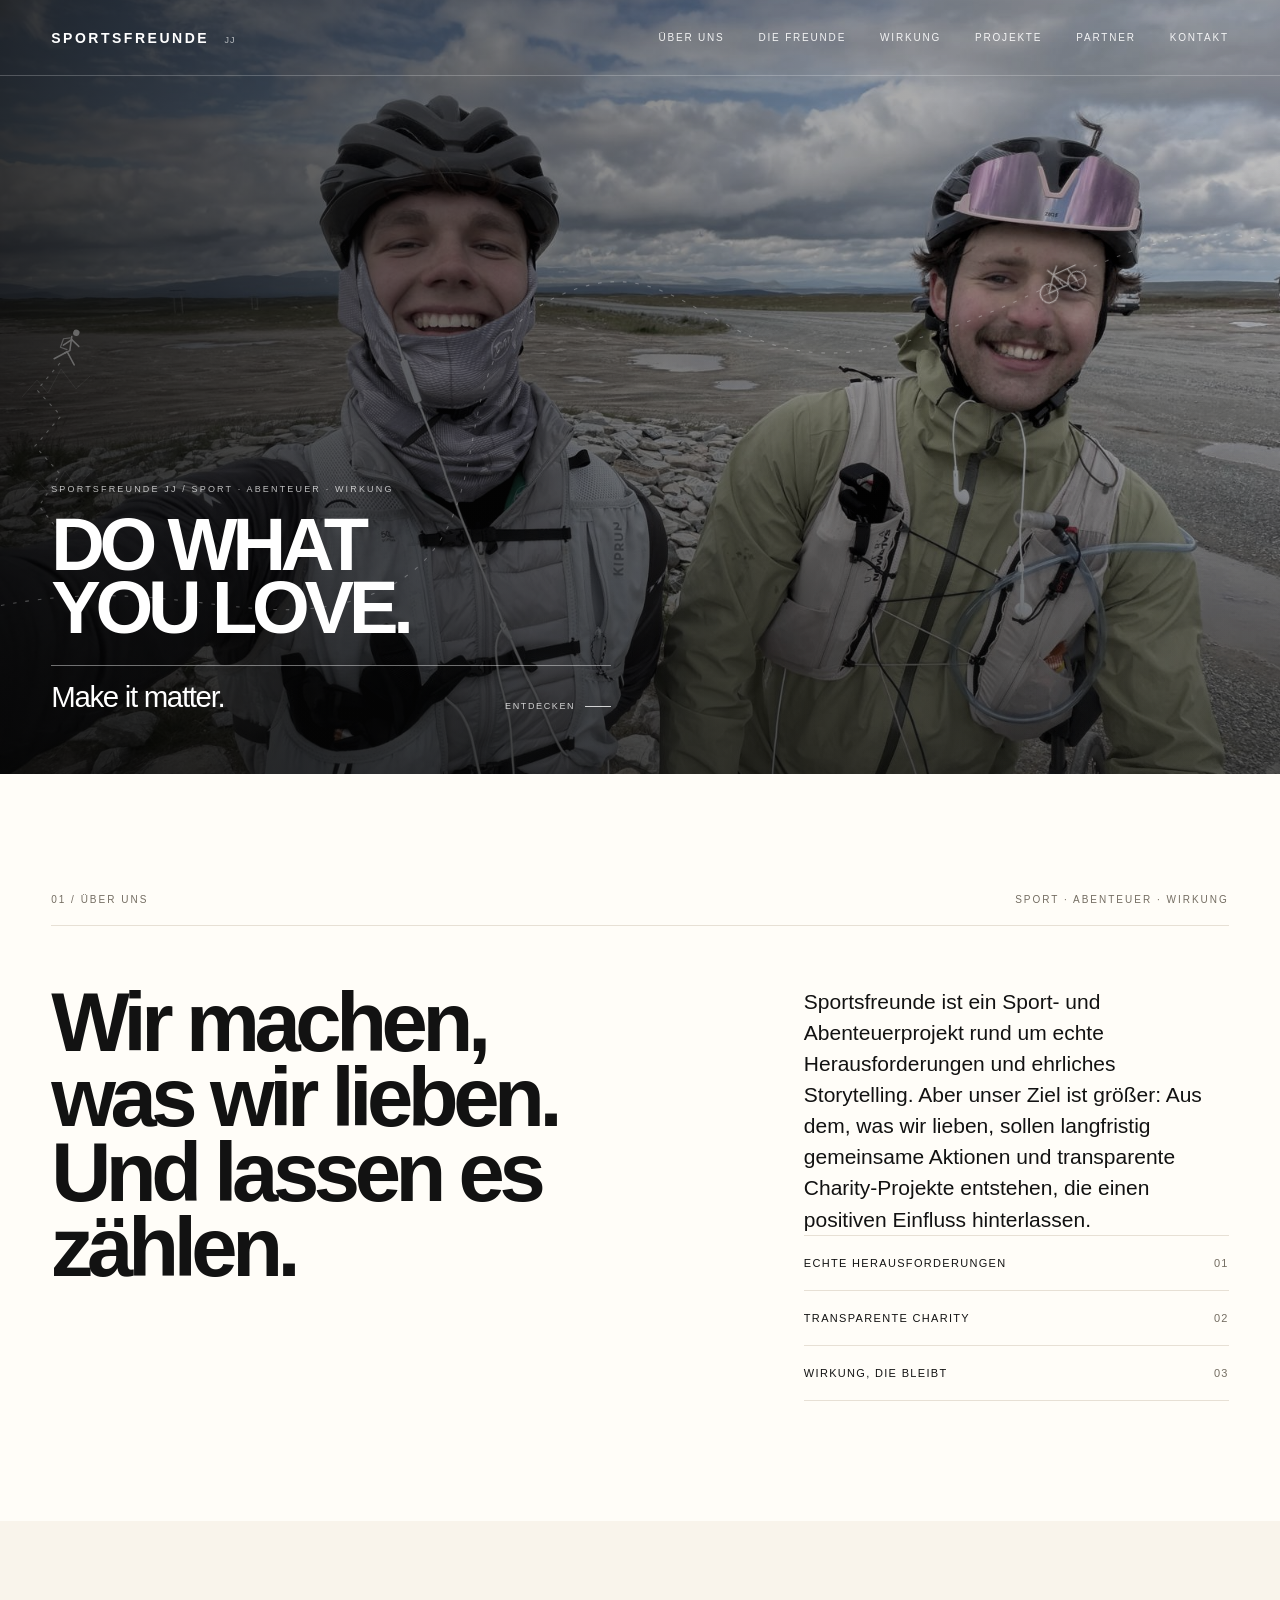
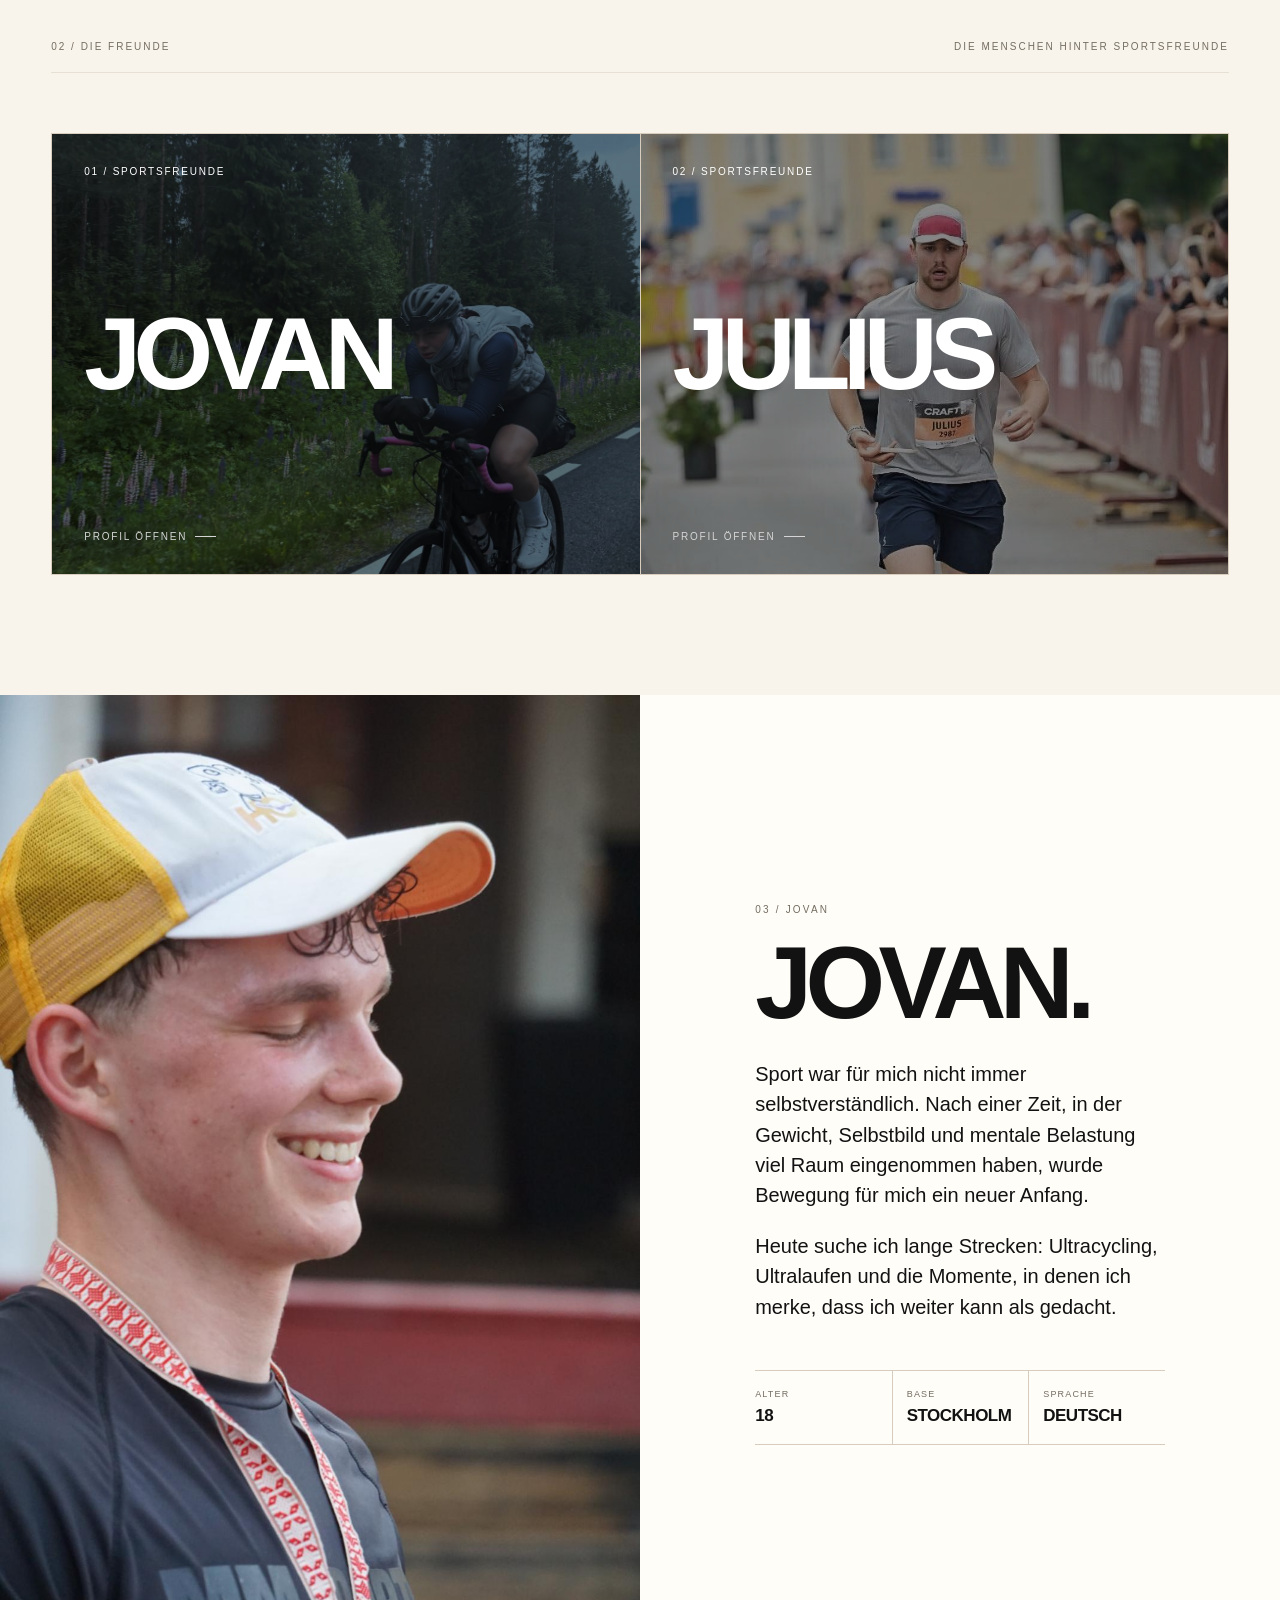
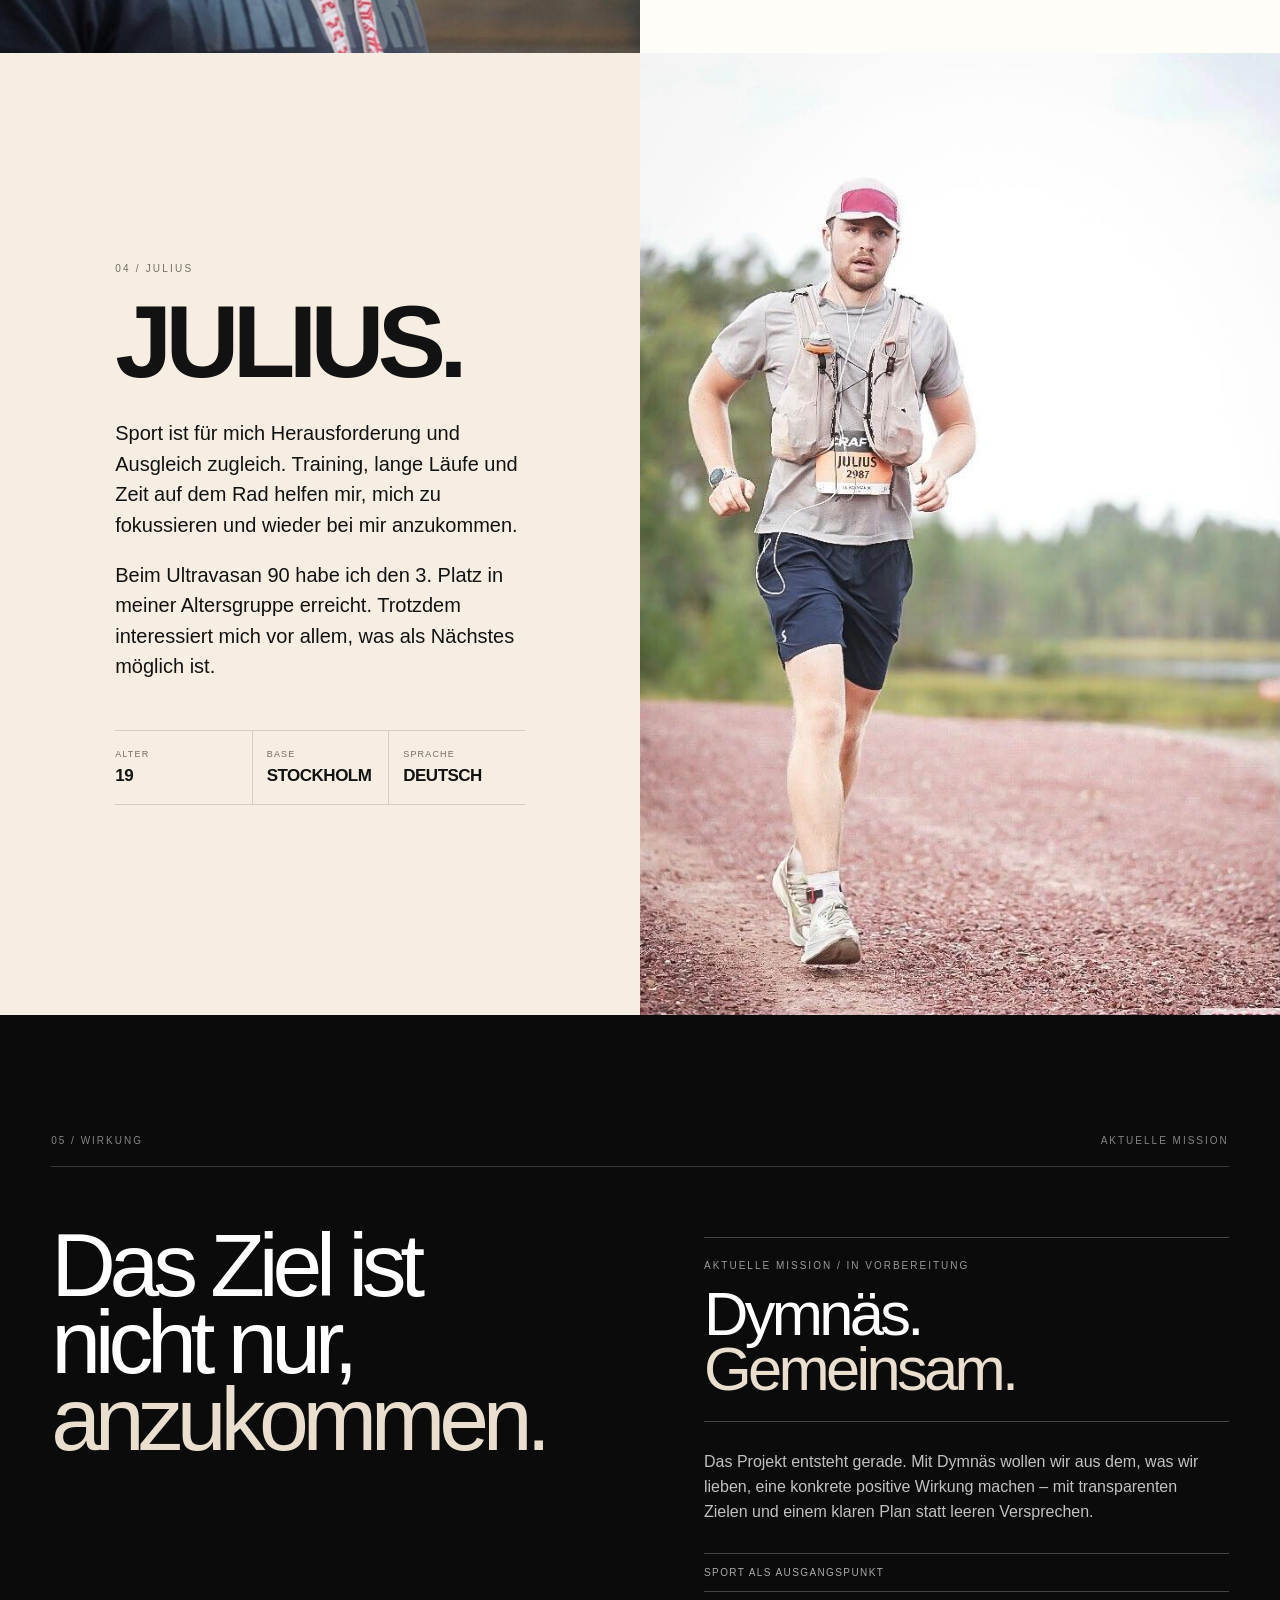
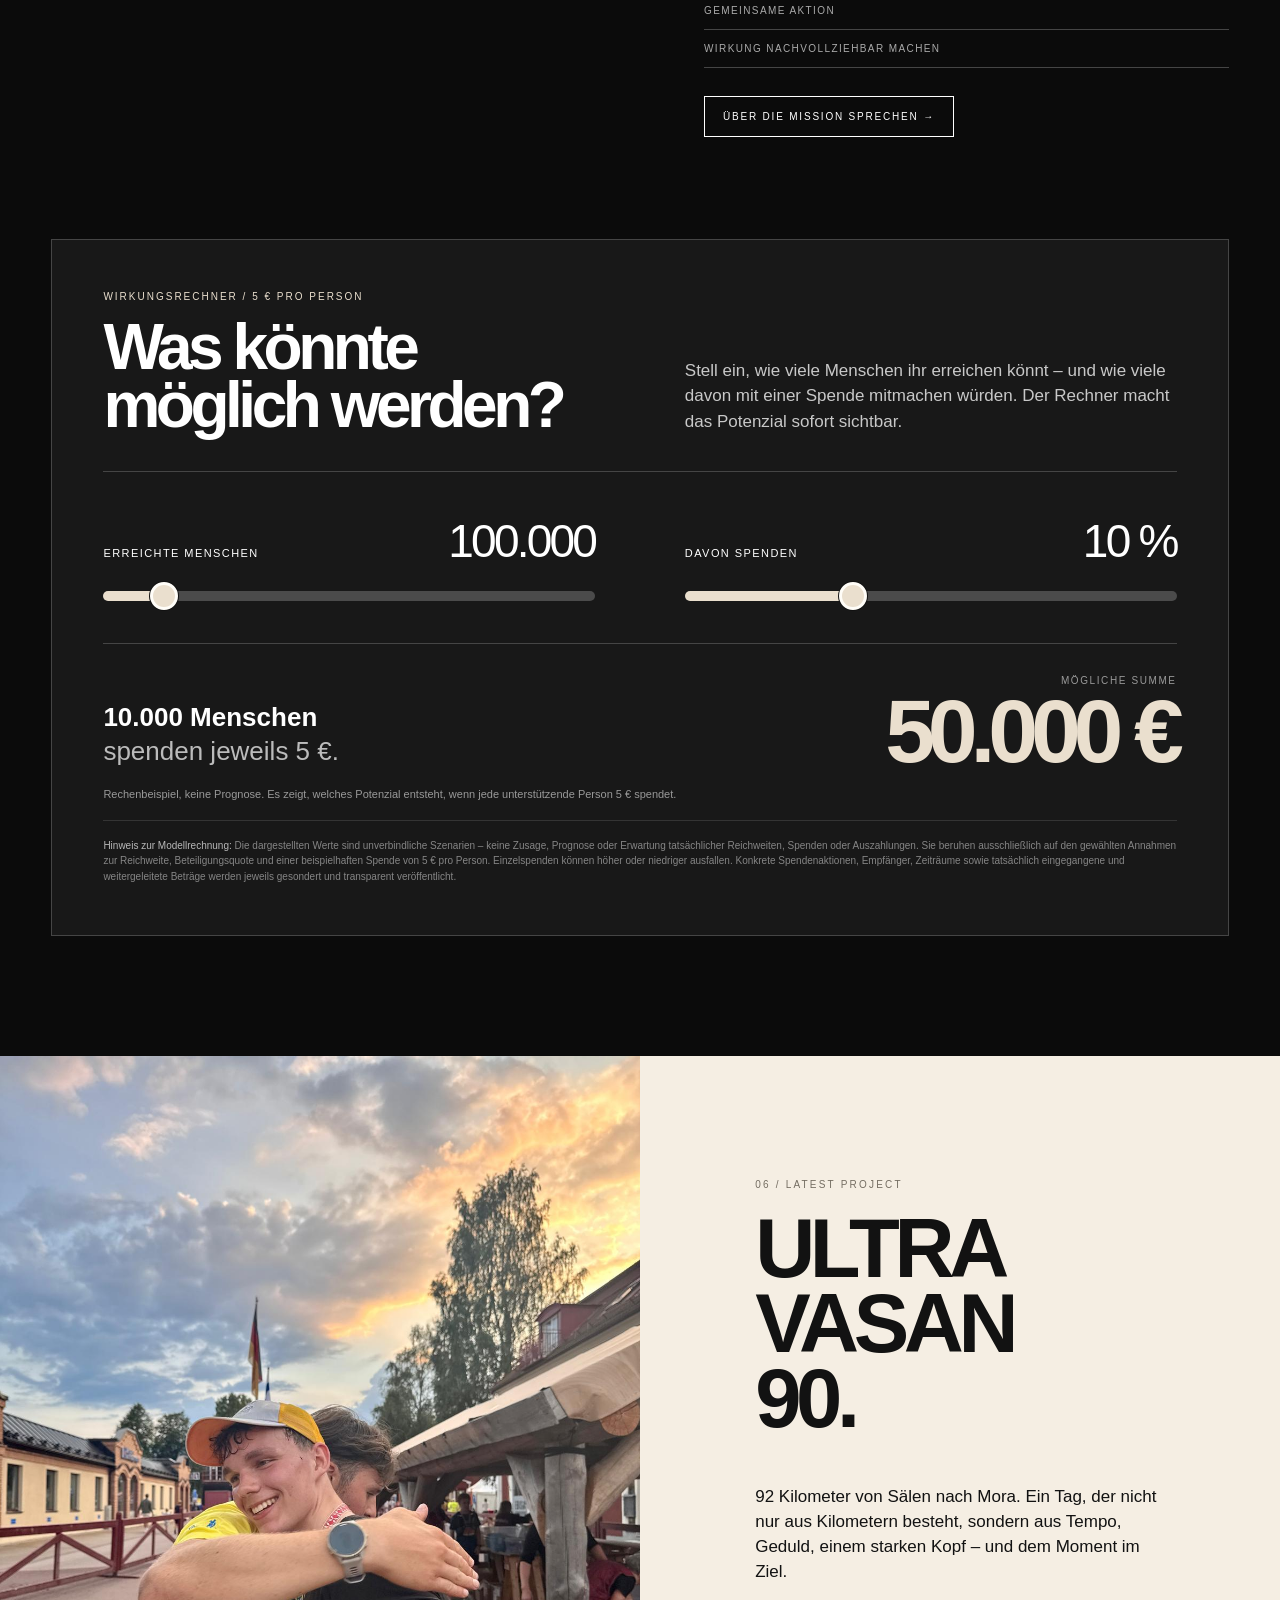
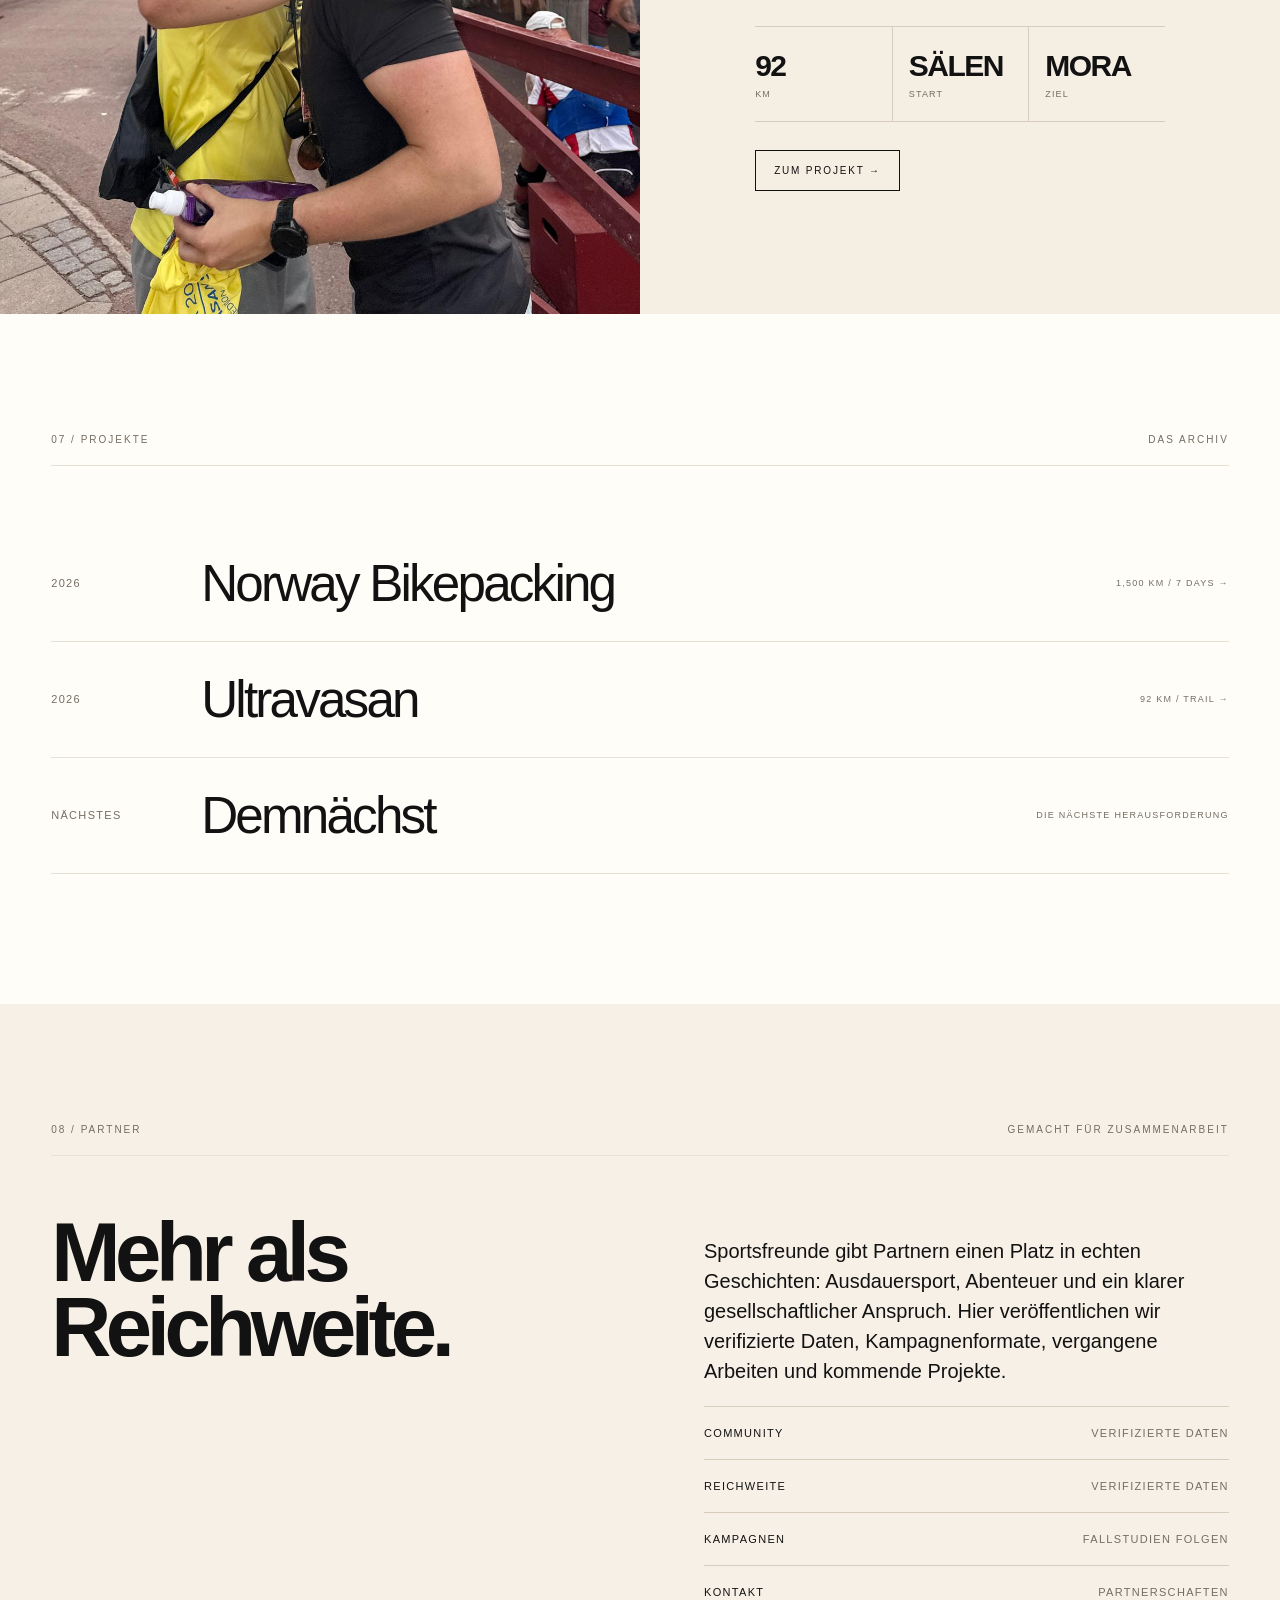
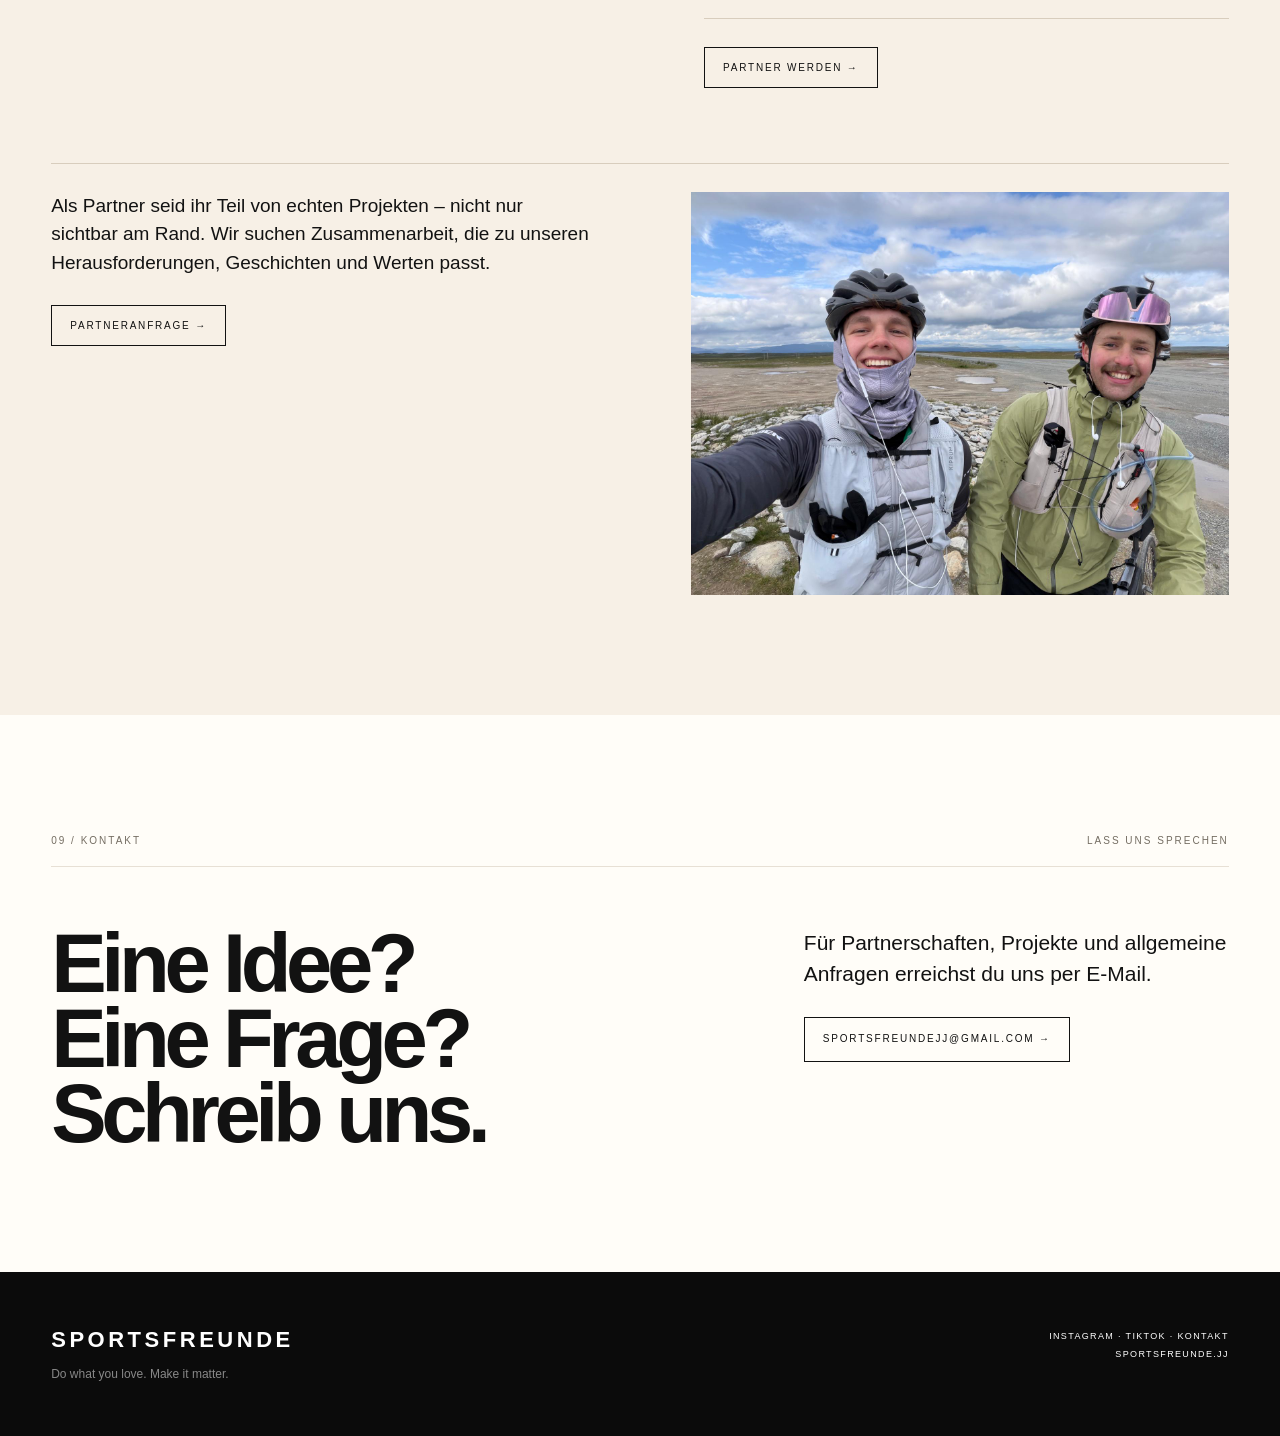
==== index.html @ 43645f1e "Julius Gesicht auf der Profilkarte freistellen" ====
<!doctype html>
<html lang="de">
<head>
<meta charset="utf-8">
<meta name="viewport" content="width=device-width,initial-scale=1">
<title>SPORTSFREUNDE — Do what you love. Make it matter.</title>
<meta name="description" content="Sportsfreunde.jj: Sport, Abenteuer und Projekte mit Wirkung.">
<style>
:root{--paper:#fffdf8;--ink:#121212;--soft:#746d62;--line:#e7e0d5;--black:#0b0b0b;--accent:#eadfce;--sand:#f5eee3}
*{box-sizing:border-box}html{scroll-behavior:smooth}body{margin:0;background:var(--paper);color:var(--ink);font-family:Arial,Helvetica,sans-serif}
a{text-decoration:none;color:inherit}.nav{height:76px;padding:0 4vw;display:flex;align-items:center;justify-content:space-between;border-bottom:1px solid rgba(18,18,18,.14);position:absolute;z-index:5;top:0;left:0;right:0;color:#fff;border-color:rgba(255,255,255,.22)}
.brand{font-size:14px;font-weight:800;letter-spacing:.18em}.brand small{font-size:9px;letter-spacing:.1em;font-weight:400;margin-left:9px;opacity:.65}.links{display:flex;gap:34px;font-size:10px;letter-spacing:.18em;text-transform:uppercase}.links a{opacity:.9;position:relative;transition:opacity .25s ease}.links a:after{content:"";position:absolute;left:0;right:0;bottom:-8px;height:1px;background:currentColor;transform:scaleX(0);transform-origin:right;transition:transform .28s ease}.links a:hover{opacity:1}.links a:hover:after{transform:scaleX(1);transform-origin:left}
.hero{height:min(86svh,920px);min-height:590px;position:relative;background:#111;color:#fff;overflow:hidden;isolation:isolate}.hero img{position:absolute;inset:0;width:100%;height:100%;object-fit:cover;object-position:50% 46%;filter:saturate(.56) contrast(1.04) brightness(.8);z-index:-2;transition:transform 1.4s cubic-bezier(.2,.7,.2,1),filter .7s ease}.hero:hover img{transform:scale(1.018);filter:saturate(.64) contrast(1.05) brightness(.78)}.hero:after{content:"";position:absolute;z-index:-1;inset:0;background:linear-gradient(90deg,rgba(5,5,5,.76),rgba(5,5,5,.20) 64%,rgba(5,5,5,.08)),linear-gradient(0deg,rgba(5,5,5,.52),transparent 58%);pointer-events:none}
.hero-content{position:absolute;z-index:2;left:4vw;bottom:7vh;width:min(560px,calc(100% - 8vw))}.overline{font-size:9px;letter-spacing:.24em;text-transform:uppercase;margin-bottom:20px;opacity:.72}.hero h1{font-size:clamp(48px,5.8vw,92px);line-height:.84;letter-spacing:-.07em;margin:0;font-weight:700}.hero h1 span{display:block;transition:transform .45s cubic-bezier(.2,.7,.2,1)}.hero:hover h1 span:last-child{transform:translateX(12px)}.hero-bottom{display:flex;justify-content:space-between;align-items:end;gap:22px;margin-top:26px;border-top:1px solid rgba(255,255,255,.42);padding-top:17px}.motto{font-size:clamp(22px,2.3vw,34px);line-height:.95;letter-spacing:-.045em}.motto b{font-weight:400;color:inherit}.hero-index{display:flex;align-items:center;gap:10px;font-size:9px;letter-spacing:.18em;text-transform:uppercase;white-space:nowrap;opacity:.78;transition:opacity .2s ease}.hero-index:after{content:"";width:26px;height:1px;background:currentColor;transition:width .3s ease}.hero-index:hover{opacity:1}.hero-index:hover:after{width:48px}
.hero-ride{position:absolute;z-index:1;inset:0;color:#fff;opacity:.48;pointer-events:none}.hero-ride svg{display:block;width:100%;height:100%;overflow:visible}.hero-ride-track{fill:none;stroke:currentColor;stroke-width:1.15;stroke-dasharray:4 10;opacity:.58;animation:routeDrift 8s linear infinite}.ride-bike{filter:drop-shadow(0 2px 5px rgba(0,0,0,.24))}.bike-wheel{transform-box:fill-box;transform-origin:center;animation:wheelSpin 1.35s linear infinite}@keyframes routeDrift{to{stroke-dashoffset:-84}}@keyframes wheelSpin{to{transform:rotate(360deg)}}
.scroll-runner{position:fixed;z-index:20;left:18px;top:50%;width:76px;height:190px;transform:translateY(-50%);color:#fff;opacity:.38;mix-blend-mode:difference;pointer-events:none}.scroll-runner svg{display:block;width:100%;height:100%;overflow:visible}.runner-trail{fill:none;stroke:currentColor;stroke-width:1.1;stroke-dasharray:3 6;opacity:.82}.runner-ridge{fill:none;stroke:currentColor;stroke-width:.7;opacity:.28}.runner-head{fill:currentColor}.runner-torso,.runner-pack,.runner-arm,.runner-leg{fill:none;stroke:currentColor;stroke-width:1.55;stroke-linecap:round;stroke-linejoin:round}.runner-pack{stroke-width:1.2;opacity:.8}.runner-arm,.runner-leg{transform-box:fill-box;transform-origin:50% 0%}.scroll-runner.is-running .runner-arm,.scroll-runner.is-running .runner-leg{animation:runnerStride .3s ease-in-out infinite alternate}.scroll-runner.is-running .runner-arm-b,.scroll-runner.is-running .runner-leg-b{animation-delay:-.15s;animation-direction:alternate-reverse}@keyframes runnerStride{from{transform:rotate(-17deg)}to{transform:rotate(20deg)}}
@media(prefers-reduced-motion:reduce){.hero-ride-track,.bike-wheel{animation-duration:.01ms;animation-iteration-count:1}.ride-bike animateMotion{display:none}.scroll-runner.is-running .runner-arm,.scroll-runner.is-running .runner-leg{animation:none}}
.section{padding:120px 4vw}.section-head{display:flex;justify-content:space-between;gap:40px;border-bottom:1px solid var(--line);padding-bottom:20px;margin-bottom:60px}.section-no{font-size:10px;letter-spacing:.2em;color:var(--soft)}h2{font-size:clamp(42px,6.5vw,92px);line-height:.9;letter-spacing:-.065em;margin:0;max-width:900px}.intro{display:grid;grid-template-columns:1.2fr .8fr;gap:9vw}.intro-copy{font-size:21px;line-height:1.48;max-width:720px}.intro-copy p{margin:0}.principles{border-top:1px solid var(--line)}.principle{padding:19px 0;border-bottom:1px solid var(--line);display:flex;justify-content:space-between;font-size:11px;letter-spacing:.12em;text-transform:uppercase}.principle span{color:var(--soft)}
.impact{background:var(--black);color:#fff}.impact .section-head{border-color:#3a3a3a}.impact .section-no{color:#858585}.impact-grid{display:grid;grid-template-columns:1fr 1fr;gap:10vw}.impact-title{font-size:clamp(52px,7vw,110px);line-height:.86;letter-spacing:-.07em}.impact-title em{font-style:normal;color:var(--accent)}.impact-side{padding-top:10px}.mission-card{border-top:1px solid #454545;border-bottom:1px solid #454545;padding:22px 0 25px}.mission-label{font-size:10px;letter-spacing:.2em;text-transform:uppercase;color:#999}.mission-name{font-size:clamp(34px,4.8vw,64px);letter-spacing:-.06em;line-height:.9;margin:15px 0 0}.mission-name span{color:var(--accent)}.impact-note{margin:28px 0 0;color:#c1c1c1;max-width:500px;font-size:16px;line-height:1.55}.mission-points{margin-top:28px;border-top:1px solid #454545}.mission-points div{padding:13px 0;border-bottom:1px solid #454545;font-size:10px;letter-spacing:.14em;text-transform:uppercase;color:#aaa}.impact-calculator{margin-top:34px;padding:23px 0 0;border-top:1px solid #454545}.calculator-head{display:flex;justify-content:space-between;gap:20px;font-size:10px;letter-spacing:.17em;text-transform:uppercase;color:#aaa}.calculator-head span:last-child{color:var(--accent)}.range-field{display:block;margin-top:25px}.range-label{display:flex;justify-content:space-between;gap:20px;font-size:11px;letter-spacing:.1em;text-transform:uppercase}.range-label output{color:var(--accent);font-weight:700}.impact-calculator input[type=range]{appearance:none;width:100%;height:2px;margin:14px 0 0;background:#555;accent-color:var(--accent);cursor:pointer}.impact-calculator input[type=range]::-webkit-slider-thumb{appearance:none;width:15px;height:15px;border:1px solid var(--accent);border-radius:50%;background:var(--paper)}.calc-result{display:grid;grid-template-columns:1fr 1fr;margin-top:30px;border-top:1px solid #454545;border-bottom:1px solid #454545}.calc-result div{padding:18px 14px 18px 0}.calc-result div+div{padding-left:15px;border-left:1px solid #454545}.calc-result span{display:block;color:#999;font-size:9px;letter-spacing:.14em;text-transform:uppercase}.calc-result strong{display:block;margin-top:9px;font-size:clamp(27px,3.5vw,43px);letter-spacing:-.06em}.calculator-note{margin:14px 0 0;font-size:11px;line-height:1.45;color:#999}.button{display:inline-block;margin-top:28px;border:1px solid currentColor;padding:14px 18px;font-size:10px;letter-spacing:.18em;text-transform:uppercase;transition:background .25s ease,color .25s ease,transform .25s ease}.button:hover{background:currentColor;color:var(--paper);transform:translateY(-3px)}.impact .button:hover{color:var(--black)}
.feature{display:grid;grid-template-columns:1fr 1fr;min-height:720px}.feature-image{overflow:hidden}.feature-image img{width:100%;height:100%;object-fit:cover;transition:transform .7s cubic-bezier(.2,.7,.2,1)}.feature:hover .feature-image img{transform:scale(1.04)}.feature-copy{padding:100px 9vw;display:flex;flex-direction:column;justify-content:center;background:var(--sand)}.eyebrow{font-size:10px;letter-spacing:.22em;text-transform:uppercase;color:var(--soft);margin-bottom:22px}.feature-copy h2{margin-bottom:30px}.stats{display:grid;grid-template-columns:repeat(3,1fr);border-top:1px solid #d7ccbd;border-bottom:1px solid #d7ccbd;margin-top:25px}.stat{padding:22px 12px 22px 0}.stat+.stat{padding-left:16px;border-left:1px solid #d7ccbd}.stat strong{font-size:30px;letter-spacing:-.05em}.stat span{display:block;font-size:9px;letter-spacing:.13em;text-transform:uppercase;color:var(--soft);margin-top:6px}
.archive{padding-bottom:130px}.project{display:grid;grid-template-columns:120px 1fr auto;gap:30px;align-items:center;padding:28px 0;border-bottom:1px solid var(--line);transition:padding .3s ease,background .3s ease}.project-year{font-size:11px;color:var(--soft);letter-spacing:.12em;transition:transform .3s ease}.project-name{font-size:clamp(28px,4vw,54px);letter-spacing:-.055em;transition:transform .3s ease}.project-meta{font-size:9px;letter-spacing:.14em;text-transform:uppercase;color:var(--soft);text-align:right;transition:transform .3s ease,color .3s ease}.project[href]:hover{background:#faf5ec;padding-left:18px;padding-right:18px}.project[href]:hover .project-year,.project[href]:hover .project-name{transform:translateX(8px)}.project[href]:hover .project-meta{transform:translateX(-8px);color:var(--ink)}
.partners{background:#f7f0e6}.partner-grid{display:grid;grid-template-columns:1fr 1fr;gap:10vw}.partner-copy{font-size:20px;line-height:1.5;max-width:620px}.facts{border-top:1px solid #d8cdbd}.fact{padding:20px 0;border-bottom:1px solid #d8cdbd;display:flex;justify-content:space-between;gap:30px;font-size:11px;letter-spacing:.12em;text-transform:uppercase;transition:padding .25s ease}.fact:hover{padding-left:10px}.fact span{color:var(--soft)}
footer{background:#0b0b0b;color:#fff;padding:55px 4vw;display:grid;grid-template-columns:1fr auto;gap:30px}.footer-brand{font-size:22px;font-weight:800;letter-spacing:.16em}.footer-motto{margin-top:14px;color:#888;font-size:12px}.footer-right{text-align:right;font-size:9px;letter-spacing:.15em;text-transform:uppercase;line-height:2}
.people{background:#f9f4eb}.people-grid{display:grid;grid-template-columns:1fr 1fr;gap:1px;background:#d8cdbd;border:1px solid #d8cdbd}.person-card{min-height:440px;padding:32px;background:var(--black);color:#fff;display:flex;flex-direction:column;justify-content:space-between;position:relative;isolation:isolate;overflow:hidden;transition:color .25s ease}.person-card:before{content:"";position:absolute;inset:0;background-image:var(--card-image);background-position:var(--card-position,center);background-size:var(--card-size,cover);background-repeat:no-repeat;filter:grayscale(.16);z-index:-2;transition:transform .6s cubic-bezier(.2,.7,.2,1),filter .35s ease}.person-card:after{content:"";position:absolute;inset:0;background:rgba(0,0,0,.47);z-index:-1;transition:background .25s ease}.person-card:hover:before,.person-card:focus-visible:before{transform:scale(1.055);filter:grayscale(0)}.person-card:hover:after,.person-card:focus-visible:after{background:rgba(0,0,0,.85)}.person-number,.person-status{font-size:10px;letter-spacing:.18em;text-transform:uppercase}.person-status{color:#d5d5d5;transform:translateX(0);transition:transform .3s ease,color .3s ease}.person-status:after{content:"";display:inline-block;width:21px;height:1px;margin:0 0 3px 8px;background:currentColor;vertical-align:middle;transition:width .3s ease}.person-card:hover .person-status,.person-card:focus-visible .person-status{color:#fff;transform:translateX(8px)}.person-card:hover .person-status:after,.person-card:focus-visible .person-status:after{width:34px}.person-name{font-size:clamp(58px,8vw,120px);line-height:.82;letter-spacing:-.075em;font-weight:800;transition:transform .45s cubic-bezier(.2,.7,.2,1)}.person-card:hover .person-name,.person-card:focus-visible .person-name{transform:translateY(-8px)}.person-arrow{float:right;font-size:26px;line-height:.4}
.profile-detail{display:grid;grid-template-columns:1fr 1fr;min-height:720px}.profile-detail.julius{background:#f6eee2}.profile-image{min-height:620px;overflow:hidden;background:#eee5d7}.profile-image img{display:block;width:100%;height:100%;object-fit:cover}.profile-copy{padding:100px 9vw;display:flex;flex-direction:column;justify-content:center}.profile-copy h2{font-size:clamp(58px,8vw,124px);margin:0 0 30px}.profile-copy p{font-size:20px;line-height:1.52;max-width:620px;margin:0 0 20px}.profile-facts{display:grid;grid-template-columns:repeat(3,1fr);border-top:1px solid #d7ccbd;border-bottom:1px solid #d7ccbd;margin-top:28px}.profile-fact{padding:18px 10px 18px 0;font-size:9px;letter-spacing:.13em;text-transform:uppercase;color:var(--soft)}.profile-fact+.profile-fact{padding-left:14px;border-left:1px solid #d7ccbd}.profile-fact strong{display:block;color:var(--ink);font-size:17px;letter-spacing:-.03em;margin-top:7px}.partner-detail{display:grid;grid-template-columns:1fr 1fr;gap:8vw;margin-top:75px;padding-top:28px;border-top:1px solid #d8cdbd}.partner-detail p{font-size:19px;line-height:1.5;margin:0}.partner-photo{min-height:400px;overflow:hidden}.partner-photo img{width:100%;height:100%;object-fit:cover;display:block;transition:transform .65s cubic-bezier(.2,.7,.2,1)}.partner-photo:hover img{transform:scale(1.04)}
@media(max-width:800px){.links{display:none}.hero{height:76svh;min-height:540px}.hero img{object-position:50% 45%;filter:saturate(.58) contrast(1.04) brightness(.75)}.hero:after{background:linear-gradient(90deg,rgba(5,5,5,.76),rgba(5,5,5,.20) 78%),linear-gradient(0deg,rgba(5,5,5,.64),transparent 56%)}.hero-ride{opacity:.37}.scroll-runner{display:none}.section{padding:82px 6vw}.intro,.people-grid,.impact-grid,.feature,.partner-grid,.profile-detail,.partner-detail{grid-template-columns:1fr}.intro-copy{font-size:18px}.principles{margin-top:55px}.person-card{min-height:290px}.profile-image{min-height:480px}.profile-copy{padding:75px 7vw}.profile-copy p{font-size:18px}.partner-detail{margin-top:50px}.feature-image{min-height:480px}.feature-copy{padding:75px 7vw}.project{grid-template-columns:55px 1fr}.project-meta{grid-column:2;text-align:left}.hero-content{left:6vw;bottom:6vh;width:calc(100% - 12vw)}.hero h1{font-size:clamp(46px,13.8vw,76px)}.motto{font-size:25px}.stats{grid-template-columns:1fr 1fr}.stat:nth-child(3){grid-column:1/3;border-left:0;border-top:1px solid #c8c5bd}.section-head{margin-bottom:42px}footer{grid-template-columns:1fr}.footer-right{text-align:left}}
.impact-simulator{margin-top:clamp(60px,8vw,120px);padding:clamp(28px,4vw,55px);background:#181818;border:1px solid #454545}.simulator-intro{display:grid;grid-template-columns:1fr 1fr;gap:7vw;padding-bottom:37px;border-bottom:1px solid #454545}.simulator-overline{font-size:10px;letter-spacing:.2em;text-transform:uppercase;color:var(--accent);margin-bottom:17px}.simulator-intro h3{font-size:clamp(34px,5vw,70px);line-height:.9;letter-spacing:-.07em;margin:0}.simulator-intro p{font-size:17px;line-height:1.5;color:#c8c8c8;align-self:end;margin:0;max-width:520px}.simulator-controls{display:grid;grid-template-columns:1fr 1fr;gap:clamp(30px,7vw,100px);padding:42px 0}.simulator-range{display:block}.simulator-range-top{display:flex;justify-content:space-between;gap:18px;align-items:baseline;font-size:11px;letter-spacing:.13em;text-transform:uppercase}.simulator-range-top output{font-size:clamp(26px,3.6vw,46px);letter-spacing:-.06em;color:#fff}.simulator-range input{display:block;appearance:none;width:100%;height:10px;margin:23px 0 0;border-radius:100px;background:linear-gradient(90deg,var(--accent) var(--fill),#4b4b4b var(--fill));cursor:pointer}.simulator-range input::-webkit-slider-thumb{appearance:none;width:28px;height:28px;border:3px solid var(--paper);border-radius:50%;background:var(--accent);box-shadow:0 0 0 1px #111}.simulator-range input::-moz-range-thumb{width:22px;height:22px;border:3px solid var(--paper);border-radius:50%;background:var(--accent);box-shadow:0 0 0 1px #111}.simulator-result{display:grid;grid-template-columns:1fr auto;gap:30px;align-items:end;padding-top:31px;border-top:1px solid #454545}.simulator-equation{font-size:clamp(16px,2.2vw,26px);line-height:1.3;color:#bbb}.simulator-equation strong{color:#fff}.simulator-total{text-align:right}.simulator-total span{display:block;font-size:10px;letter-spacing:.16em;text-transform:uppercase;color:#999}.simulator-total strong{display:block;font-size:clamp(48px,7vw,100px);line-height:.82;letter-spacing:-.08em;color:var(--accent);margin-top:9px}.simulator-note{font-size:11px;line-height:1.45;color:#999;margin:18px 0 0}@media(max-width:800px){.impact-simulator{margin-top:56px;padding:26px}.simulator-intro,.simulator-controls,.simulator-result{grid-template-columns:1fr}.simulator-intro p{margin-top:24px}.simulator-controls{gap:34px;padding:35px 0}.simulator-result{gap:25px}.simulator-total{text-align:left}.simulator-total strong{font-size:64px}}
.simulator-legal{margin:17px 0 0;padding-top:17px;border-top:1px solid #343434;font-size:10px;line-height:1.55;color:#858585}.simulator-legal strong{color:#b8b8b8;font-weight:400}
.profile-image.julius-running-image img{object-position:50% 34%}
</style>
</head>
<body>

<header class="hero">
<nav class="nav"><div class="brand">SPORTSFREUNDE <small>JJ</small></div><div class="links"><a href="#about">Über uns</a><a href="#people">Die Freunde</a><a href="#impact">Wirkung</a><a href="#projects">Projekte</a><a href="#partners">Partner</a><a href="#contact">Kontakt</a></div></nav>
<img src="assets/shared-norway-road.jpeg" alt="Jovan und Julius unterwegs in Norwegen">
<div class="hero-ride" aria-hidden="true"><svg viewBox="0 0 1440 820" preserveAspectRatio="none" role="presentation"><path id="hero-track" class="hero-ride-track" d="M1425 255C1280 220 1160 340 980 370C800 400 770 250 625 315C485 375 580 560 430 625C285 685 185 590 -60 655"/><g class="ride-bike"><animateMotion begin="0s" dur="18s" repeatCount="indefinite" rotate="auto-reverse"><mpath href="#hero-track"/></animateMotion><g transform="translate(-31 -25)"><g class="bike-wheel"><circle cx="12" cy="32" r="10" fill="none" stroke="currentColor" stroke-width="1.4"/><path d="M5 32h14M12 25v14" fill="none" stroke="currentColor" stroke-width=".7" opacity=".75"/></g><g class="bike-wheel"><circle cx="46" cy="32" r="10" fill="none" stroke="currentColor" stroke-width="1.4"/><path d="M39 32h14M46 25v14" fill="none" stroke="currentColor" stroke-width=".7" opacity=".75"/></g><path d="M12 32 24 16l12 16H12l18 0L24 16h17l5 16M24 16l-4-7m4 7 7-7m10 7h10" fill="none" stroke="currentColor" stroke-width="1.5" stroke-linecap="round" stroke-linejoin="round"/></g></g></svg></div>
<div class="hero-content">
<div class="overline">SPORTSFREUNDE JJ / SPORT · ABENTEUER · WIRKUNG</div>
<h1><span>DO WHAT</span><span>YOU LOVE.</span></h1>
<div class="hero-bottom"><div class="motto">Make it <b>matter.</b></div><a class="hero-index" href="#about">Entdecken</a></div>
</div>
</header>
<div class="scroll-runner" aria-hidden="true"><svg viewBox="0 0 76 190" role="presentation"><path class="runner-ridge" d="M4 42 19 25 30 38 43 14 58 34 72 21M4 142l15-17 13 15 15-24 12 16 13-14"/><path id="runner-trail" class="runner-trail" d="M42 8 19 35 43 61 17 91 42 119 21 151 38 172"/><g class="runner-marker" transform="translate(42 8)"><g transform="translate(-17 -42)"><circle class="runner-head" cx="22" cy="8" r="3.2"/><path class="runner-torso" d="M19 13 22 27 18 31"/><path class="runner-pack" d="M18 15 12 18 12 27 19 27"/><path class="runner-arm runner-arm-a" d="M20 16 29 20"/><path class="runner-arm runner-arm-b" d="M20 16 14 24"/><path class="runner-leg runner-leg-a" d="M20 29 31 39"/><path class="runner-leg runner-leg-b" d="M20 29 10 40"/></g></g></svg></div>

<section id="about" class="section">
<div class="section-head"><div class="section-no">01 / ÜBER UNS</div><div class="section-no">SPORT · ABENTEUER · WIRKUNG</div></div>
<div class="intro">
<div><h2>Wir machen,<br>was wir lieben.<br>Und lassen es zählen.</h2></div>
<div class="intro-copy"><p>Sportsfreunde ist ein Sport- und Abenteuerprojekt rund um echte Herausforderungen und ehrliches Storytelling. Aber unser Ziel ist größer: Aus dem, was wir lieben, sollen langfristig gemeinsame Aktionen und transparente Charity-Projekte entstehen, die einen positiven Einfluss hinterlassen.</p><div class="principles"><div class="principle">Echte Herausforderungen <span>01</span></div><div class="principle">Transparente Charity <span>02</span></div><div class="principle">Wirkung, die bleibt <span>03</span></div></div></div>
</div>
</section>

<section id="people" class="section people">
<div class="section-head"><div class="section-no">02 / DIE FREUNDE</div><div class="section-no">DIE MENSCHEN HINTER SPORTSFREUNDE</div></div>
<div class="people-grid">
<a class="person-card" href="#jovan" style="--card-image:url('assets/jovan-cycling.jpeg');--card-position:72% 58%"><div class="person-number">01 / SPORTSFREUNDE</div><div class="person-name">JOVAN</div><div class="person-status">Profil öffnen</div></a>
<a class="person-card" href="#julius" style="--card-image:url('assets/julius-ultravasan-finish.jpg');--card-position:50% 50%"><div class="person-number">02 / SPORTSFREUNDE</div><div class="person-name">JULIUS</div><div class="person-status">Profil öffnen</div></a>
</div>
</section>

<section id="jovan" class="profile-detail">
<div class="profile-image"><img src="assets/jovan-portrait.jpeg" alt="Jovan nach einer sportlichen Herausforderung" loading="lazy"></div>
<div class="profile-copy"><div class="eyebrow">03 / JOVAN</div><h2>JOVAN.</h2><p>Sport war für mich nicht immer selbstverständlich. Nach einer Zeit, in der Gewicht, Selbstbild und mentale Belastung viel Raum eingenommen haben, wurde Bewegung für mich ein neuer Anfang.</p><p>Heute suche ich lange Strecken: Ultracycling, Ultralaufen und die Momente, in denen ich merke, dass ich weiter kann als gedacht.</p><div class="profile-facts"><div class="profile-fact">Alter<strong>18</strong></div><div class="profile-fact">Base<strong>Stockholm</strong></div><div class="profile-fact">Sprache<strong>Deutsch</strong></div></div></div>
</section>

<section id="julius" class="profile-detail julius">
<div class="profile-copy"><div class="eyebrow">04 / JULIUS</div><h2>JULIUS.</h2><p>Sport ist für mich Herausforderung und Ausgleich zugleich. Training, lange Läufe und Zeit auf dem Rad helfen mir, mich zu fokussieren und wieder bei mir anzukommen.</p><p>Beim Ultravasan 90 habe ich den 3. Platz in meiner Altersgruppe erreicht. Trotzdem interessiert mich vor allem, was als Nächstes möglich ist.</p><div class="profile-facts"><div class="profile-fact">Alter<strong>19</strong></div><div class="profile-fact">Base<strong>Stockholm</strong></div><div class="profile-fact">Sprache<strong>Deutsch</strong></div></div></div>
<div class="profile-image julius-running-image"><img src="assets/julius-ultravasan-run.jpg" alt="Julius beim Ultravasan" loading="lazy"></div>
</section>

<section id="impact" class="section impact">
<div class="section-head"><div class="section-no">05 / WIRKUNG</div><div class="section-no">AKTUELLE MISSION</div></div>
<div class="impact-grid">
<div><div class="impact-title">Das Ziel ist<br>nicht nur,<br><em>anzukommen.</em></div></div>
<div class="impact-side">
<div class="mission-card"><div class="mission-label">Aktuelle Mission / In Vorbereitung</div><div class="mission-name">Dymnäs.<br><span>Gemeinsam.</span></div></div>
<p class="impact-note">Das Projekt entsteht gerade. Mit Dymnäs wollen wir aus dem, was wir lieben, eine konkrete positive Wirkung machen – mit transparenten Zielen und einem klaren Plan statt leeren Versprechen.</p><div class="mission-points"><div>Sport als Ausgangspunkt</div><div>Gemeinsame Aktion</div><div>Wirkung nachvollziehbar machen</div></div>
<a class="button" href="#contact">Über die Mission sprechen →</a>
</div>
</div>
<div class="impact-simulator" aria-label="Wirkungsrechner"><div class="simulator-intro"><div><div class="simulator-overline">Wirkungsrechner / 5 € pro Person</div><h3>Was könnte<br>möglich werden?</h3></div><p>Stell ein, wie viele Menschen ihr erreichen könnt – und wie viele davon mit einer Spende mitmachen würden. Der Rechner macht das Potenzial sofort sichtbar.</p></div><div class="simulator-controls"><label class="simulator-range" for="reach"><span class="simulator-range-top"><span>Erreichte Menschen</span><output id="reach-output" for="reach">100.000</output></span><input id="reach" type="range" min="0" max="1000000" step="10000" value="100000" style="--fill:10%"></label><label class="simulator-range" for="donation-rate"><span class="simulator-range-top"><span>Davon spenden</span><output id="donation-rate-output" for="donation-rate">10 %</output></span><input id="donation-rate" type="range" min="0" max="30" step="1" value="10" style="--fill:33.33%"></label></div><div class="simulator-result"><div class="simulator-equation"><strong id="supporters-output">10.000 Menschen</strong><br>spenden jeweils 5 €.</div><div class="simulator-total"><span>Mögliche Summe</span><strong id="total-output">50.000 €</strong></div></div><p class="simulator-note">Rechenbeispiel, keine Prognose. Es zeigt, welches Potenzial entsteht, wenn jede unterstützende Person 5 € spendet.</p><p class="simulator-legal"><strong>Hinweis zur Modellrechnung:</strong> Die dargestellten Werte sind unverbindliche Szenarien – keine Zusage, Prognose oder Erwartung tatsächlicher Reichweiten, Spenden oder Auszahlungen. Sie beruhen ausschließlich auf den gewählten Annahmen zur Reichweite, Beteiligungsquote und einer beispielhaften Spende von 5 € pro Person. Einzelspenden können höher oder niedriger ausfallen. Konkrete Spendenaktionen, Empfänger, Zeiträume sowie tatsächlich eingegangene und weitergeleitete Beträge werden jeweils gesondert und transparent veröffentlicht.</p></div>
</section>

<section class="feature">
<div class="feature-image"><img src="hero-2.jpeg" alt="Jovan und Julius nach dem Ultravasan"></div>
<div class="feature-copy">
<div class="eyebrow">06 / LATEST PROJECT</div>
<h2>ULTRA<br>VASAN<br>90.</h2>
<p class="intro-copy" style="font-size:17px">92 Kilometer von Sälen nach Mora. Ein Tag, der nicht nur aus Kilometern besteht, sondern aus Tempo, Geduld, einem starken Kopf – und dem Moment im Ziel.</p>
<div class="stats"><div class="stat"><strong>92</strong><span>KM</span></div><div class="stat"><strong>SÄLEN</strong><span>START</span></div><div class="stat"><strong>MORA</strong><span>ZIEL</span></div></div>
<a class="button" href="ultravasan.html" style="width:max-content">Zum Projekt →</a>
</div>
</section>

<section id="projects" class="section archive">
<div class="section-head"><div class="section-no">07 / PROJEKTE</div><div class="section-no">DAS ARCHIV</div></div>
<a class="project" href="norway-bikepacking.html"><div class="project-year">2026</div><div class="project-name">Norway Bikepacking</div><div class="project-meta">1,500 KM / 7 DAYS →</div></a>
<a class="project" href="ultravasan.html"><div class="project-year">2026</div><div class="project-name">Ultravasan</div><div class="project-meta">92 KM / TRAIL →</div></a>
<div class="project"><div class="project-year">NÄCHSTES</div><div class="project-name">Demnächst</div><div class="project-meta">DIE NÄCHSTE HERAUSFORDERUNG</div></div>
</section>

<section id="partners" class="section partners">
<div class="section-head"><div class="section-no">08 / PARTNER</div><div class="section-no">GEMACHT FÜR ZUSAMMENARBEIT</div></div>
<div class="partner-grid">
<div><h2>Mehr als<br>Reichweite.</h2></div>
<div><p class="partner-copy">Sportsfreunde gibt Partnern einen Platz in echten Geschichten: Ausdauersport, Abenteuer und ein klarer gesellschaftlicher Anspruch. Hier veröffentlichen wir verifizierte Daten, Kampagnenformate, vergangene Arbeiten und kommende Projekte.</p><div class="facts"><div class="fact">Community <span>Verifizierte Daten</span></div><div class="fact">Reichweite <span>Verifizierte Daten</span></div><div class="fact">Kampagnen <span>Fallstudien folgen</span></div><div class="fact">Kontakt <span>Partnerschaften</span></div></div><a class="button" href="partners.html">Partner werden →</a></div>
</div>
<div id="partner-details" class="partner-detail"><div><p>Als Partner seid ihr Teil von echten Projekten – nicht nur sichtbar am Rand. Wir suchen Zusammenarbeit, die zu unseren Herausforderungen, Geschichten und Werten passt.</p><a class="button" href="mailto:sportsfreundejj@gmail.com?subject=Partneranfrage%20an%20Sportsfreunde">Partneranfrage →</a></div><div class="partner-photo"><img src="assets/shared-norway-road.jpeg" alt="Jovan und Julius beim Bikepacking in Norwegen" loading="lazy"></div></div>
</section>

<section id="contact" class="section">
<div class="section-head"><div class="section-no">09 / KONTAKT</div><div class="section-no">LASS UNS SPRECHEN</div></div>
<div class="intro"><div><h2>Eine Idee?<br>Eine Frage?<br>Schreib uns.</h2></div><div class="intro-copy"><p>Für Partnerschaften, Projekte und allgemeine Anfragen erreichst du uns per E-Mail.</p><a class="button" href="mailto:sportsfreundejj@gmail.com">sportsfreundejj@gmail.com →</a></div></div>
</section>

<footer><div><div class="footer-brand">SPORTSFREUNDE</div><div class="footer-motto">Do what you love. Make it matter.</div></div><div class="footer-right">Instagram · TikTok · Kontakt<br>Sportsfreunde.jj</div></footer>
<script>const reach=document.getElementById('reach'),donationRate=document.getElementById('donation-rate'),reachOutput=document.getElementById('reach-output'),donationRateOutput=document.getElementById('donation-rate-output'),supportersOutput=document.getElementById('supporters-output'),totalOutput=document.getElementById('total-output'),formatNumber=n=>new Intl.NumberFormat('de-DE').format(n),updateImpactCalculator=()=>{const reached=Number(reach.value),rate=Number(donationRate.value),supporters=Math.round(reached*rate/100),total=supporters*5,reachFill=reached/1000000*100,rateFill=rate/30*100;reachOutput.value=formatNumber(reached);donationRateOutput.value=`${rate} %`;supportersOutput.textContent=`${formatNumber(supporters)} Menschen`;totalOutput.textContent=`${formatNumber(total)} €`;reach.style.setProperty('--fill',`${reachFill}%`);donationRate.style.setProperty('--fill',`${rateFill}%`)};reach.addEventListener('input',updateImpactCalculator);donationRate.addEventListener('input',updateImpactCalculator);updateImpactCalculator();</script>
<script>const scrollRunner=document.querySelector('.scroll-runner'),runnerMarker=document.querySelector('.runner-marker'),runnerTrail=document.querySelector('.runner-trail');if(scrollRunner&&runnerMarker&&runnerTrail){let runnerFrame=0,runnerTimer;const updateRunner=()=>{runnerFrame=0;const maxScroll=document.documentElement.scrollHeight-window.innerHeight,progress=maxScroll>0?Math.min(window.scrollY/maxScroll,1):0,length=runnerTrail.getTotalLength(),at=runnerTrail.getPointAtLength(length*progress),ahead=runnerTrail.getPointAtLength(Math.min(length*progress+1,length)),rawAngle=Math.atan2(ahead.y-at.y,ahead.x-at.x)*180/Math.PI,angle=Math.max(-20,Math.min(20,rawAngle));runnerMarker.setAttribute('transform',`translate(${at.x} ${at.y}) rotate(${angle})`);scrollRunner.classList.add('is-running');window.clearTimeout(runnerTimer);runnerTimer=window.setTimeout(()=>scrollRunner.classList.remove('is-running'),320)};const requestRunnerUpdate=()=>{if(!runnerFrame)runnerFrame=window.requestAnimationFrame(updateRunner)};window.addEventListener('scroll',requestRunnerUpdate,{passive:true});window.addEventListener('resize',requestRunnerUpdate);requestRunnerUpdate()}</script>
</body></html>
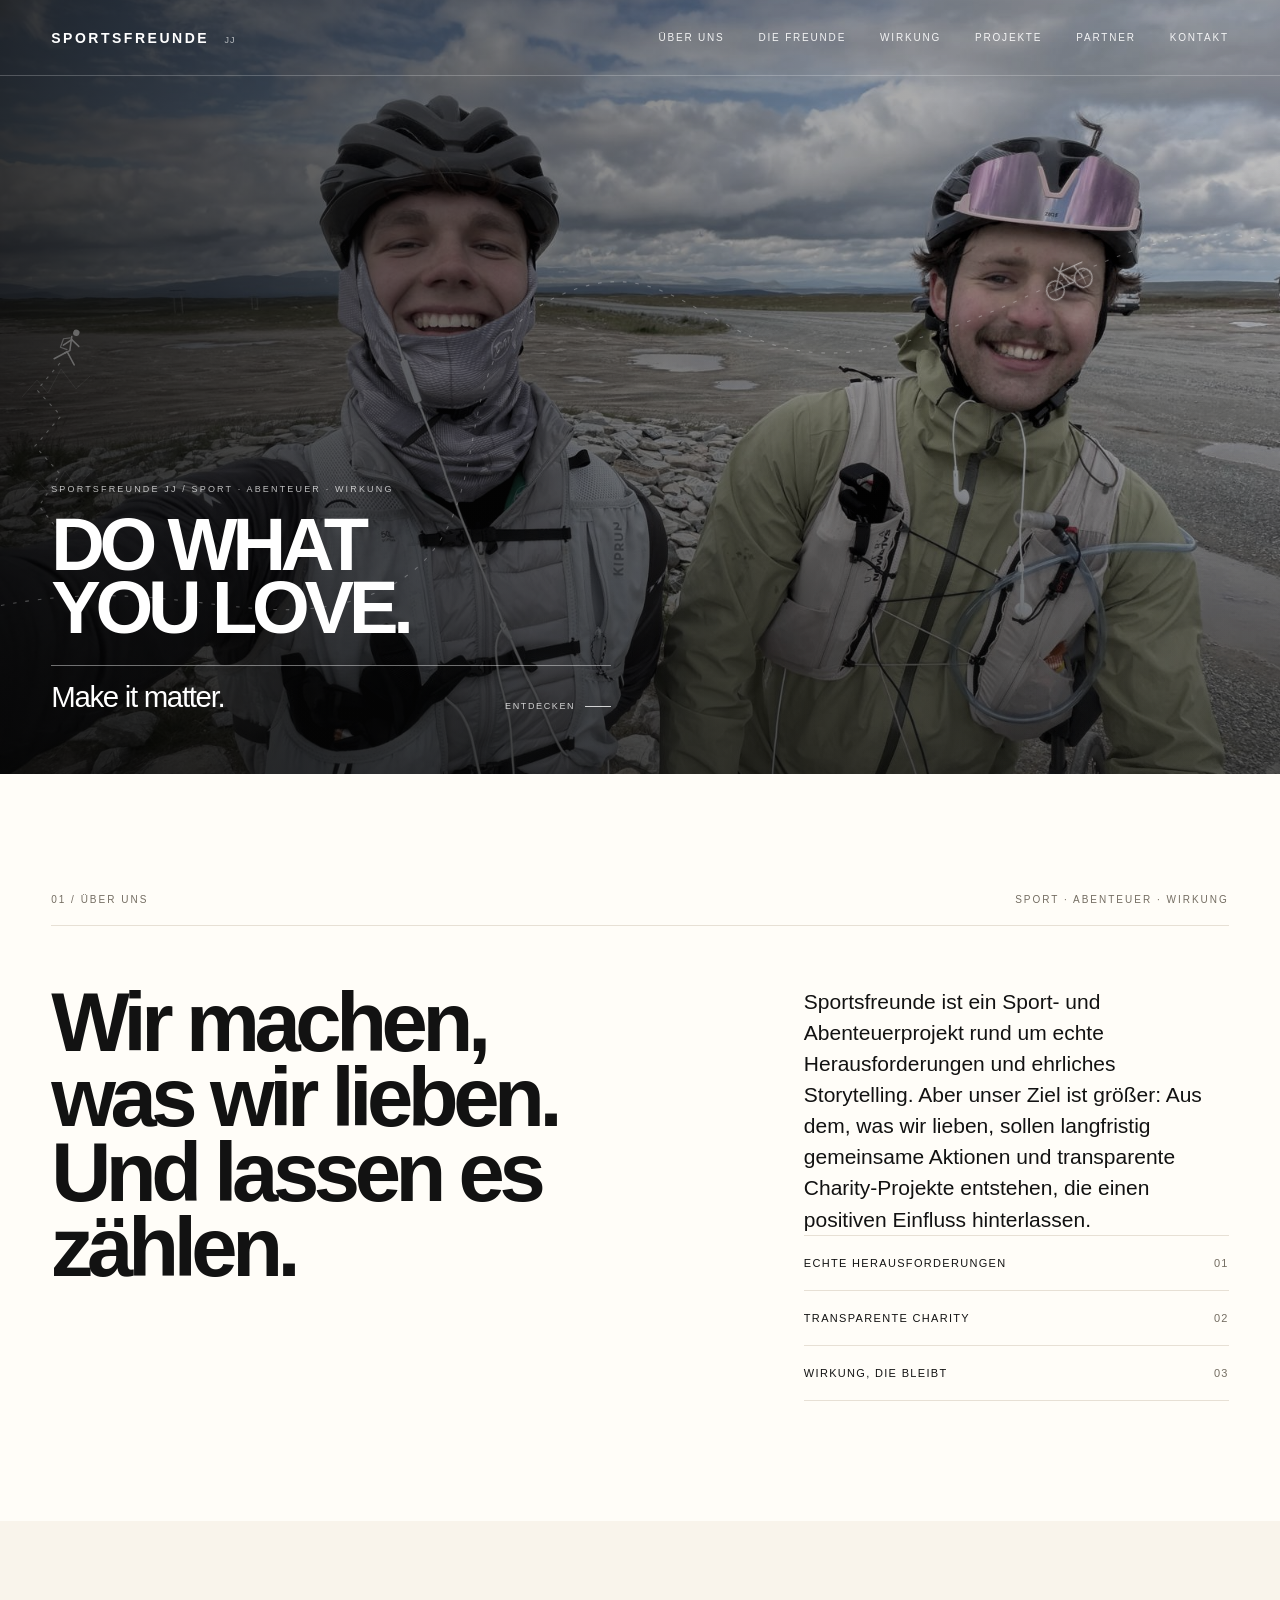
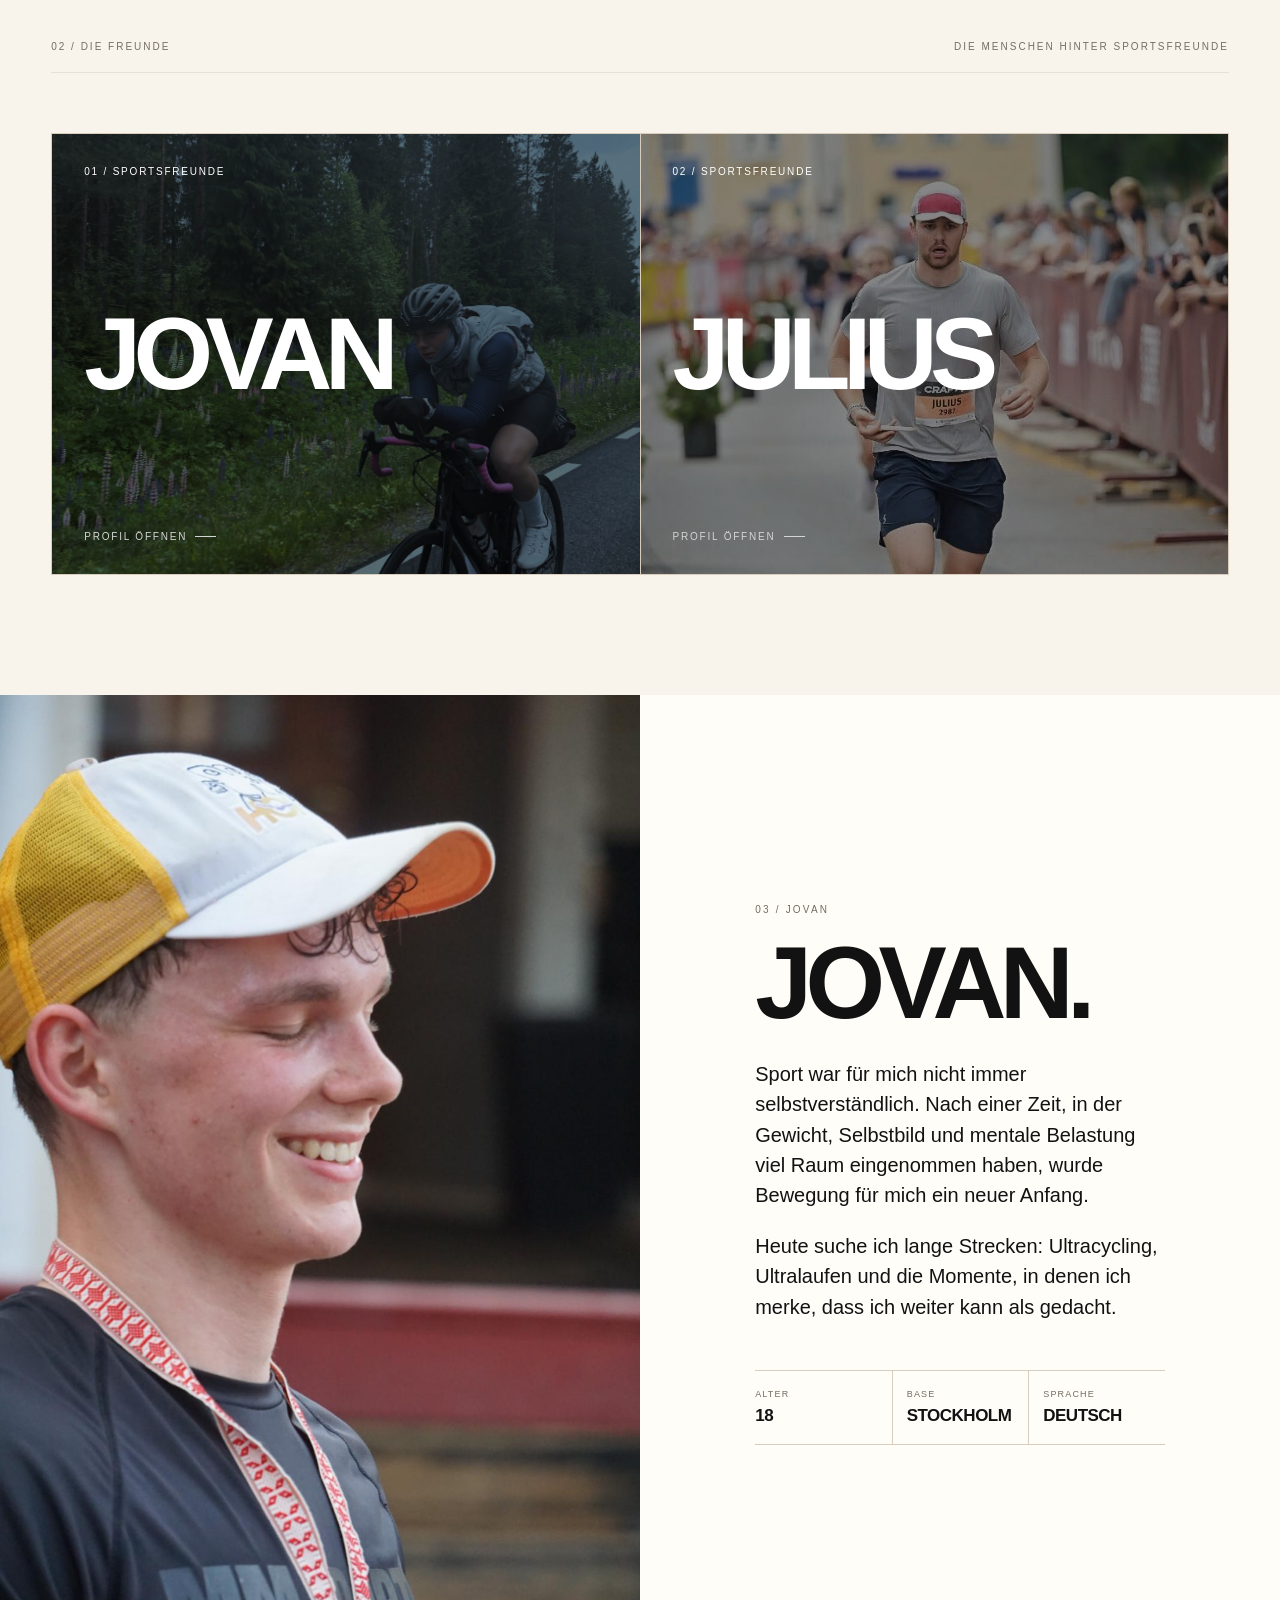
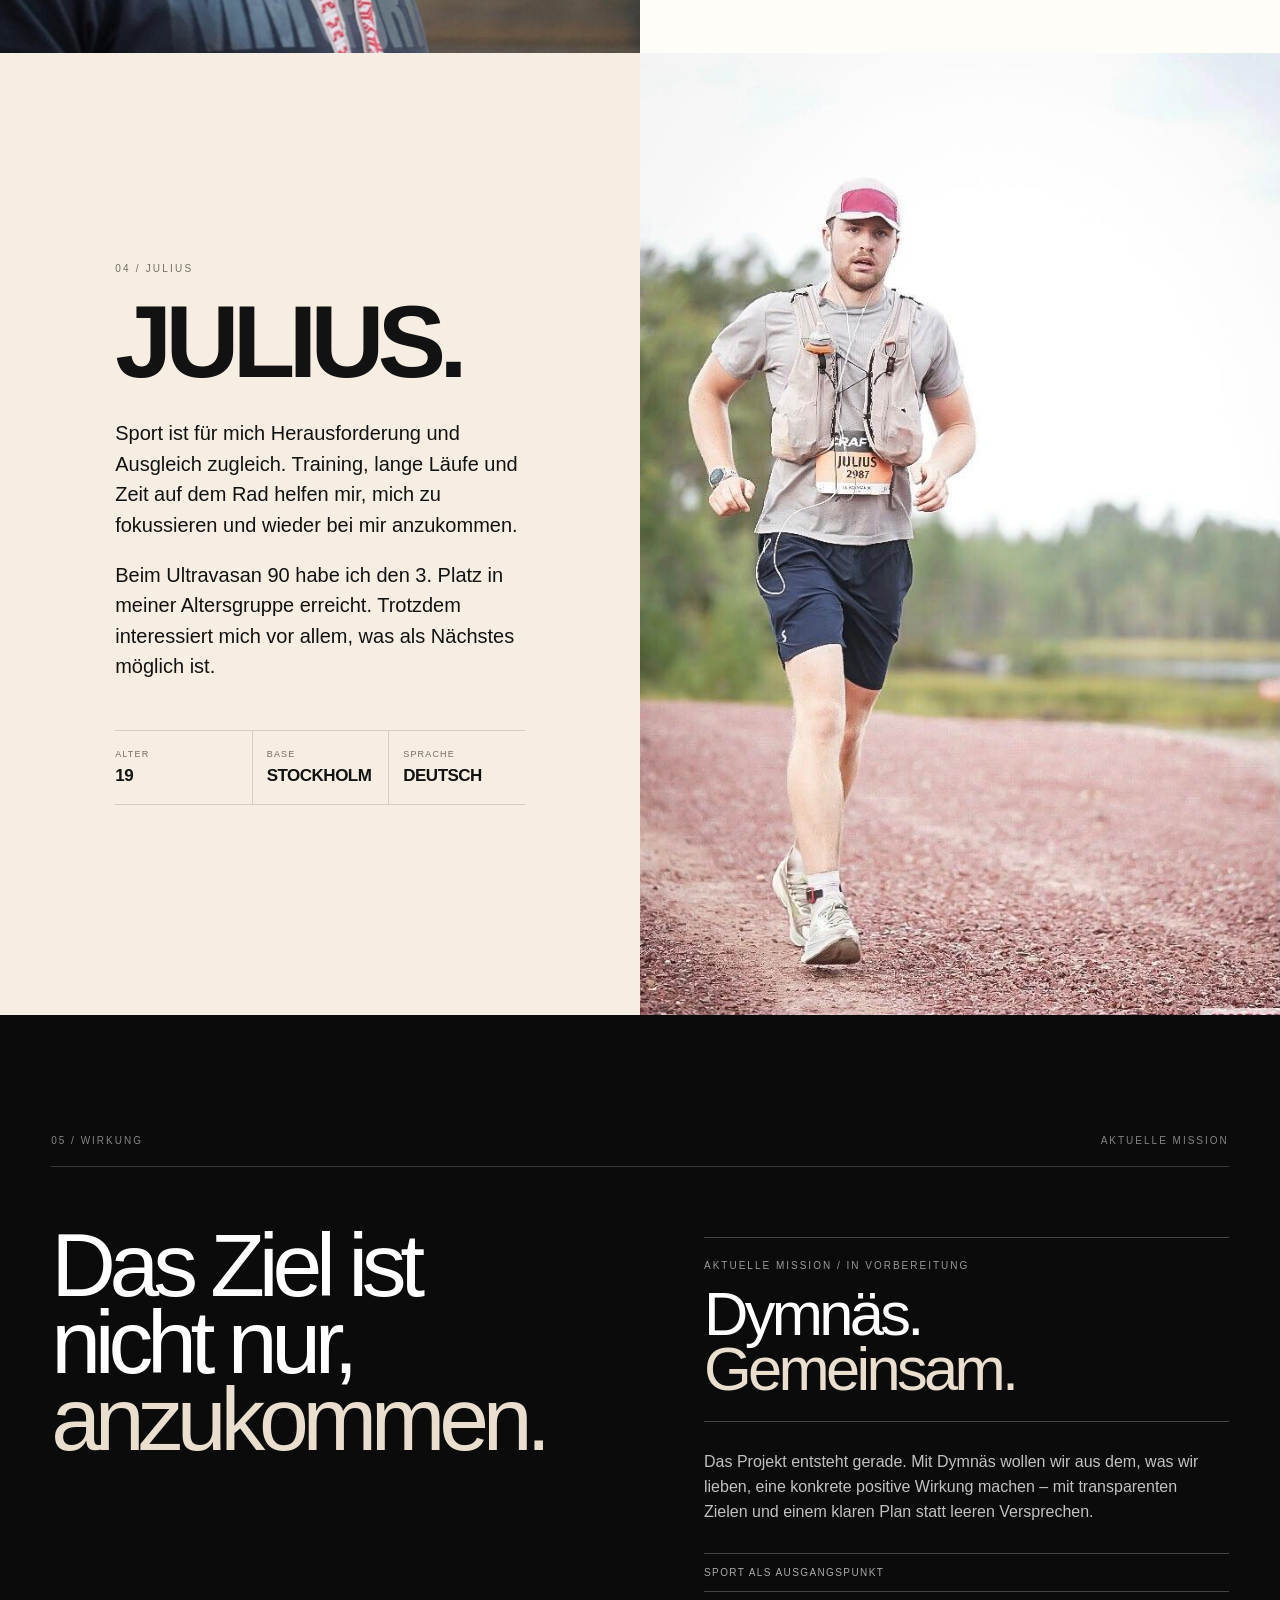
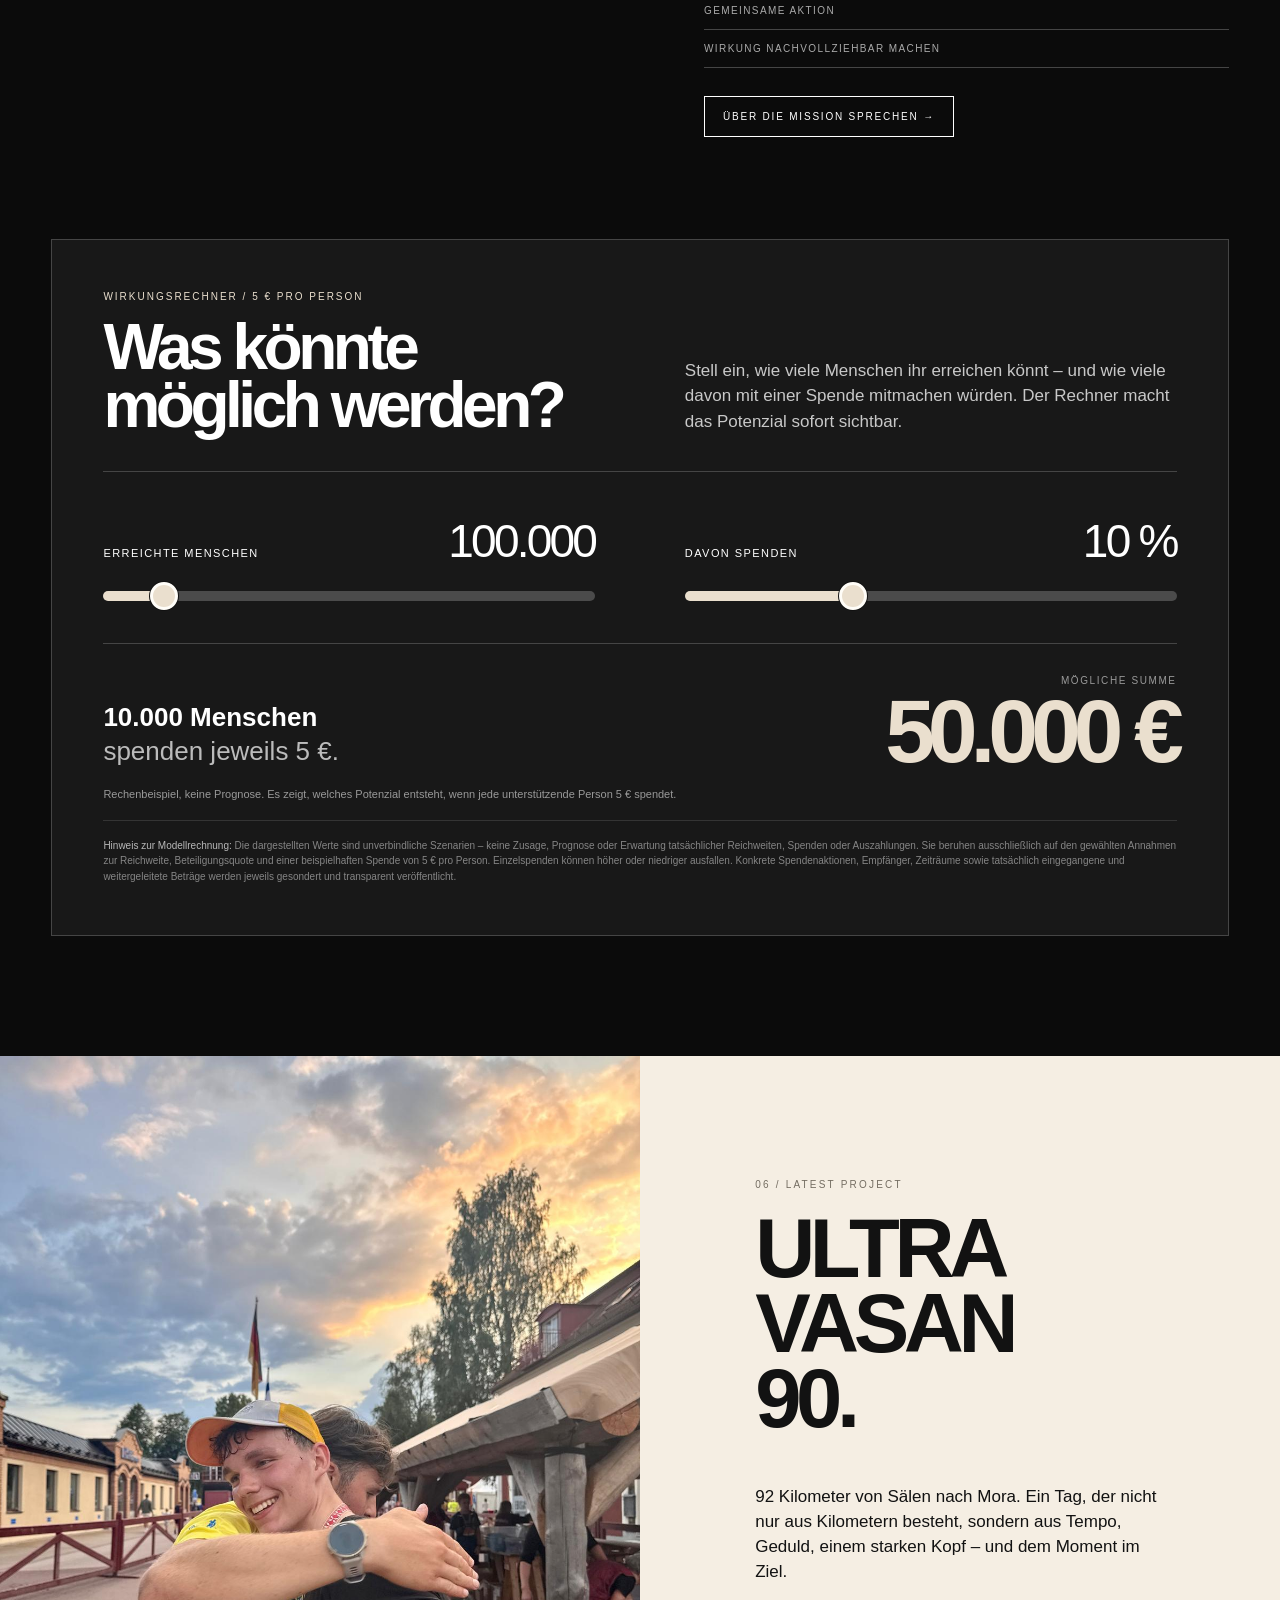
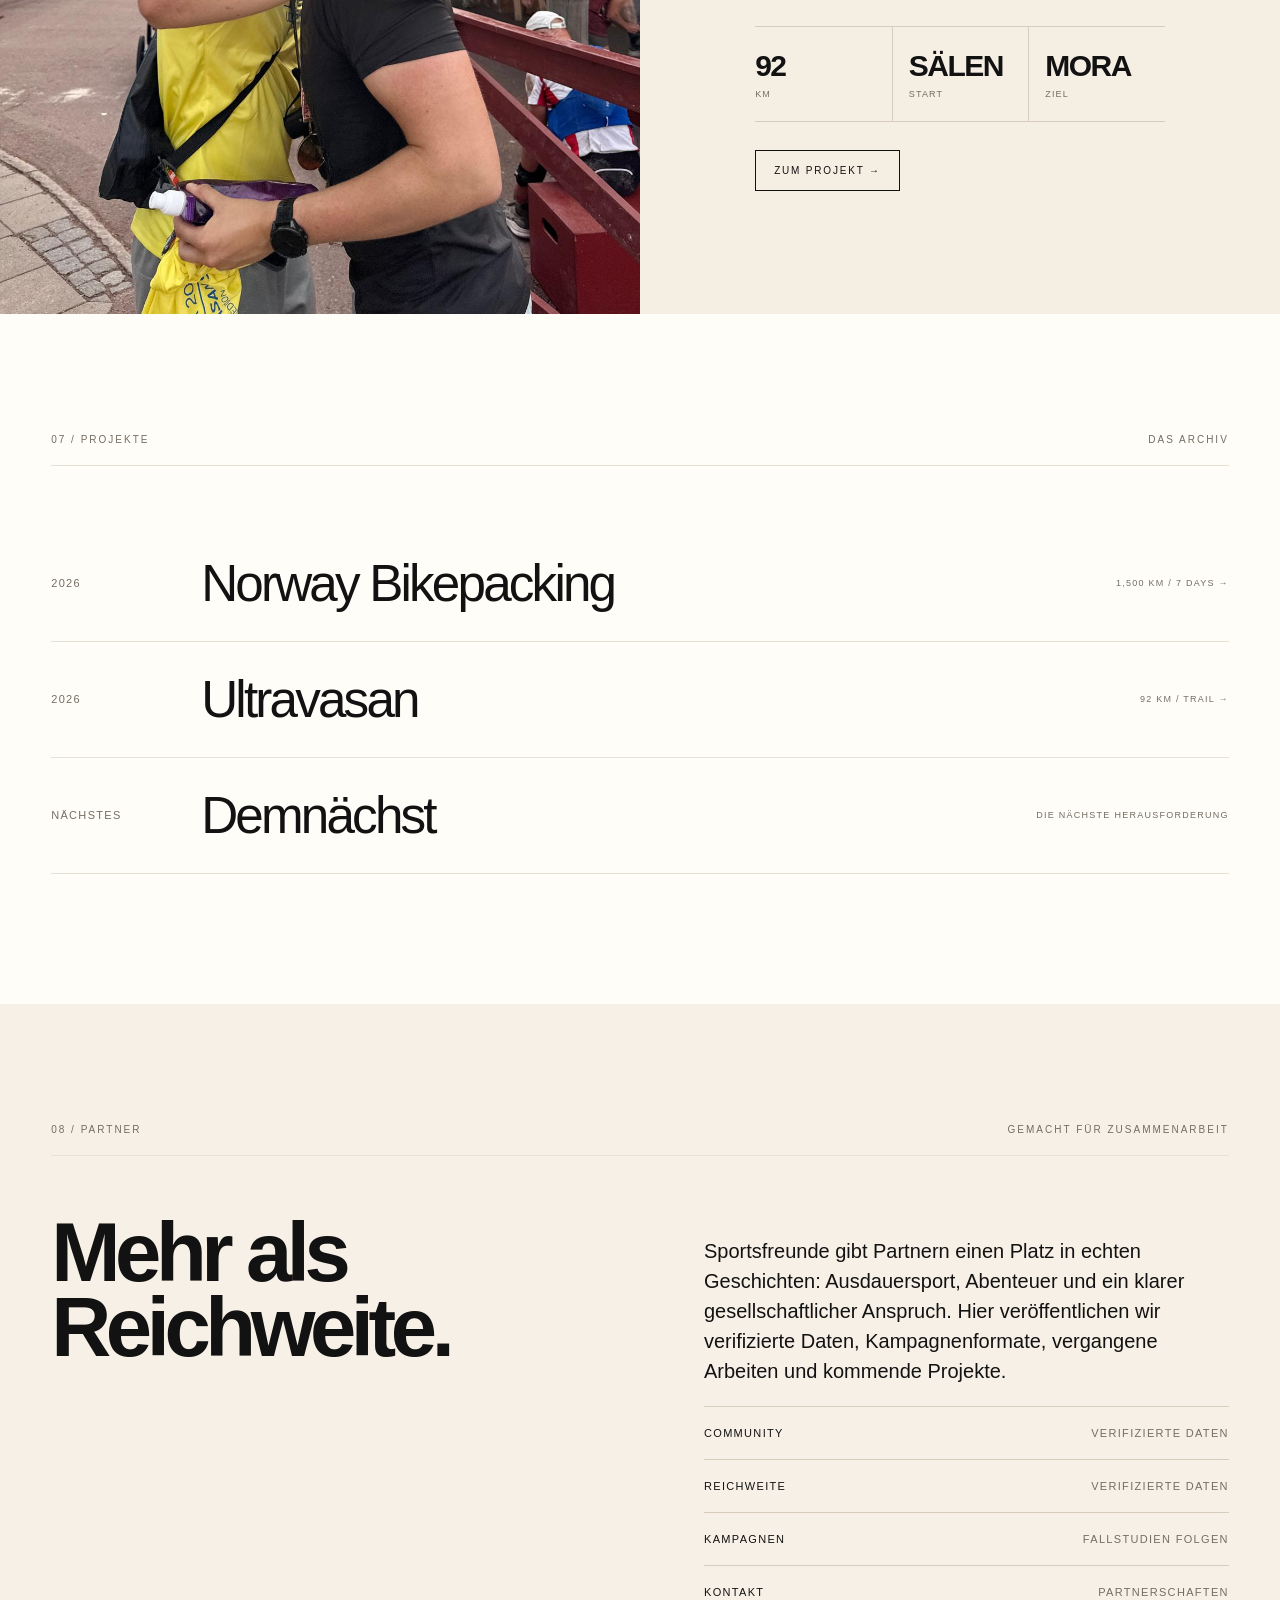
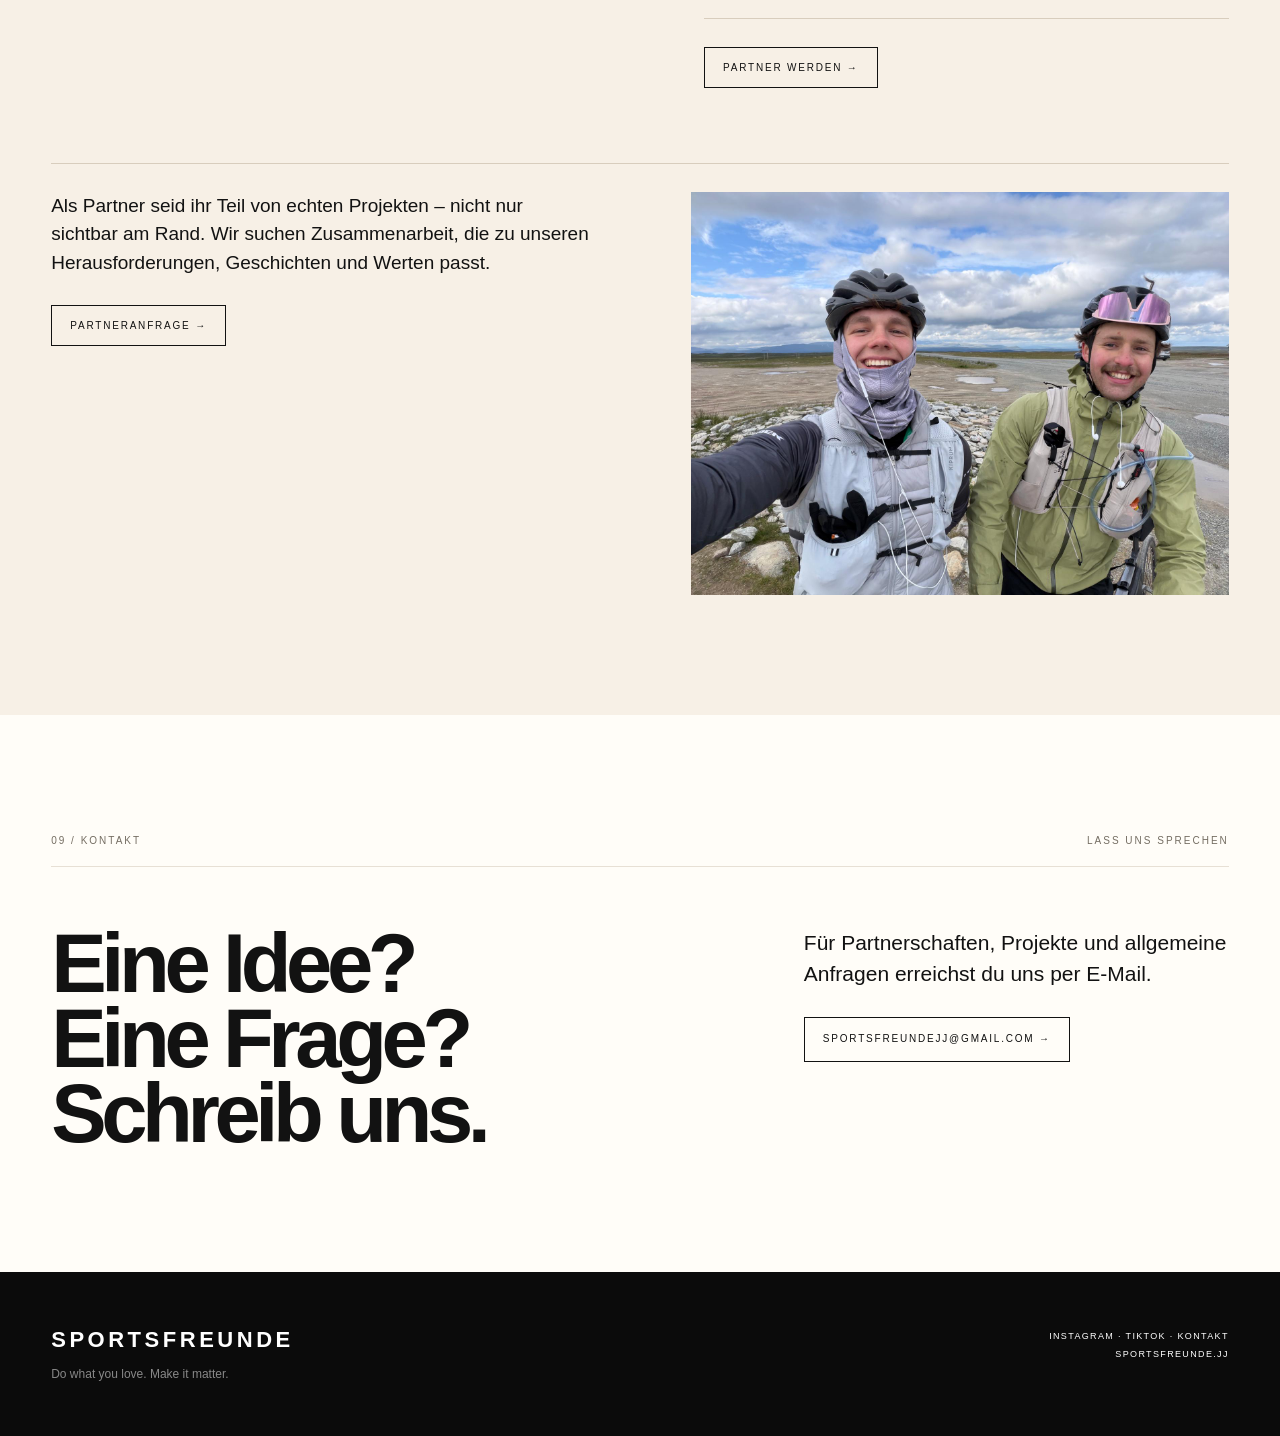
==== commit 7b34609a: "Julius Gesicht in der Profilkarte sichtbar machen" ====
--- a/index.html
+++ b/index.html
@@ -55,7 +55,7 @@
 <div class="section-head"><div class="section-no">02 / DIE FREUNDE</div><div class="section-no">DIE MENSCHEN HINTER SPORTSFREUNDE</div></div>
 <div class="people-grid">
 <a class="person-card" href="#jovan" style="--card-image:url('assets/jovan-cycling.jpeg');--card-position:72% 58%"><div class="person-number">01 / SPORTSFREUNDE</div><div class="person-name">JOVAN</div><div class="person-status">Profil öffnen</div></a>
-<a class="person-card" href="#julius" style="--card-image:url('assets/julius-ultravasan-finish.jpg');--card-position:50% 50%"><div class="person-number">02 / SPORTSFREUNDE</div><div class="person-name">JULIUS</div><div class="person-status">Profil öffnen</div></a>
+<a class="person-card" href="#julius" style="--card-image:url('assets/julius-ultravasan-finish.jpg');--card-position:50% 55%"><div class="person-number">02 / SPORTSFREUNDE</div><div class="person-name">JULIUS</div><div class="person-status">Profil öffnen</div></a>
 </div>
 </section>
 
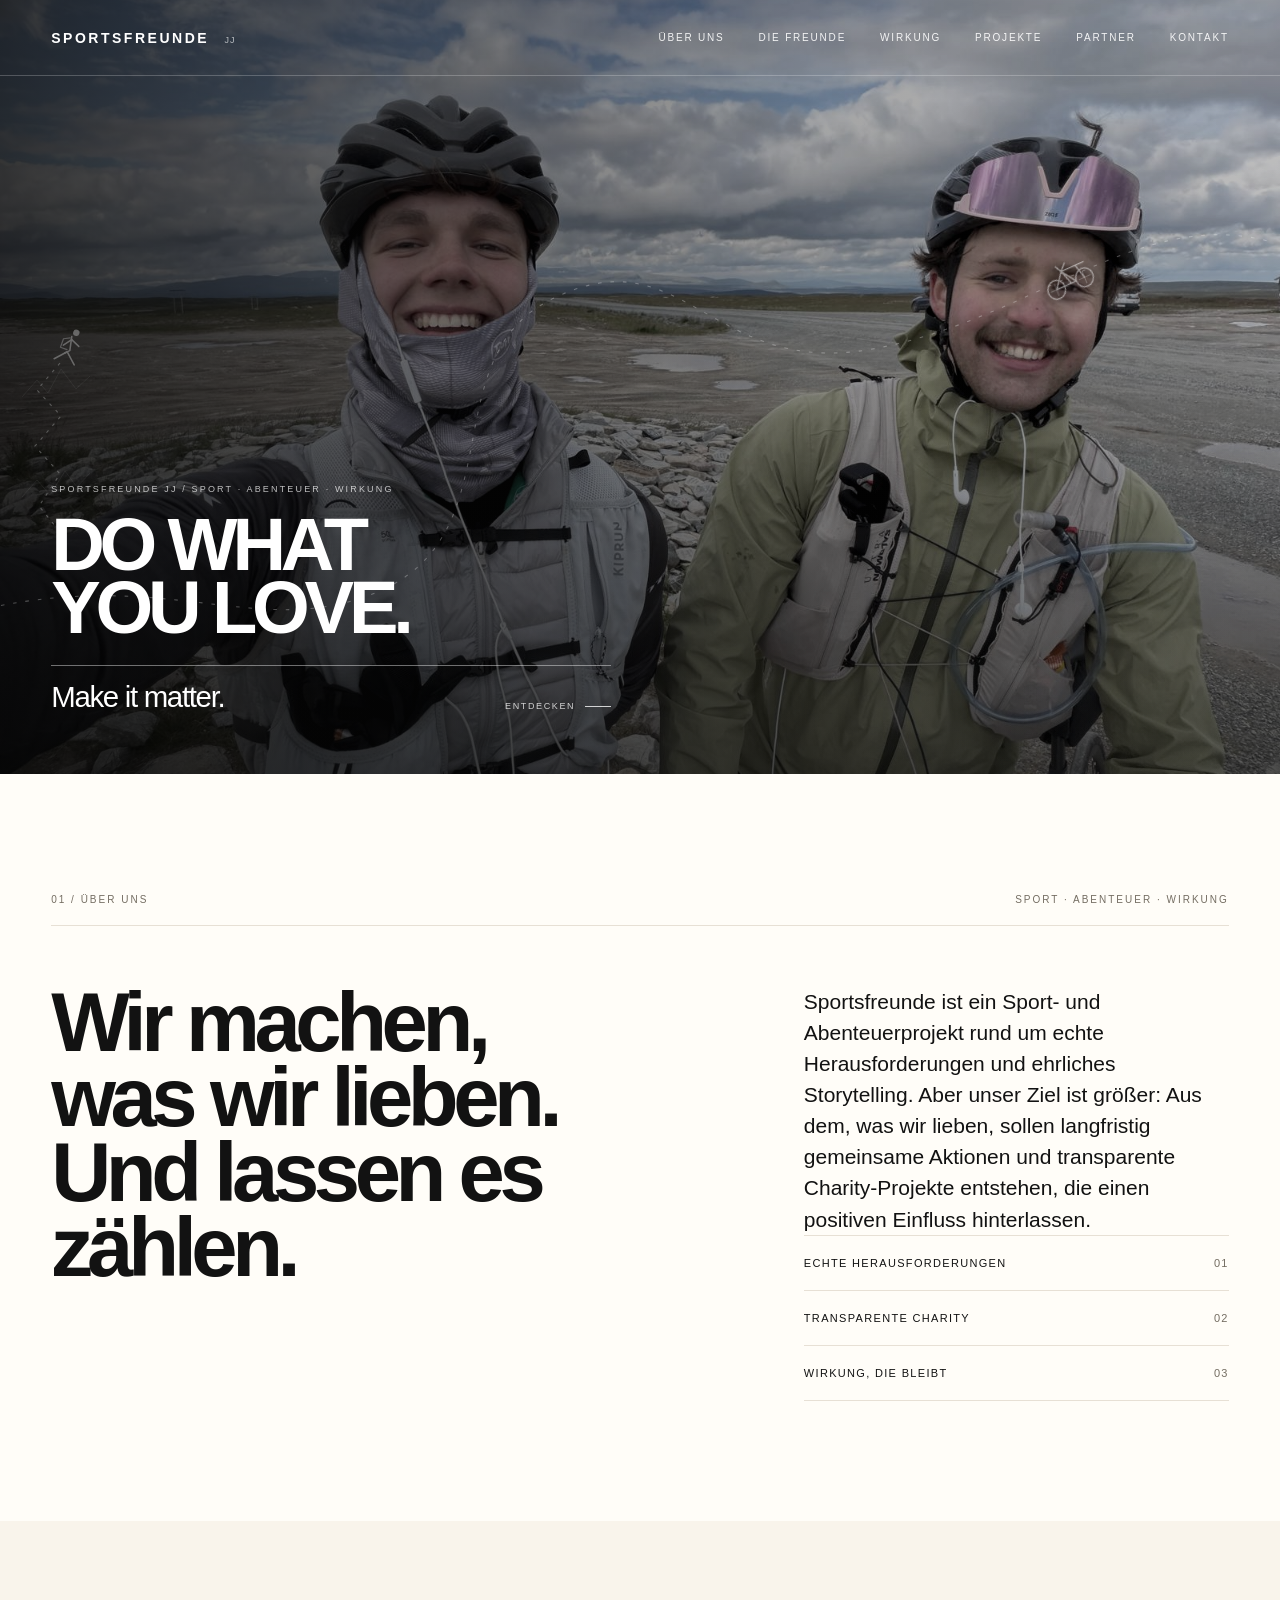
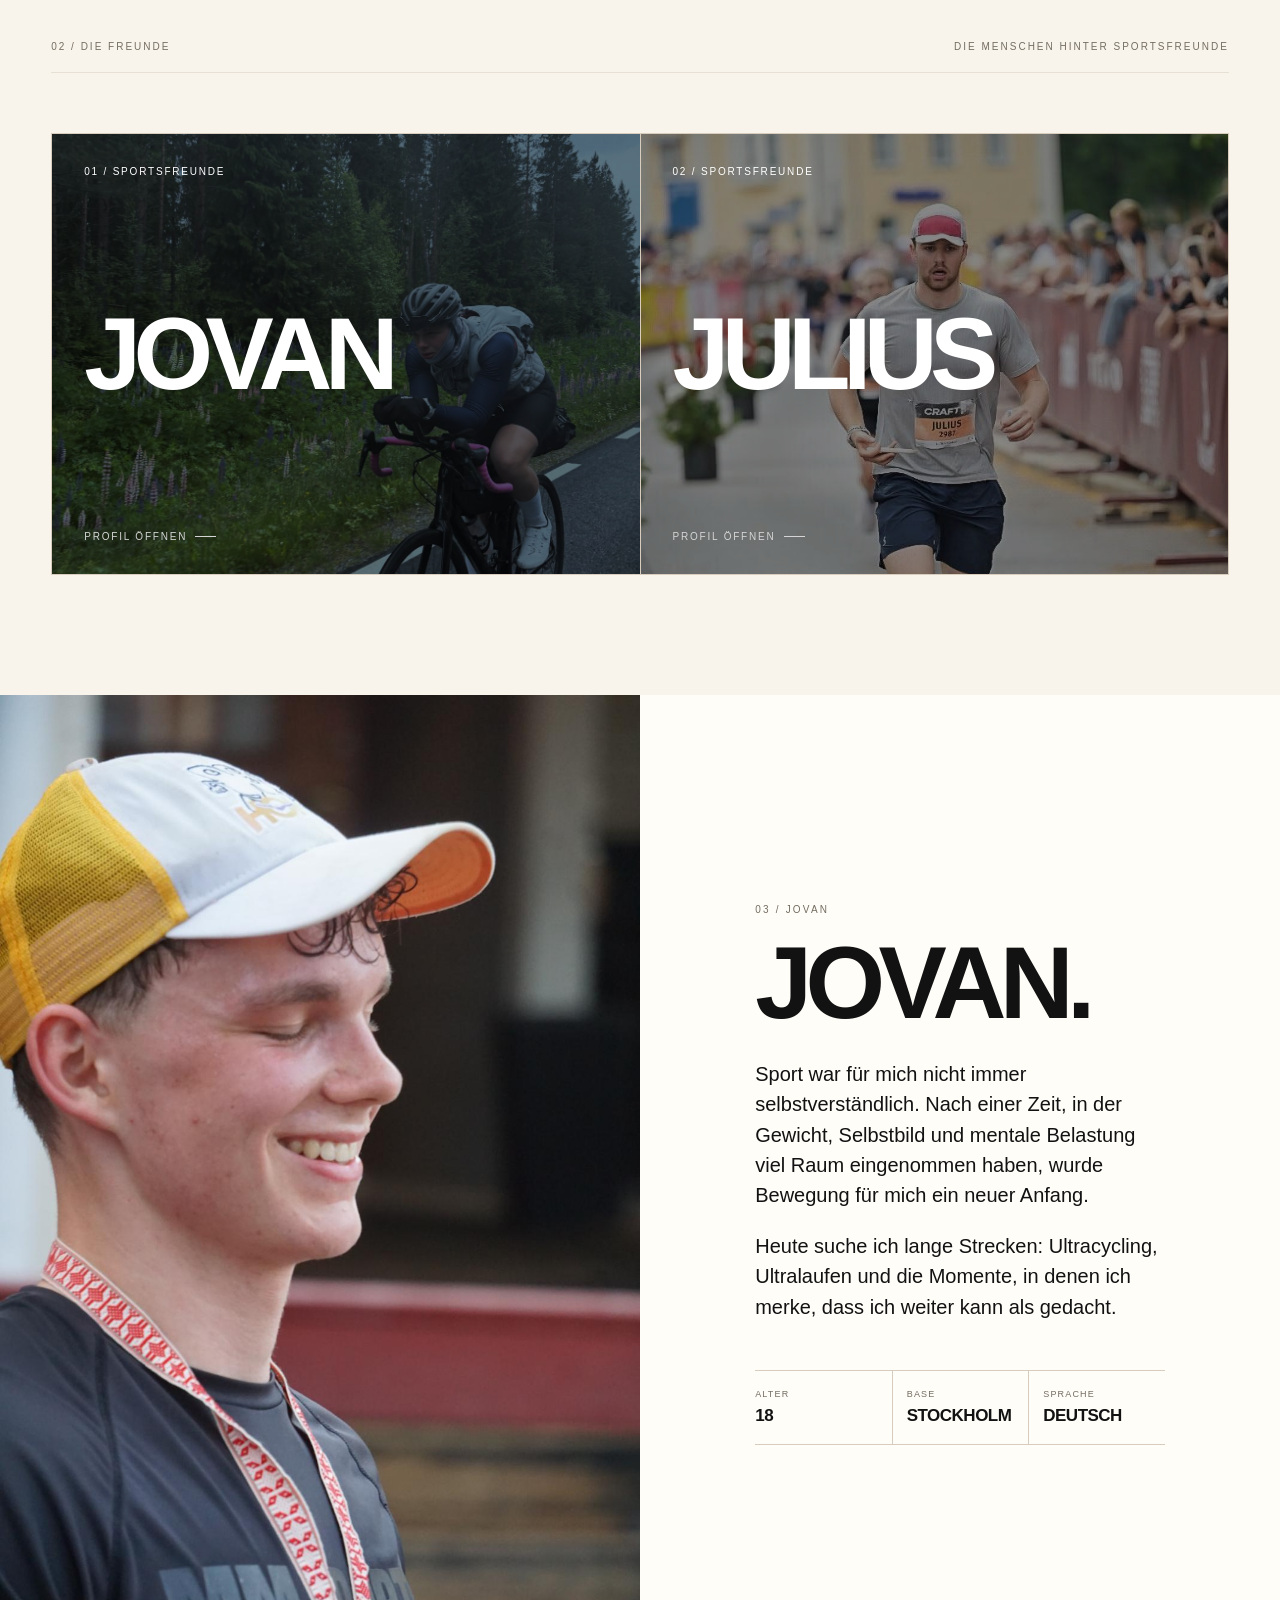
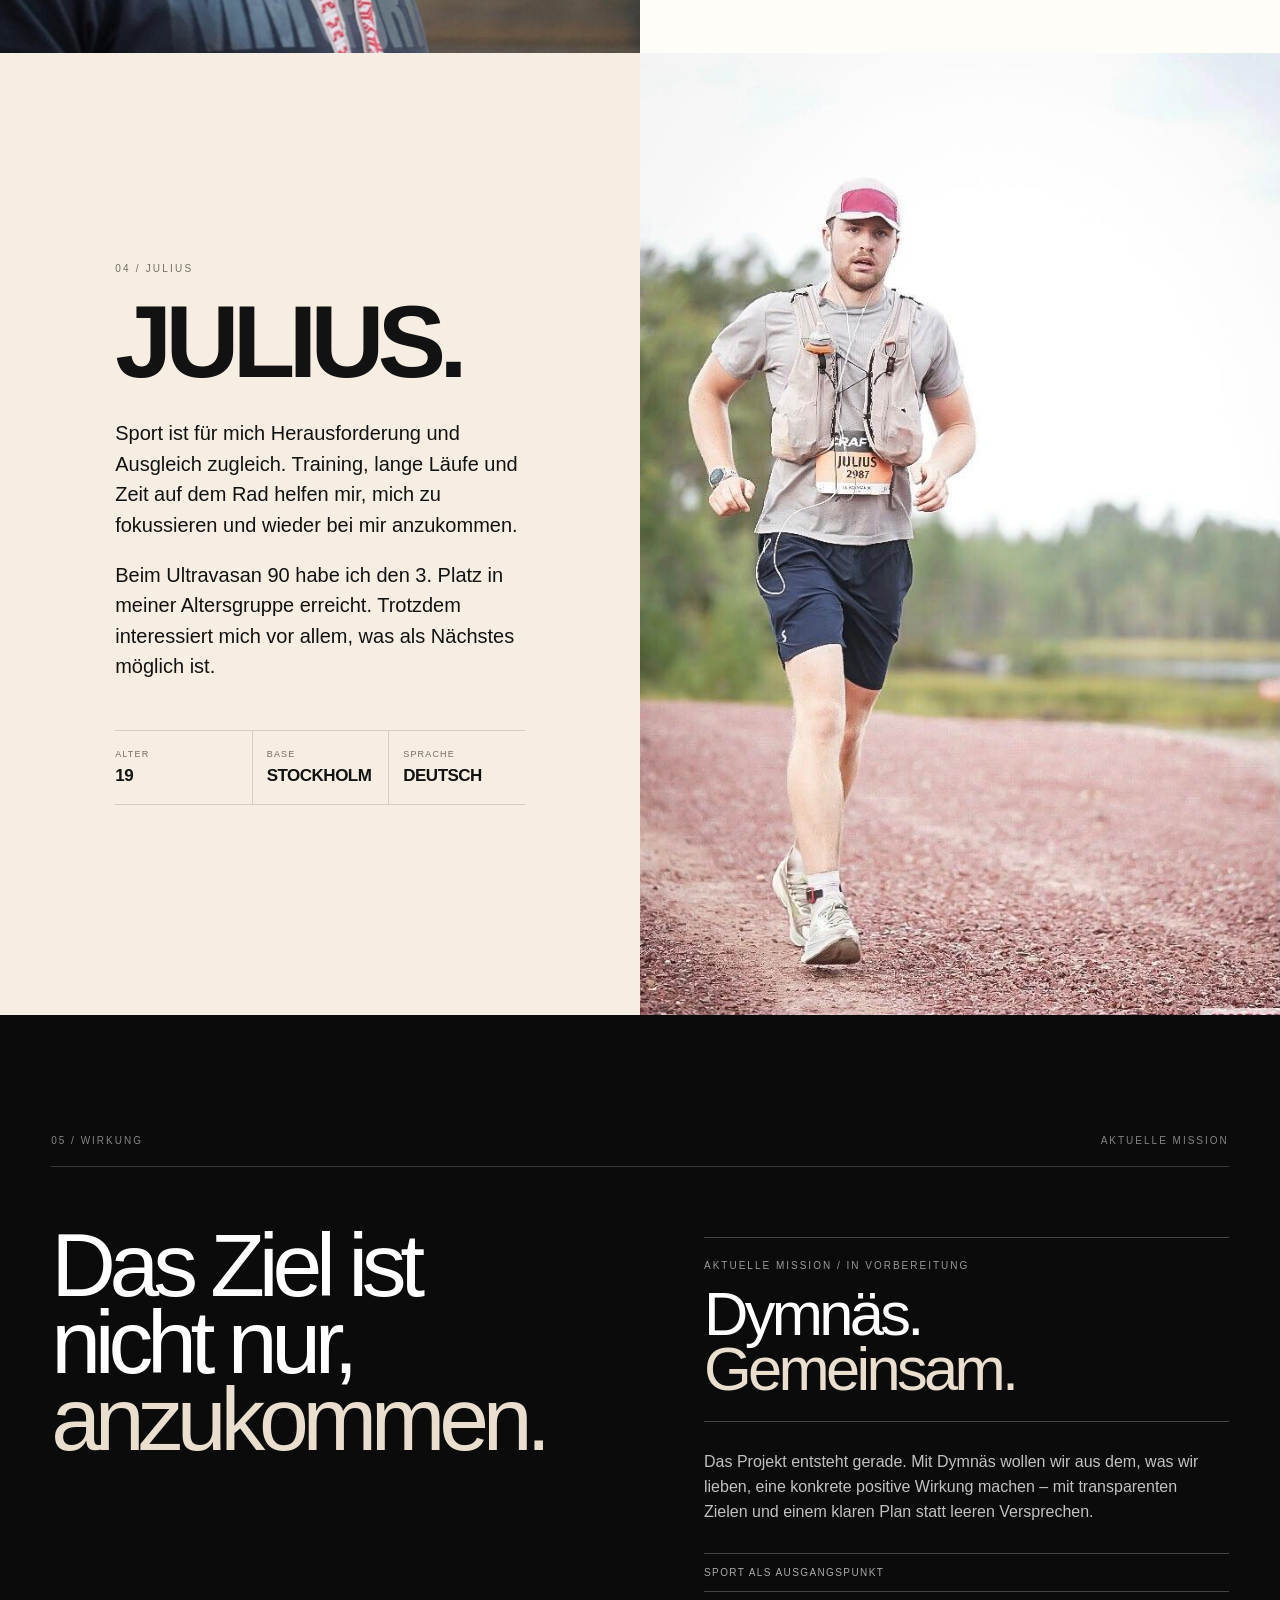
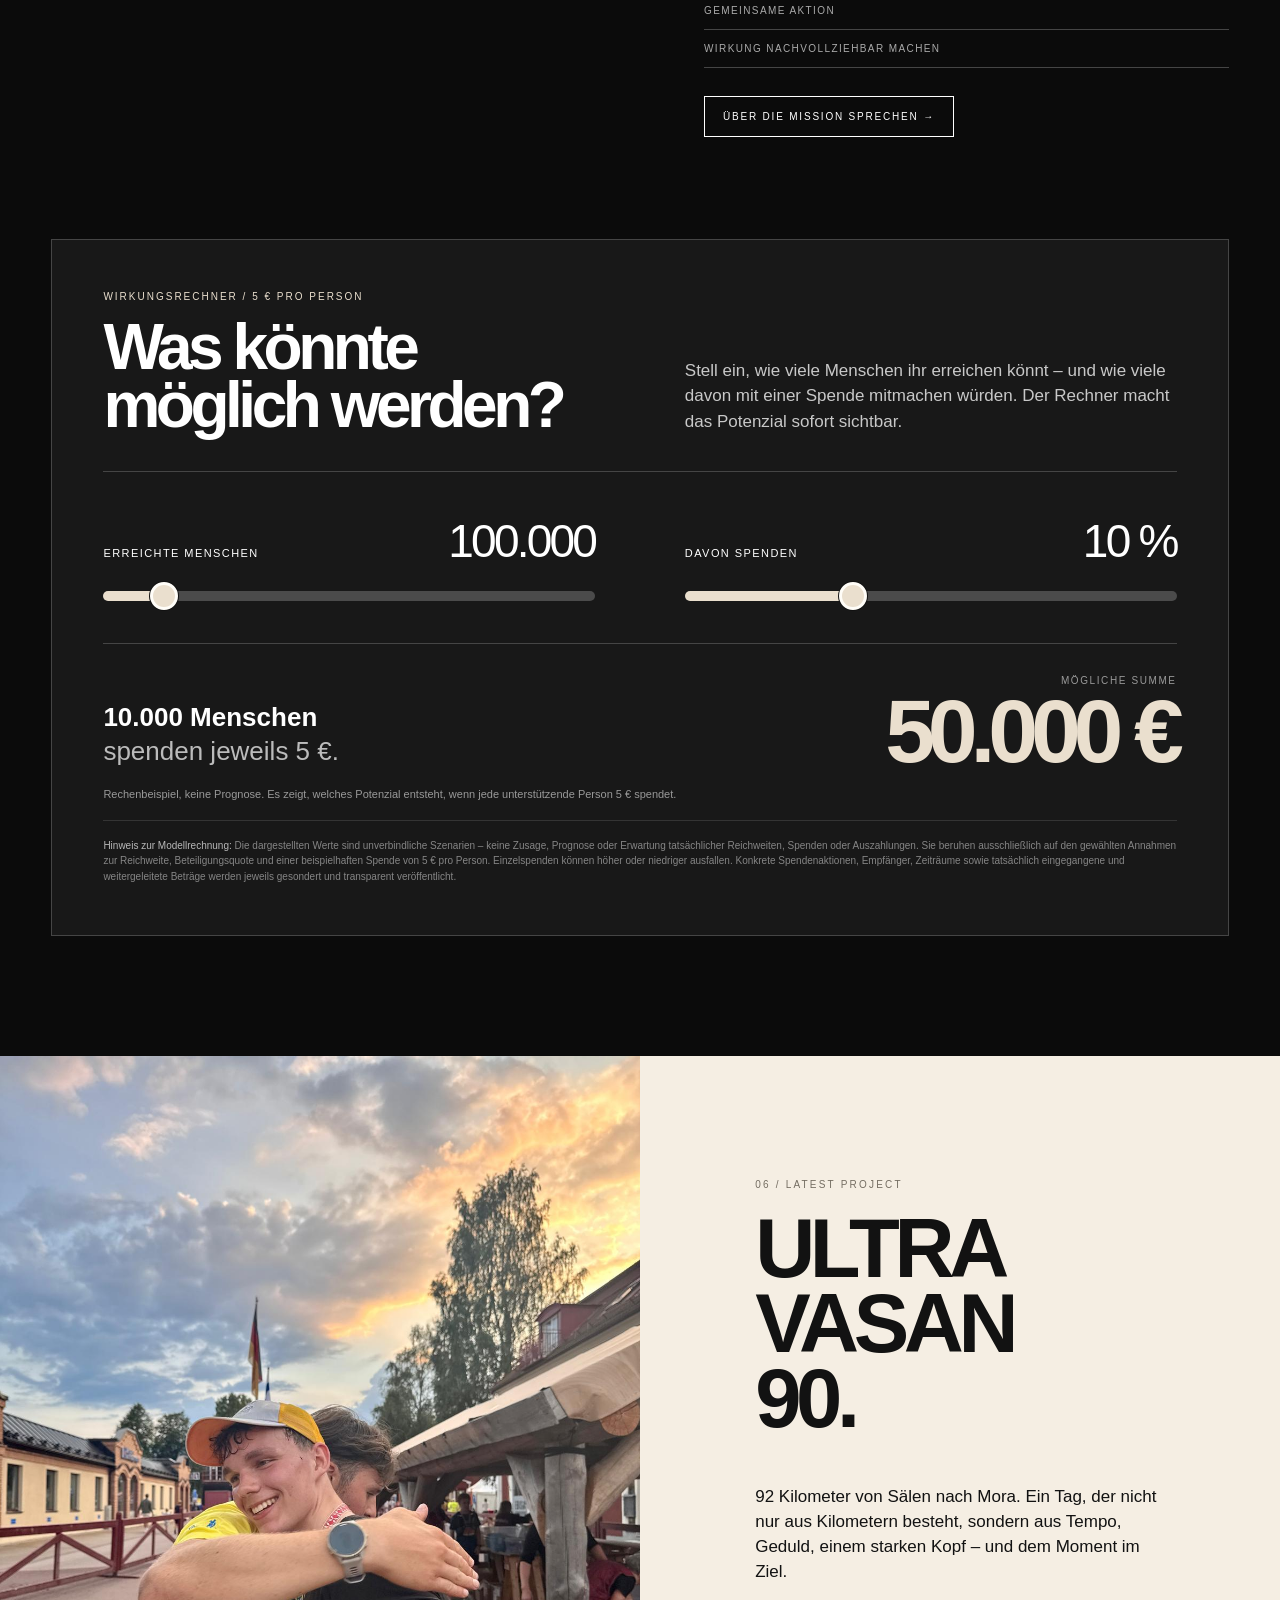
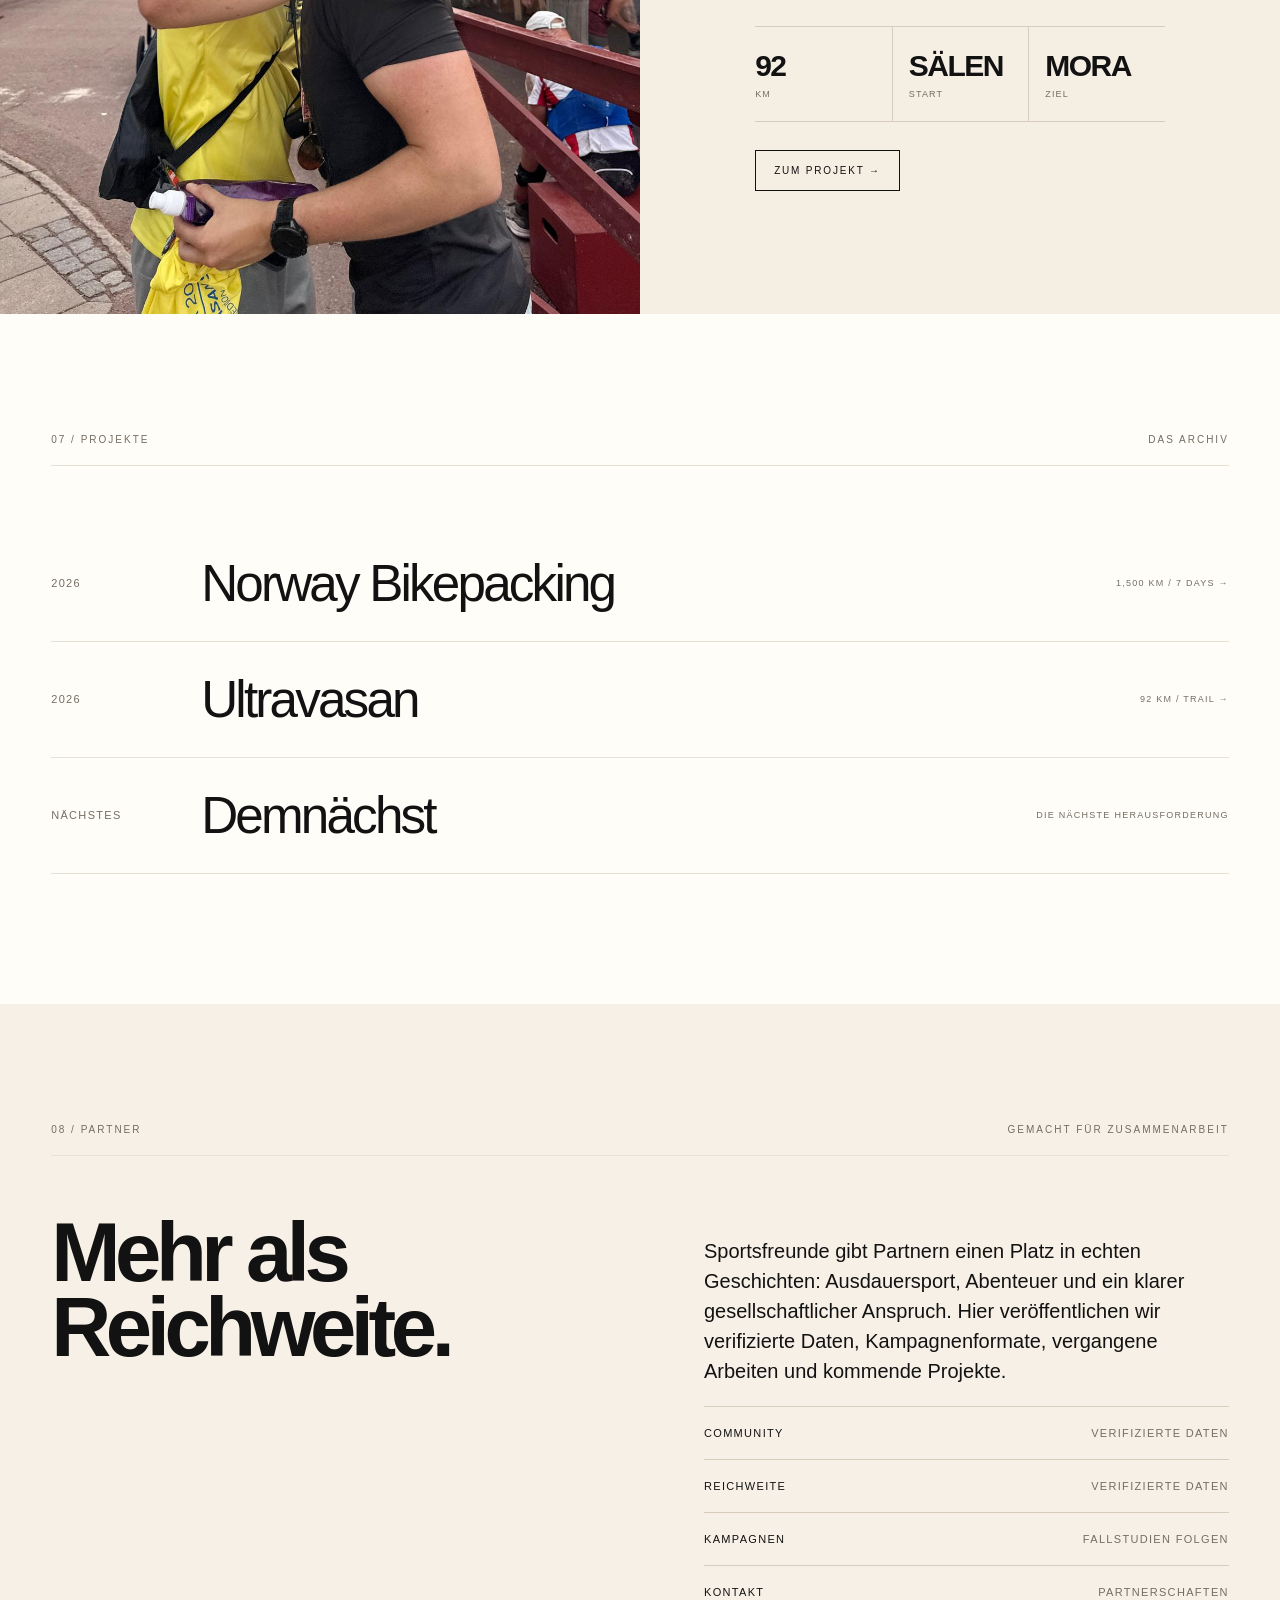
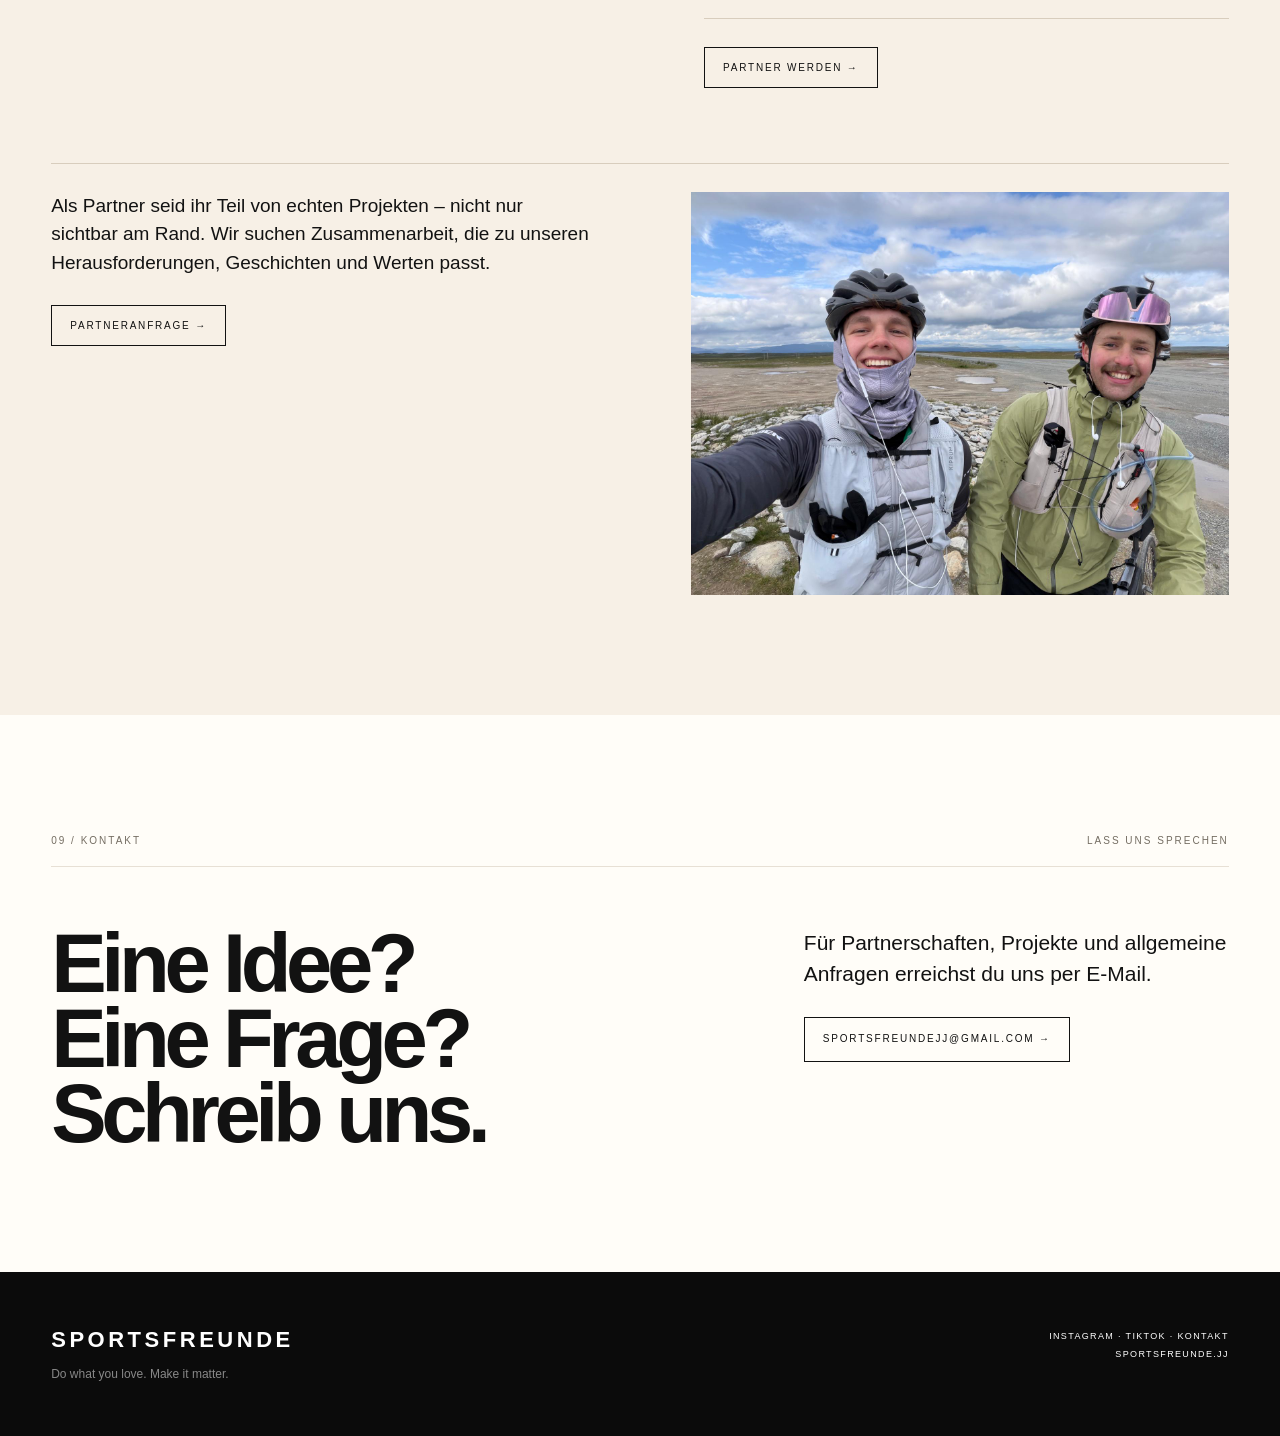
==== commit ff8df4c7: "Julius Bildausschnitt tiefer ausrichten" ====
--- a/index.html
+++ b/index.html
@@ -55,7 +55,7 @@
 <div class="section-head"><div class="section-no">02 / DIE FREUNDE</div><div class="section-no">DIE MENSCHEN HINTER SPORTSFREUNDE</div></div>
 <div class="people-grid">
 <a class="person-card" href="#jovan" style="--card-image:url('assets/jovan-cycling.jpeg');--card-position:72% 58%"><div class="person-number">01 / SPORTSFREUNDE</div><div class="person-name">JOVAN</div><div class="person-status">Profil öffnen</div></a>
-<a class="person-card" href="#julius" style="--card-image:url('assets/julius-ultravasan-finish.jpg');--card-position:50% 55%"><div class="person-number">02 / SPORTSFREUNDE</div><div class="person-name">JULIUS</div><div class="person-status">Profil öffnen</div></a>
+<a class="person-card" href="#julius" style="--card-image:url('assets/julius-ultravasan-finish.jpg');--card-position:50% 50%"><div class="person-number">02 / SPORTSFREUNDE</div><div class="person-name">JULIUS</div><div class="person-status">Profil öffnen</div></a>
 </div>
 </section>
 
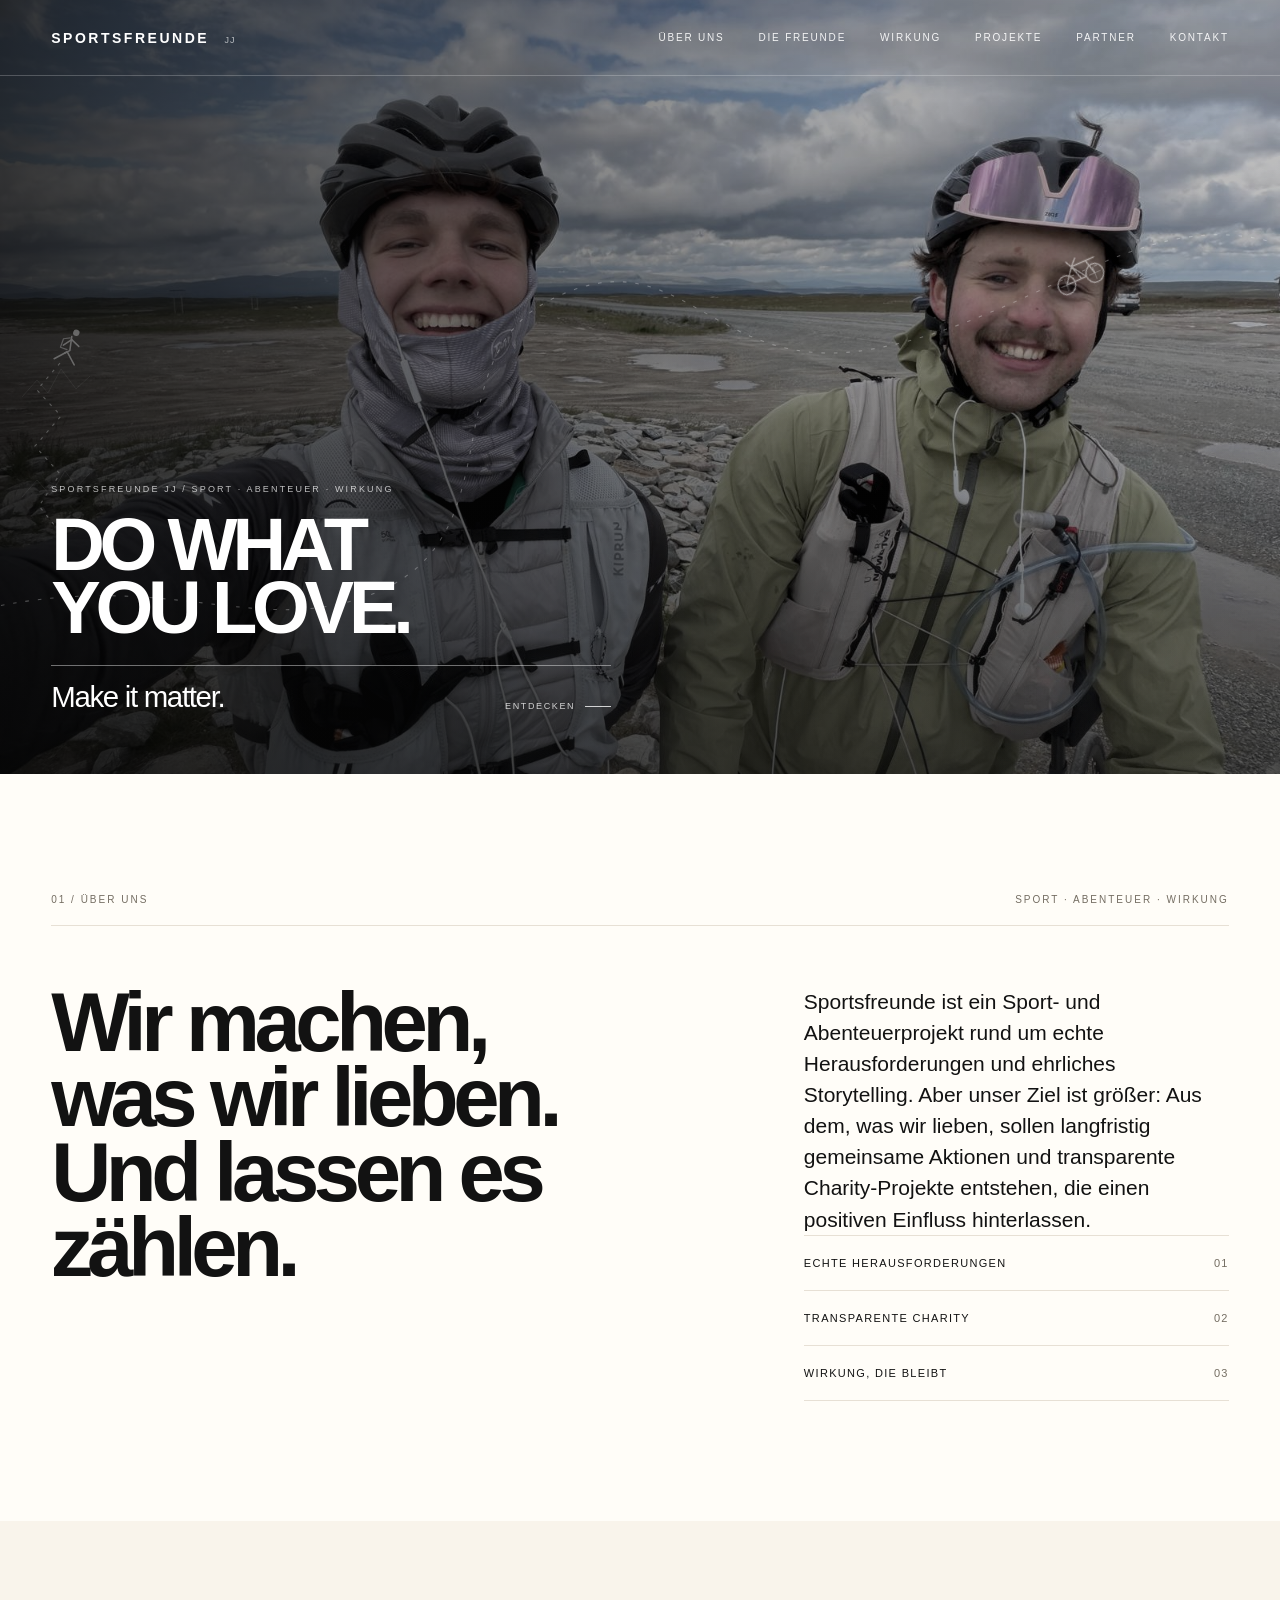
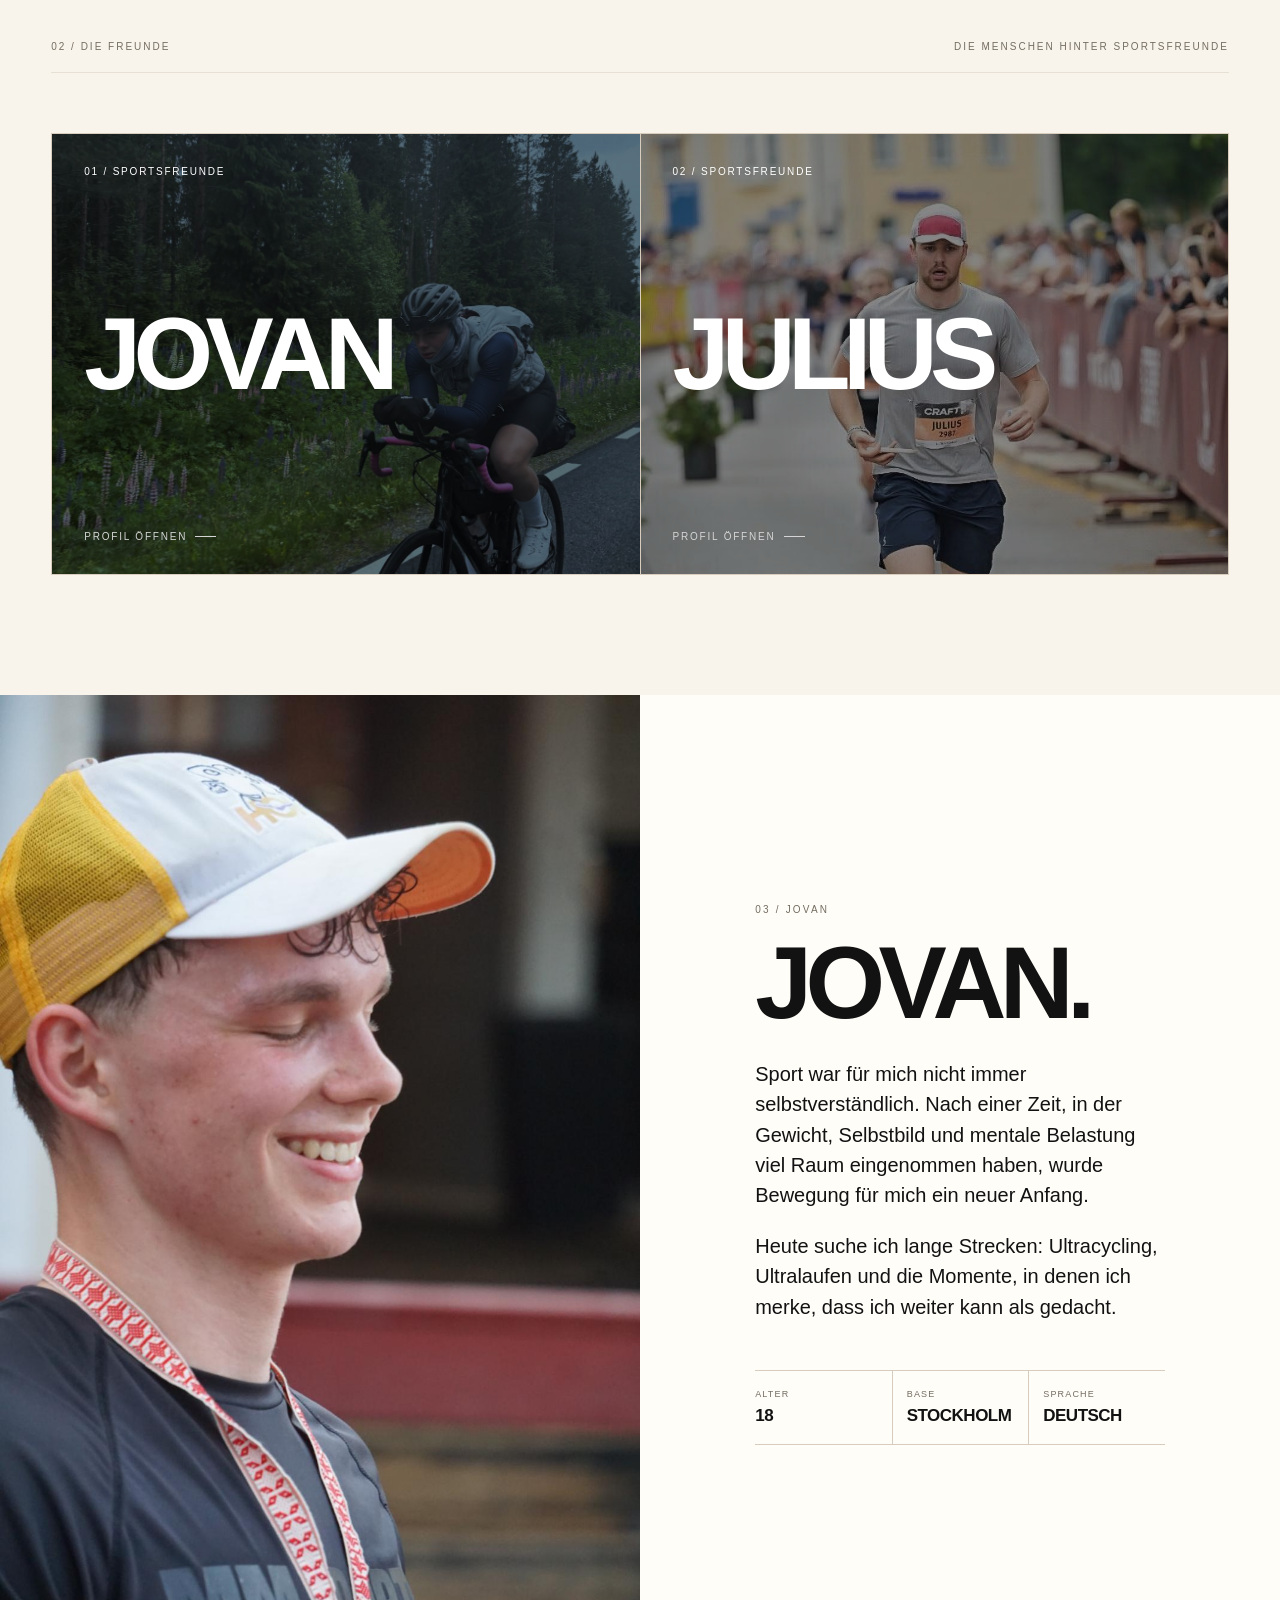
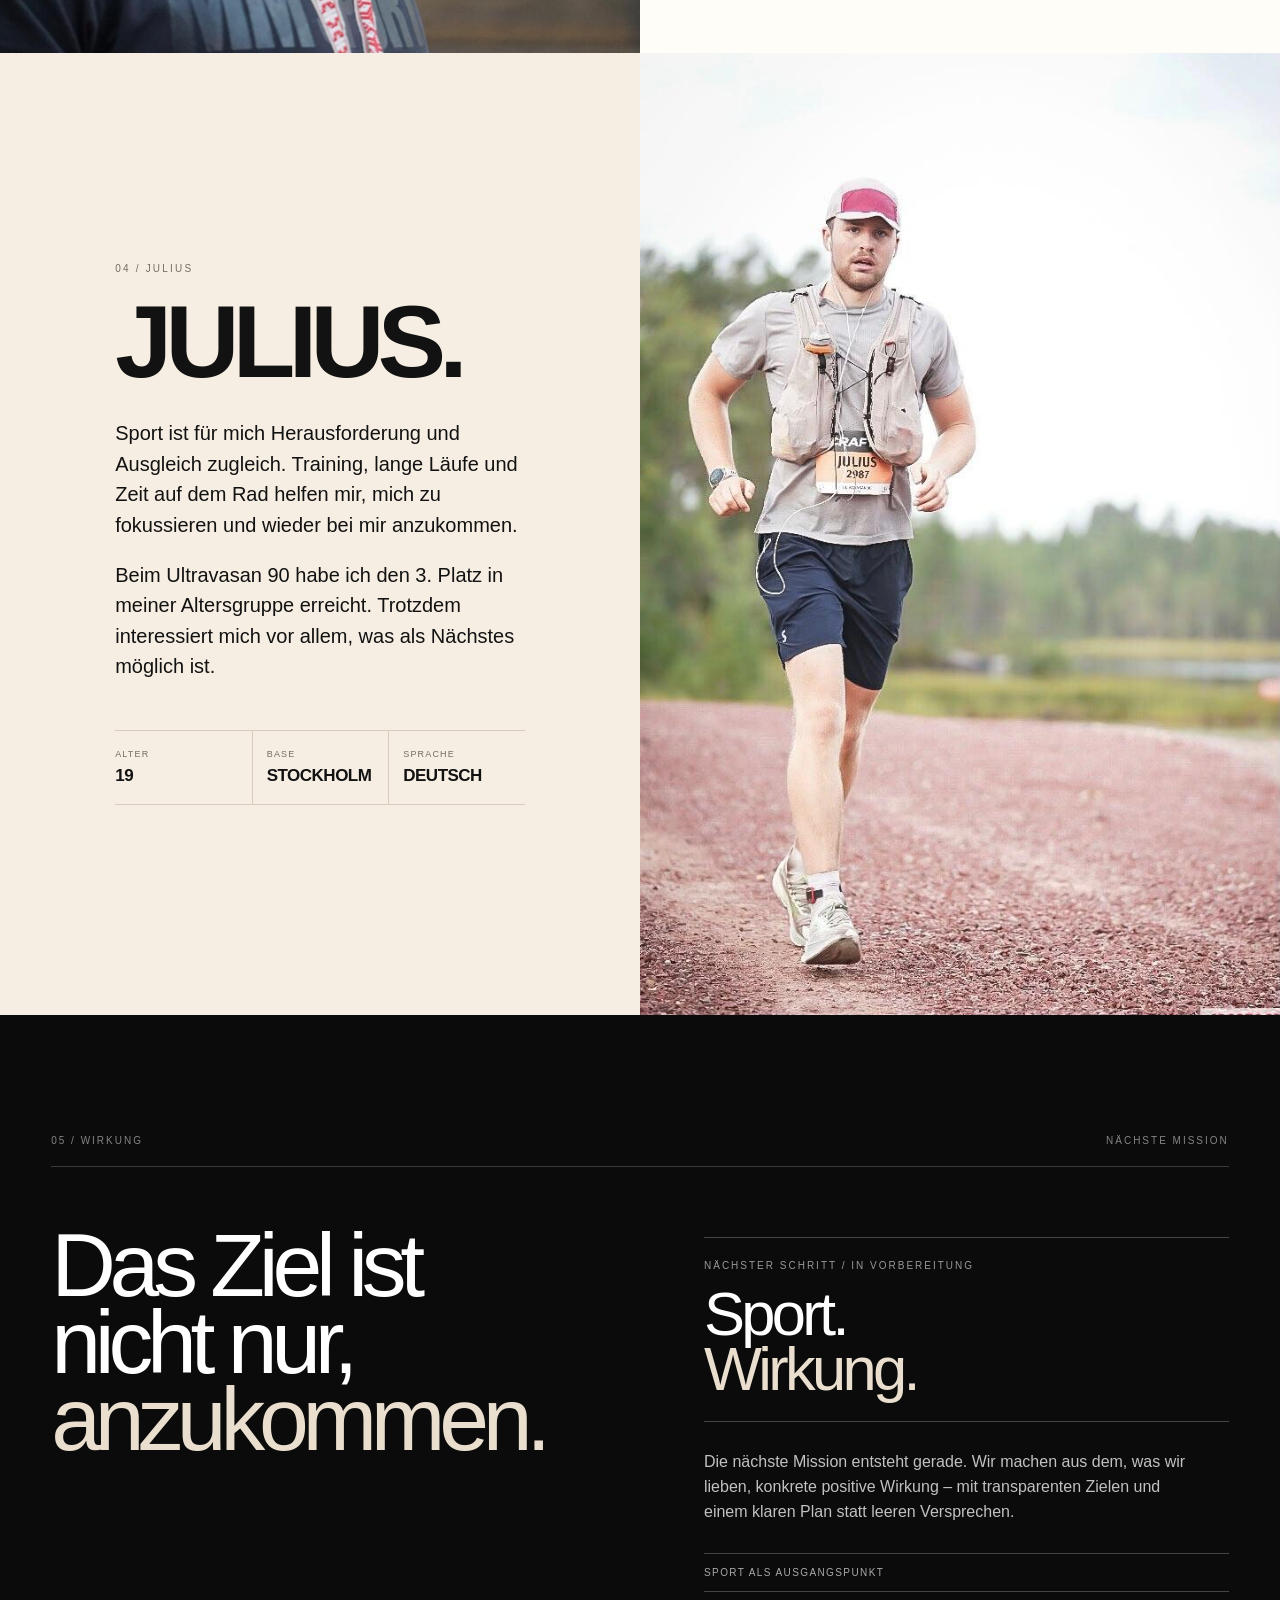
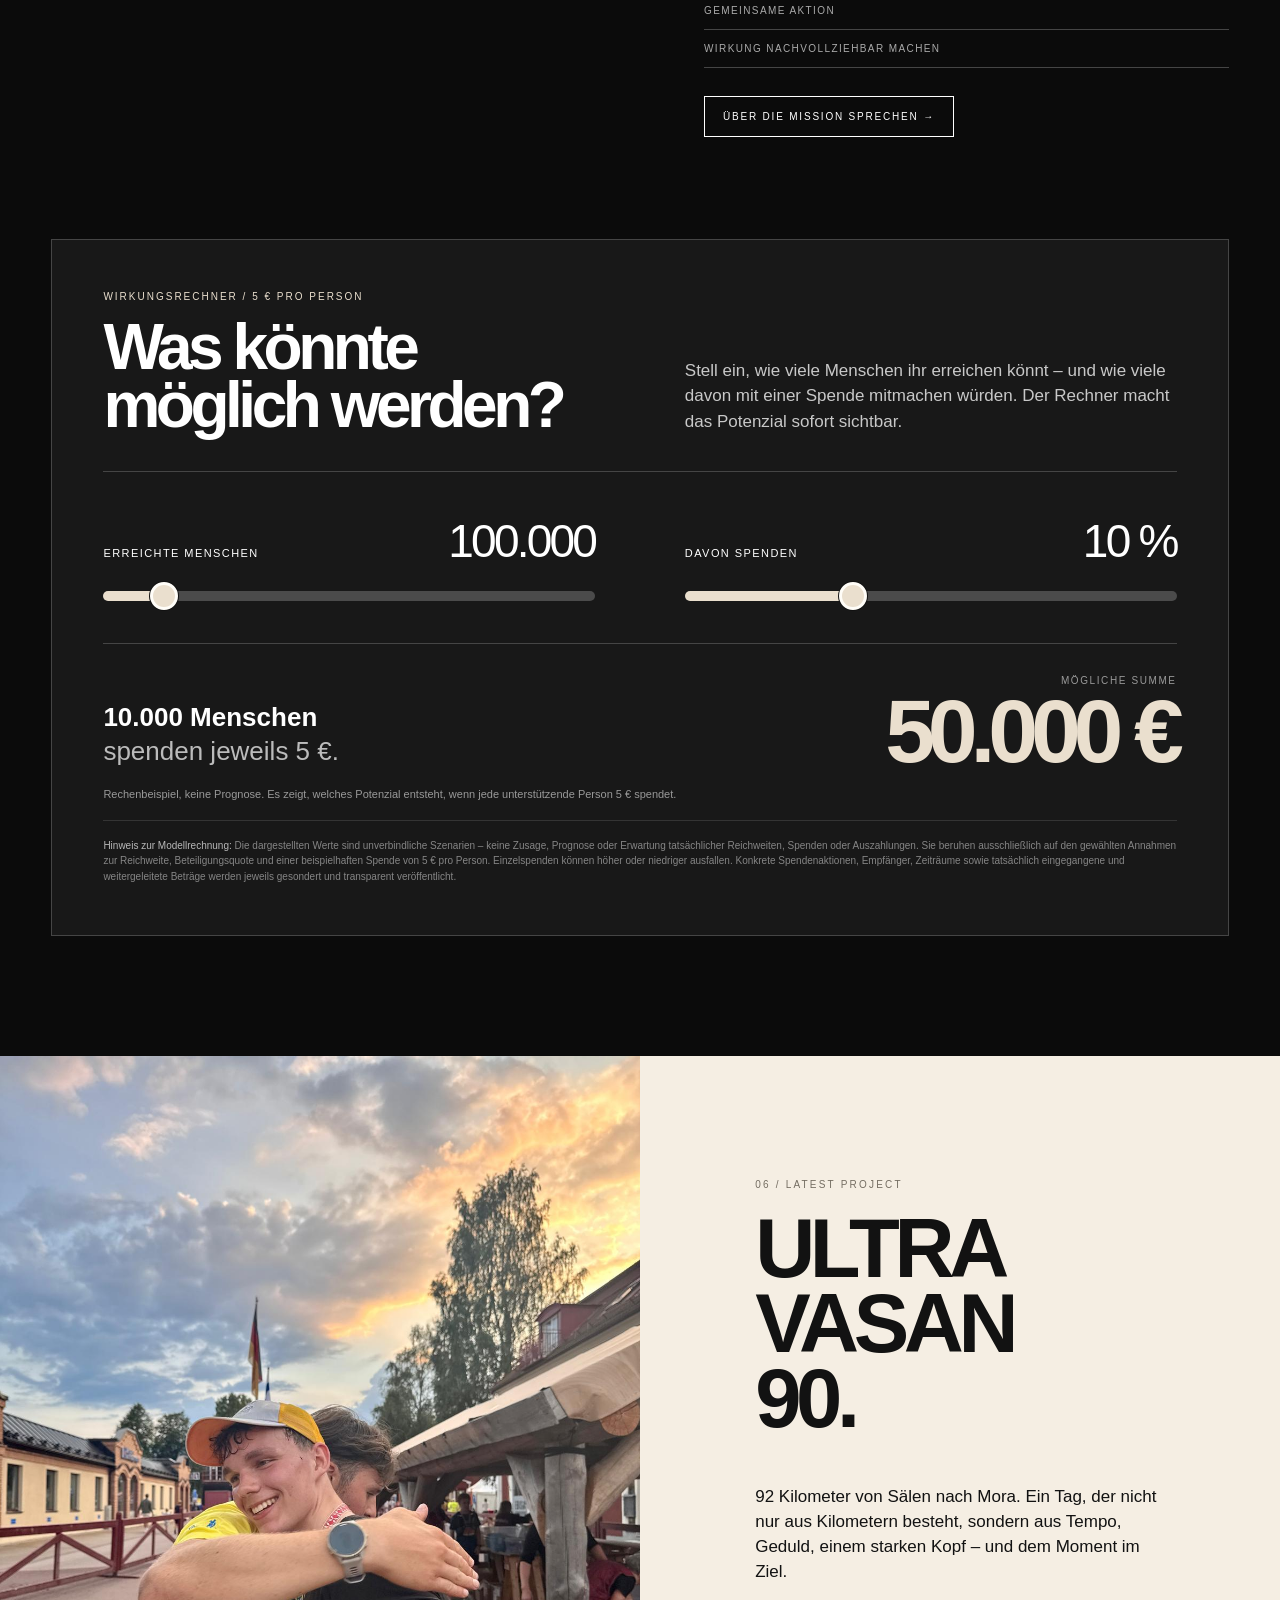
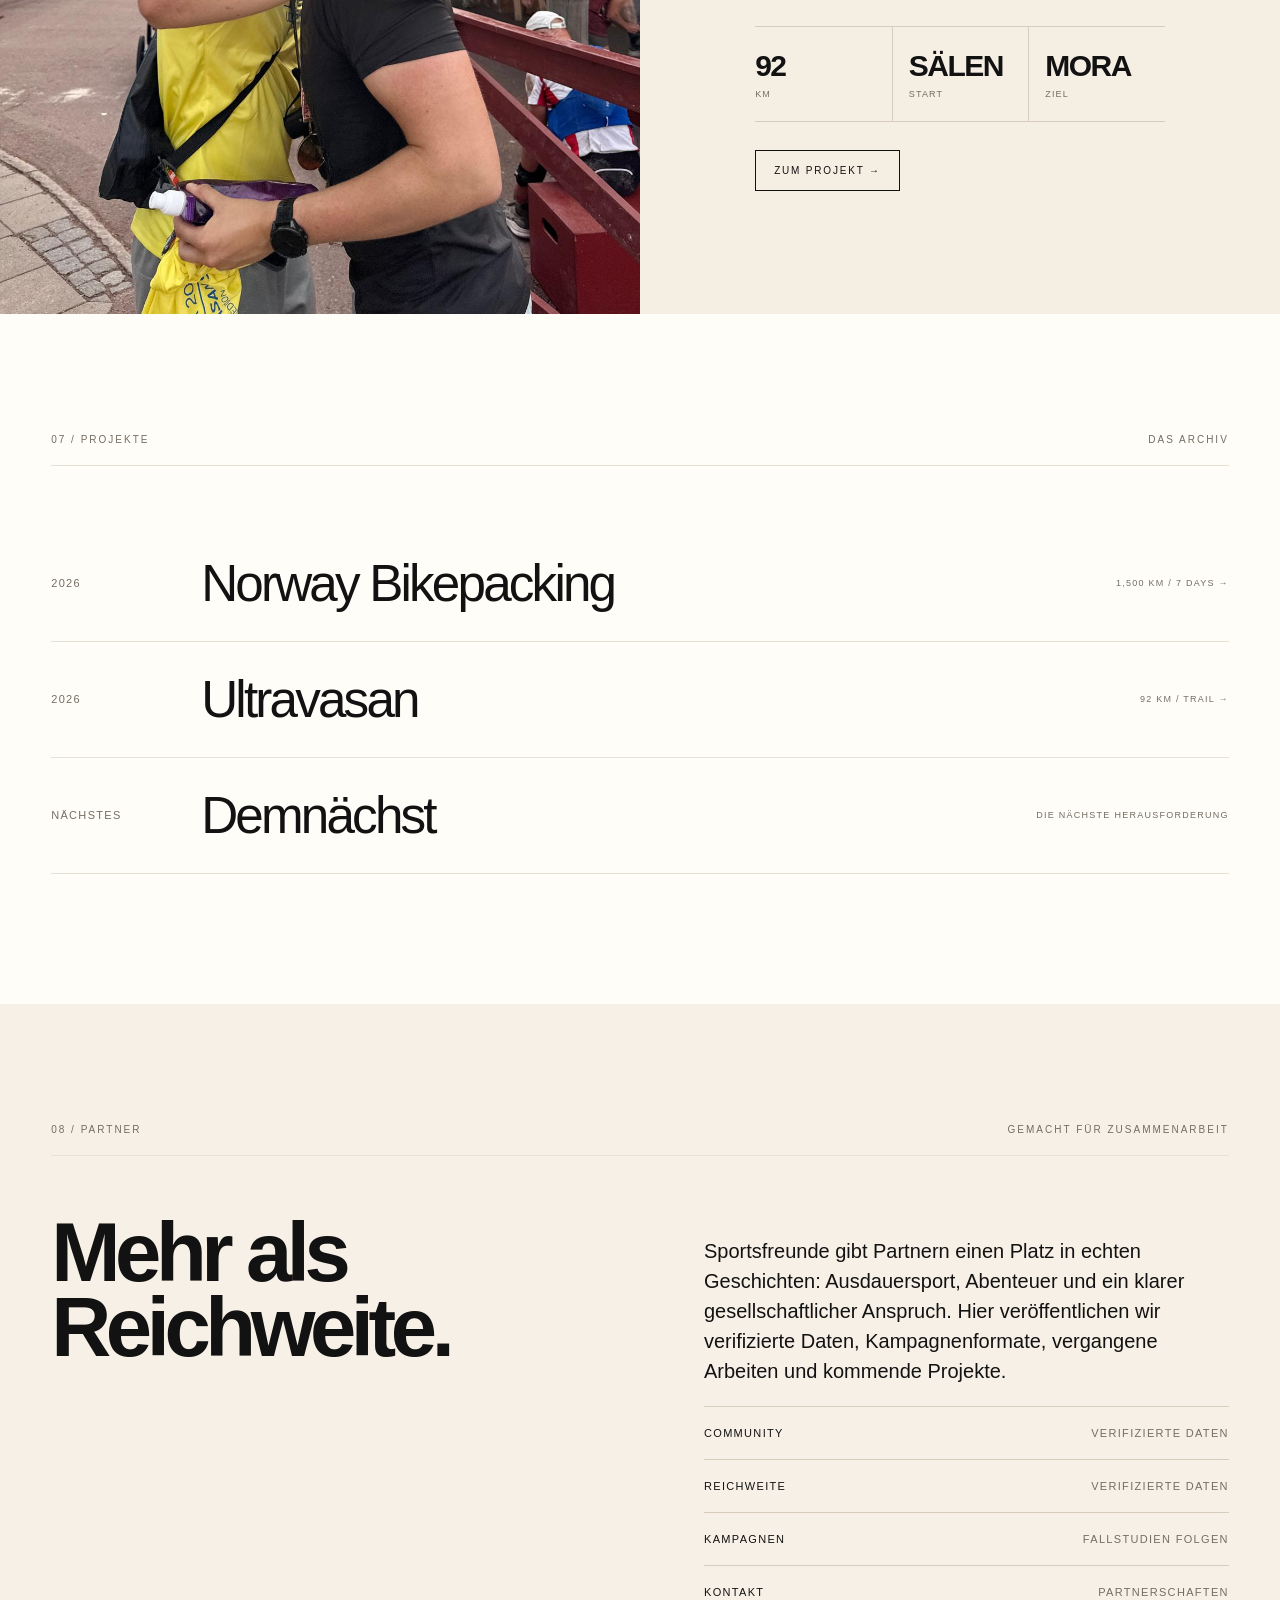
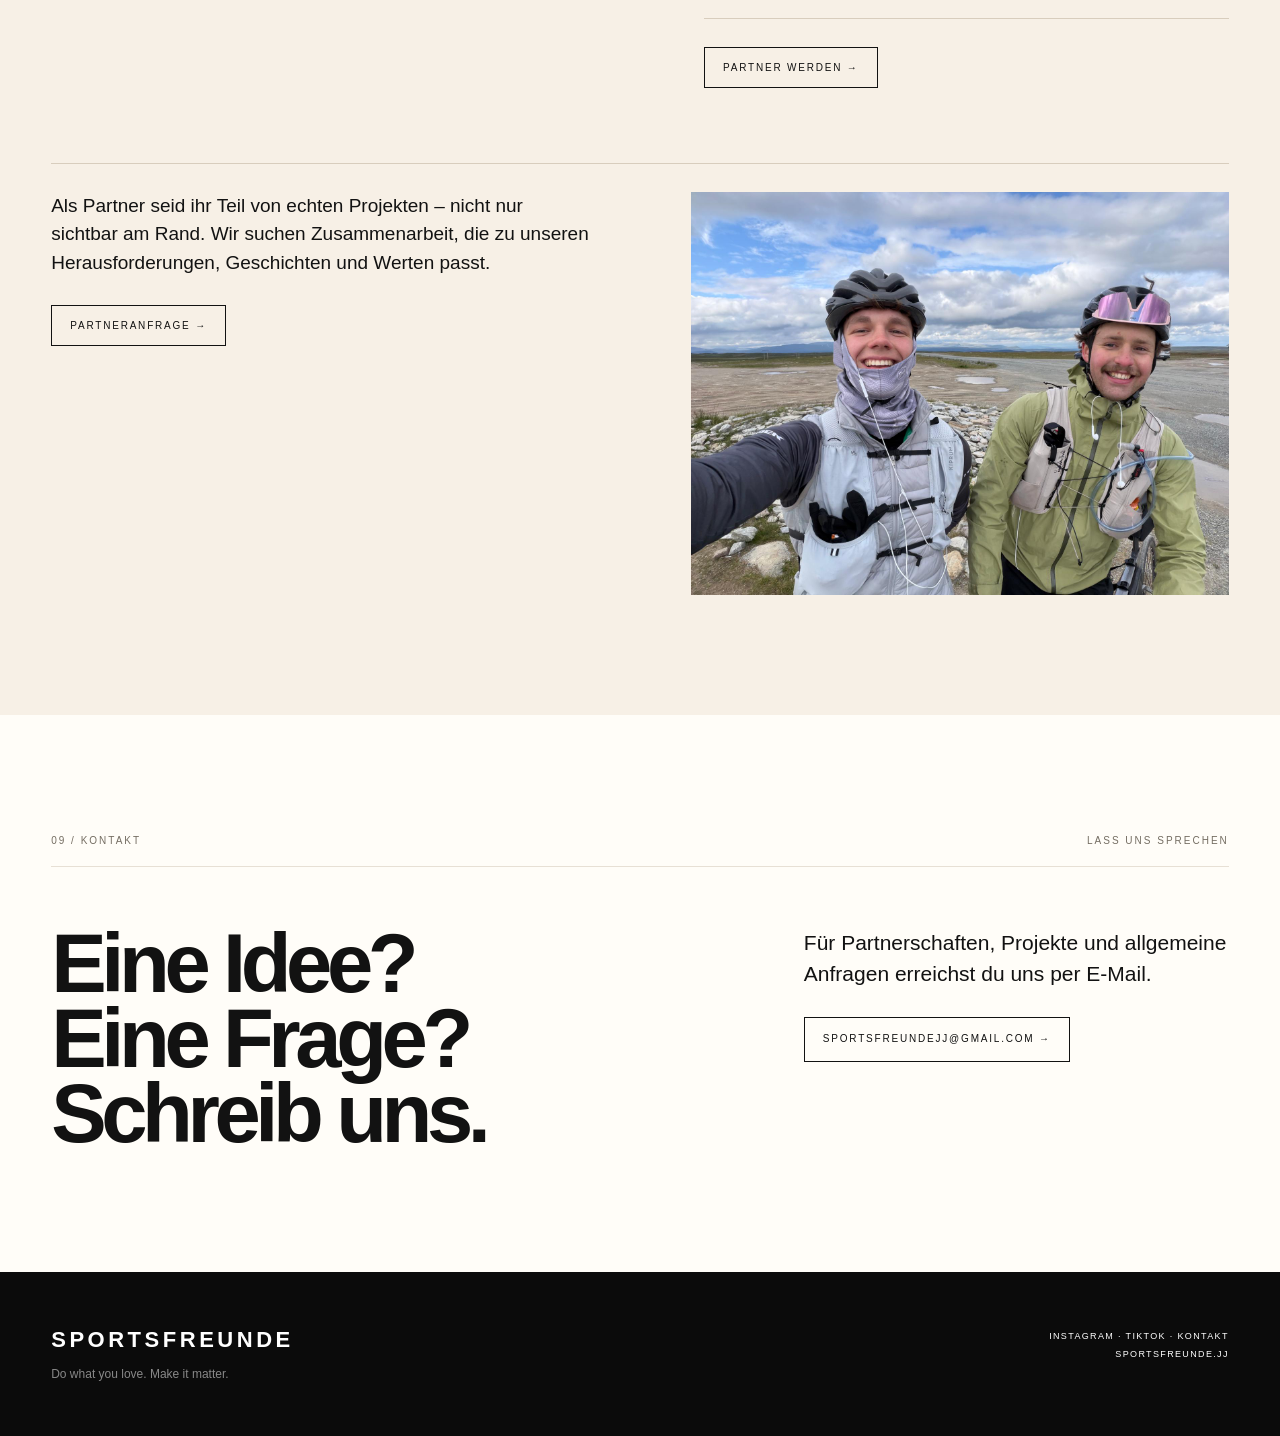
==== commit 20ef296e: "Demo-Platzhalter Dymnäs aus Wirkung entfernen" ====
--- a/index.html
+++ b/index.html
@@ -70,12 +70,12 @@
 </section>
 
 <section id="impact" class="section impact">
-<div class="section-head"><div class="section-no">05 / WIRKUNG</div><div class="section-no">AKTUELLE MISSION</div></div>
+<div class="section-head"><div class="section-no">05 / WIRKUNG</div><div class="section-no">NÄCHSTE MISSION</div></div>
 <div class="impact-grid">
 <div><div class="impact-title">Das Ziel ist<br>nicht nur,<br><em>anzukommen.</em></div></div>
 <div class="impact-side">
-<div class="mission-card"><div class="mission-label">Aktuelle Mission / In Vorbereitung</div><div class="mission-name">Dymnäs.<br><span>Gemeinsam.</span></div></div>
-<p class="impact-note">Das Projekt entsteht gerade. Mit Dymnäs wollen wir aus dem, was wir lieben, eine konkrete positive Wirkung machen – mit transparenten Zielen und einem klaren Plan statt leeren Versprechen.</p><div class="mission-points"><div>Sport als Ausgangspunkt</div><div>Gemeinsame Aktion</div><div>Wirkung nachvollziehbar machen</div></div>
+<div class="mission-card"><div class="mission-label">Nächster Schritt / In Vorbereitung</div><div class="mission-name">Sport.<br><span>Wirkung.</span></div></div>
+<p class="impact-note">Die nächste Mission entsteht gerade. Wir machen aus dem, was wir lieben, konkrete positive Wirkung – mit transparenten Zielen und einem klaren Plan statt leeren Versprechen.</p><div class="mission-points"><div>Sport als Ausgangspunkt</div><div>Gemeinsame Aktion</div><div>Wirkung nachvollziehbar machen</div></div>
 <a class="button" href="#contact">Über die Mission sprechen →</a>
 </div>
 </div>
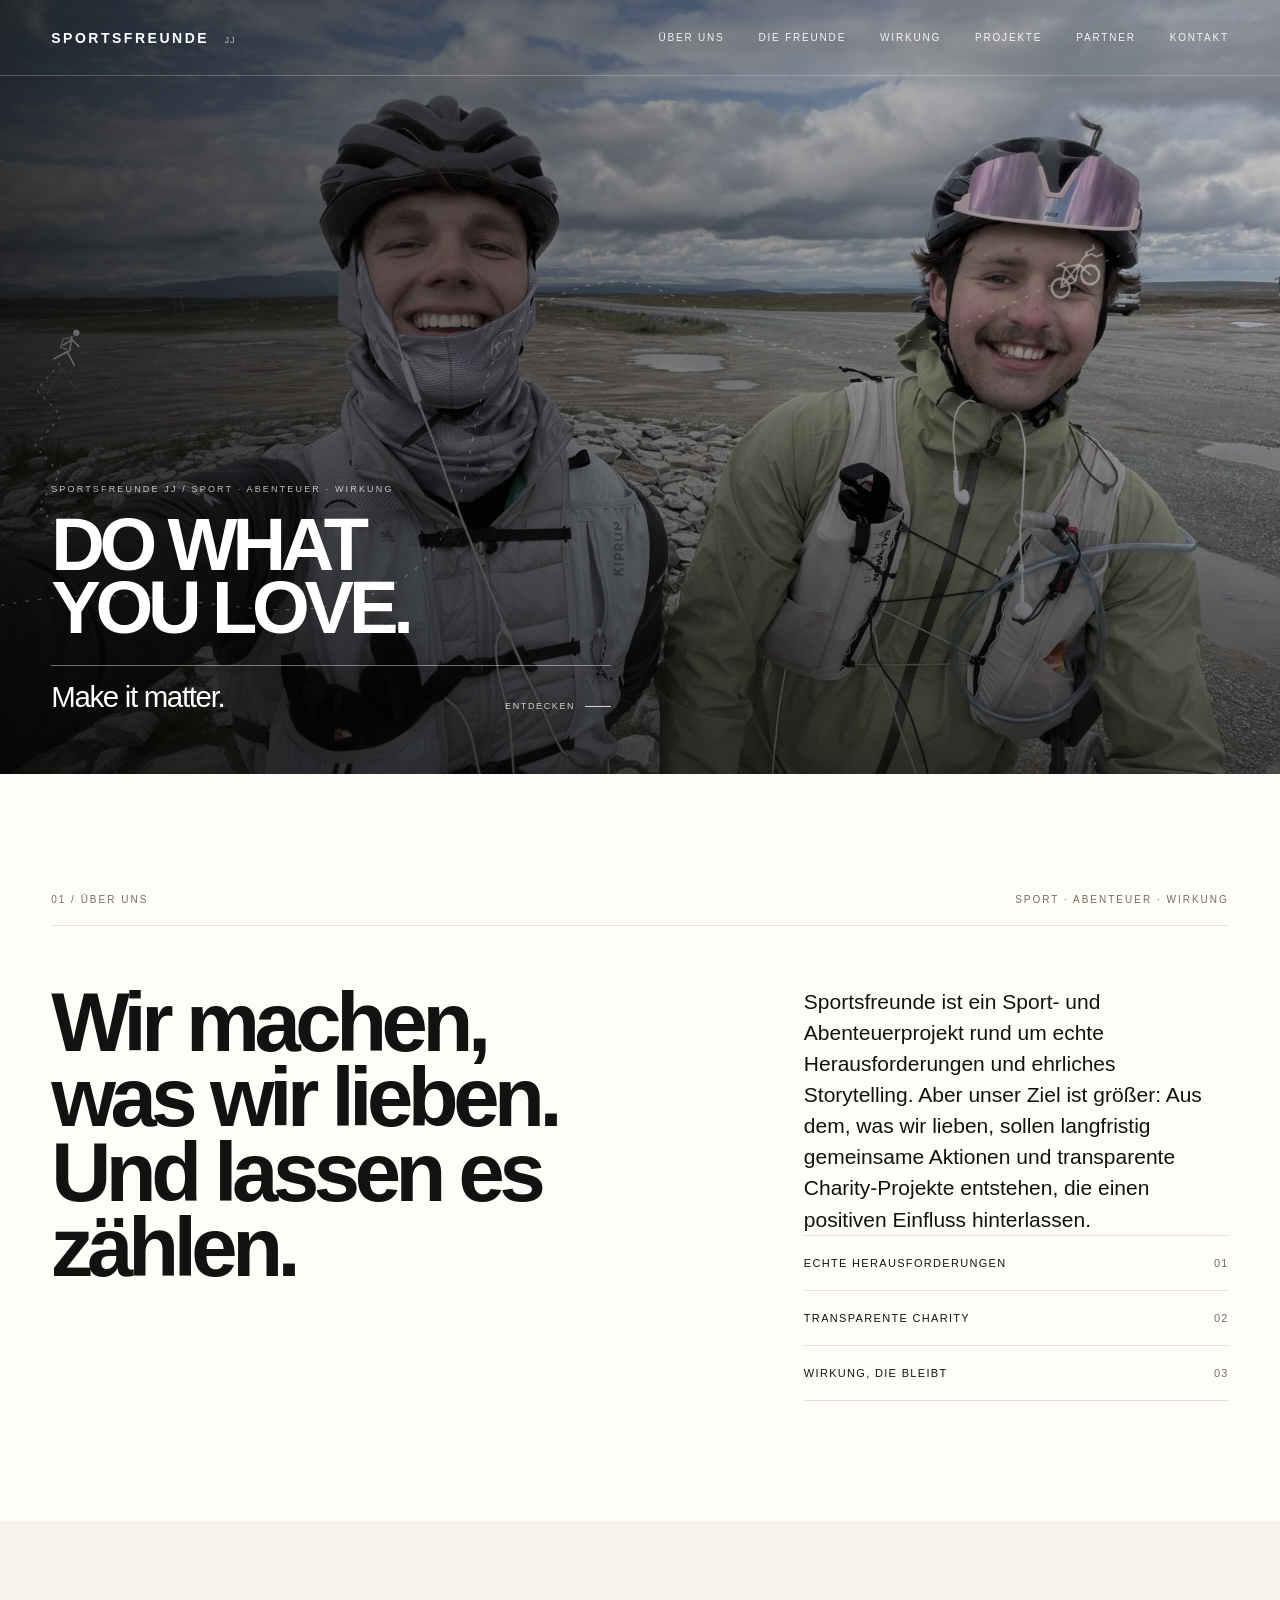
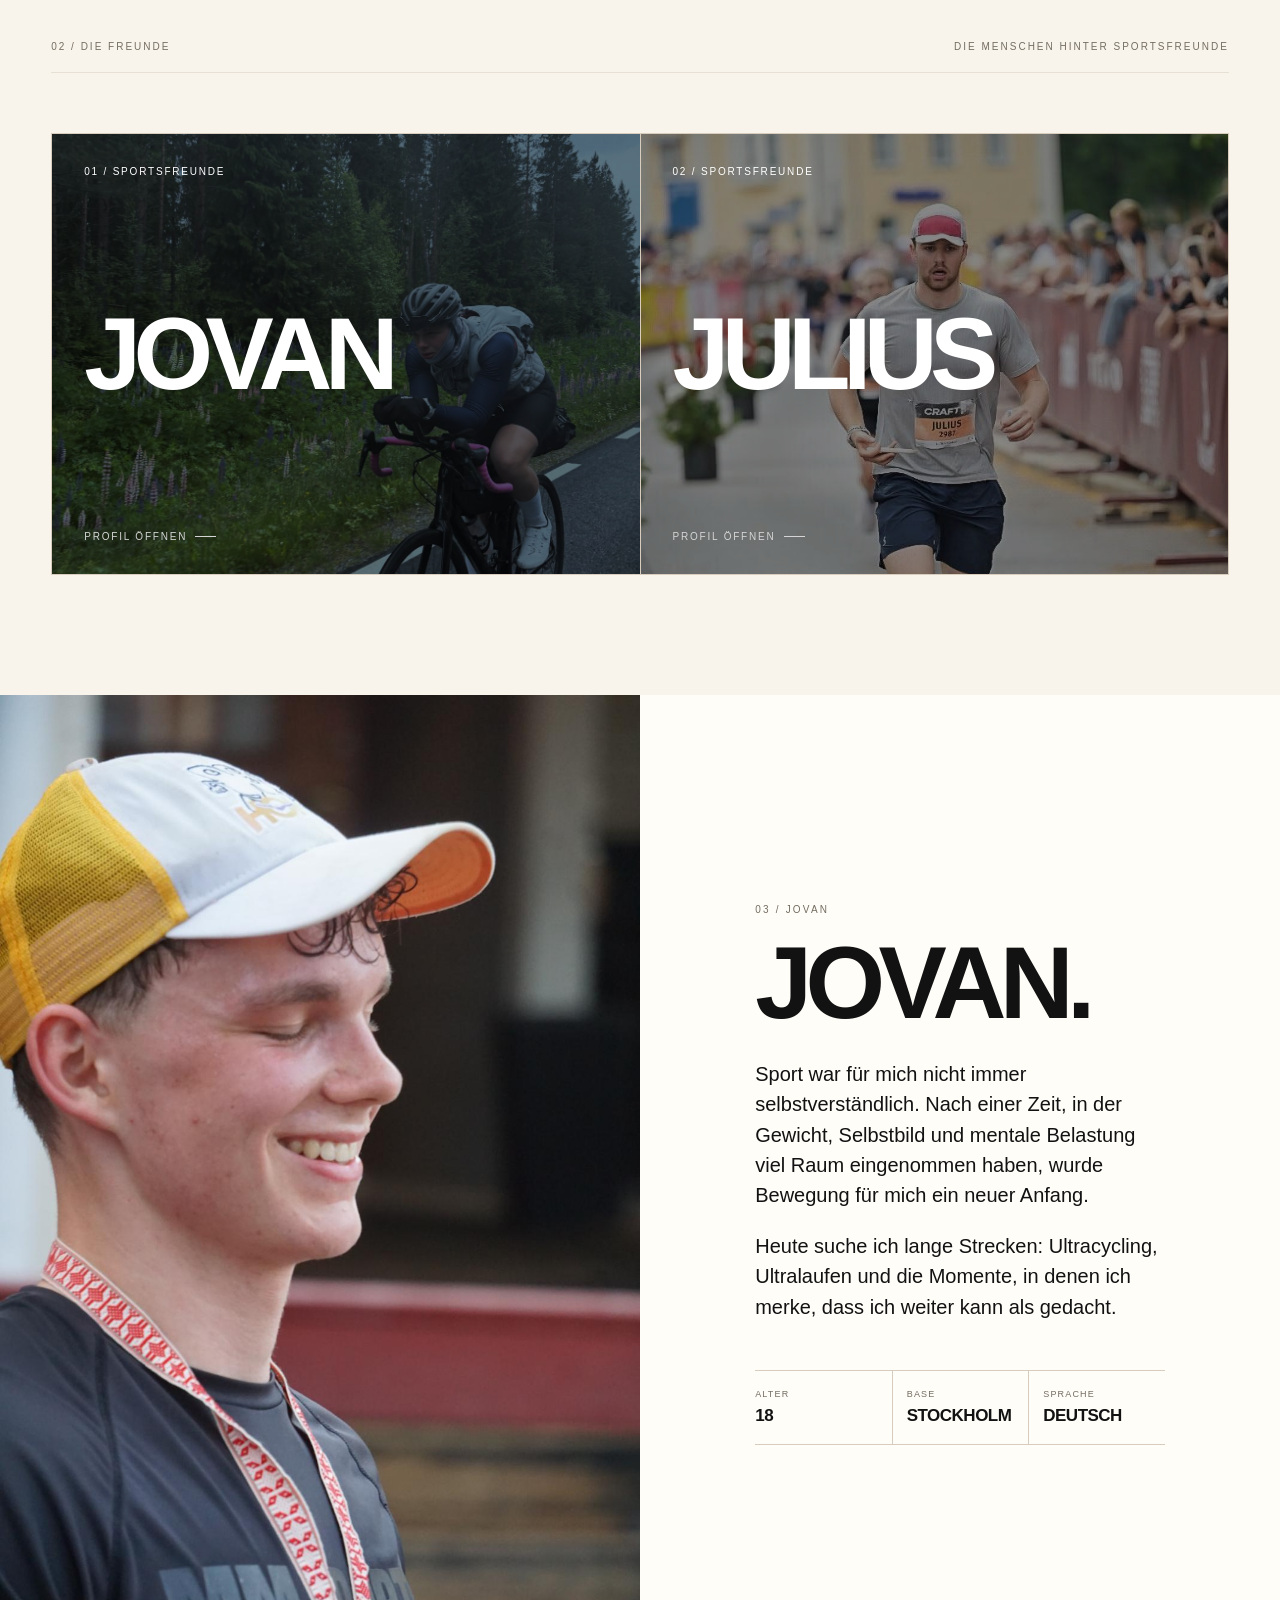
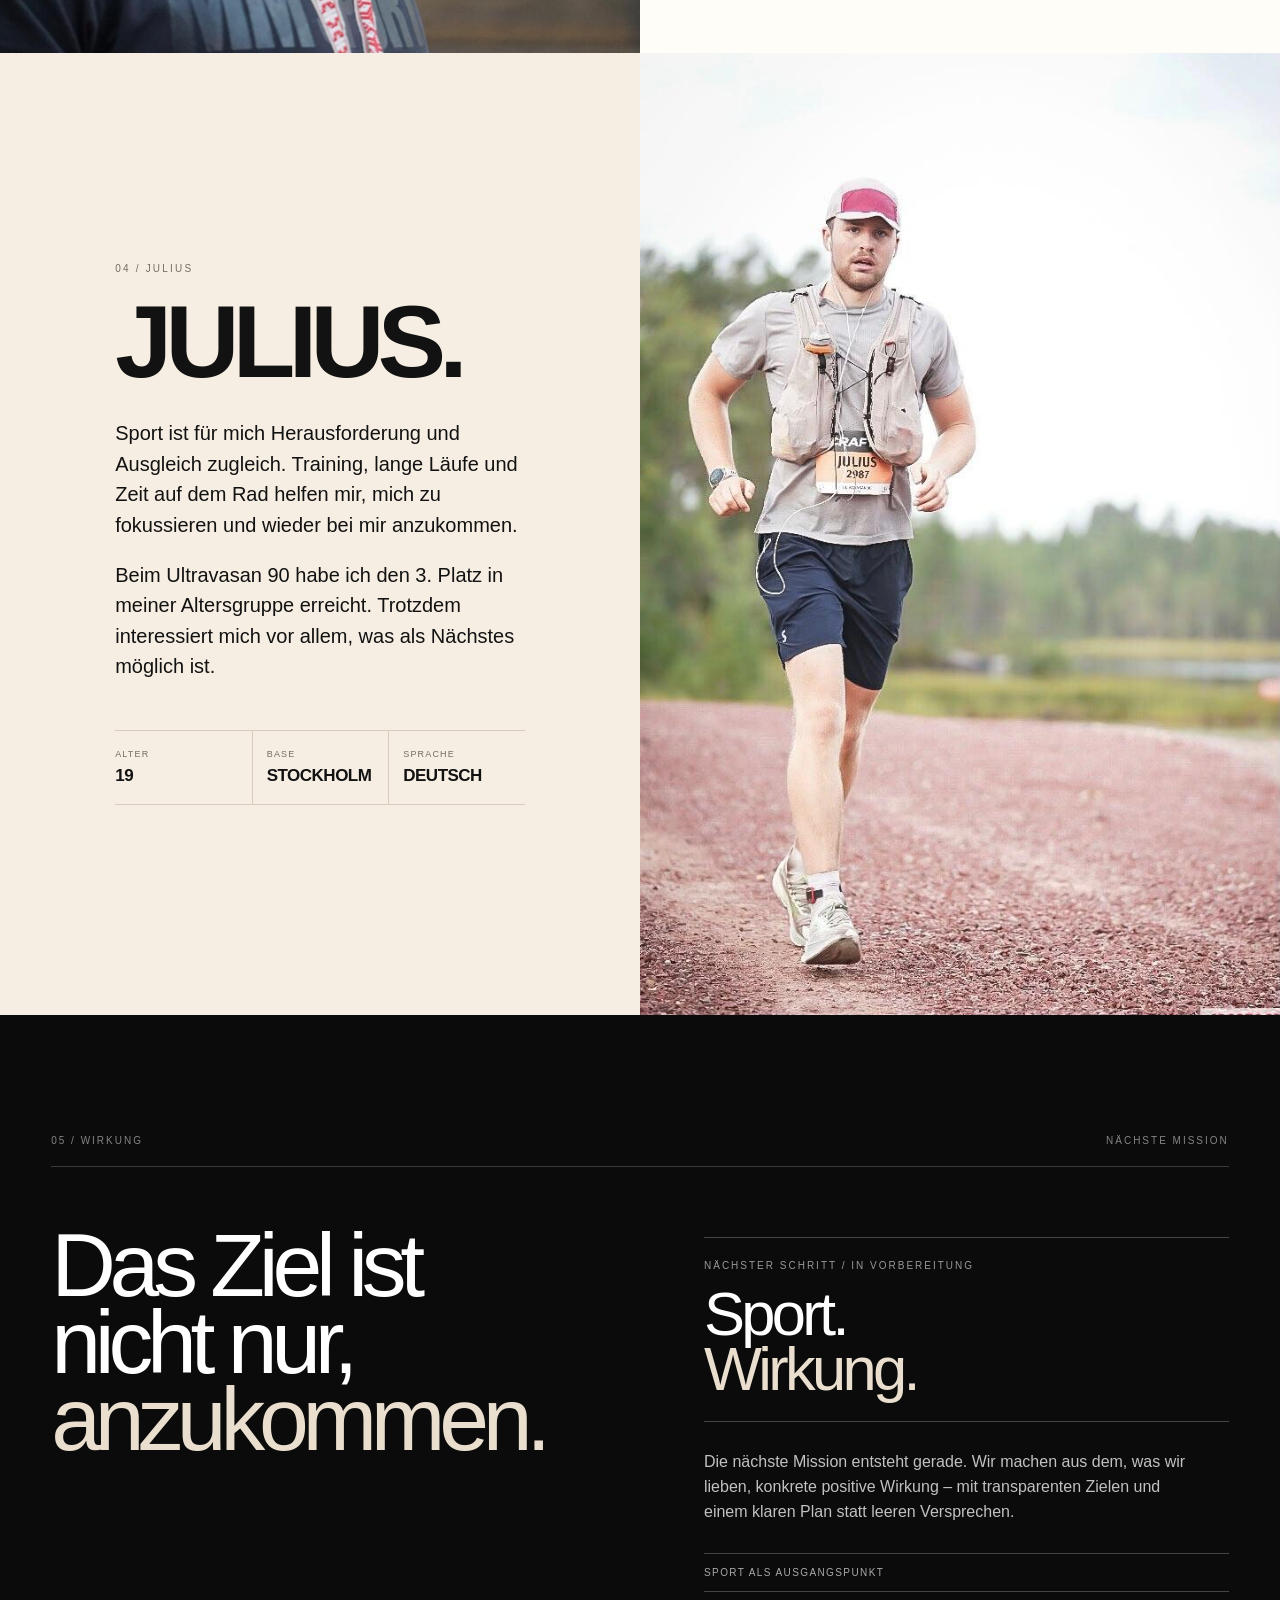
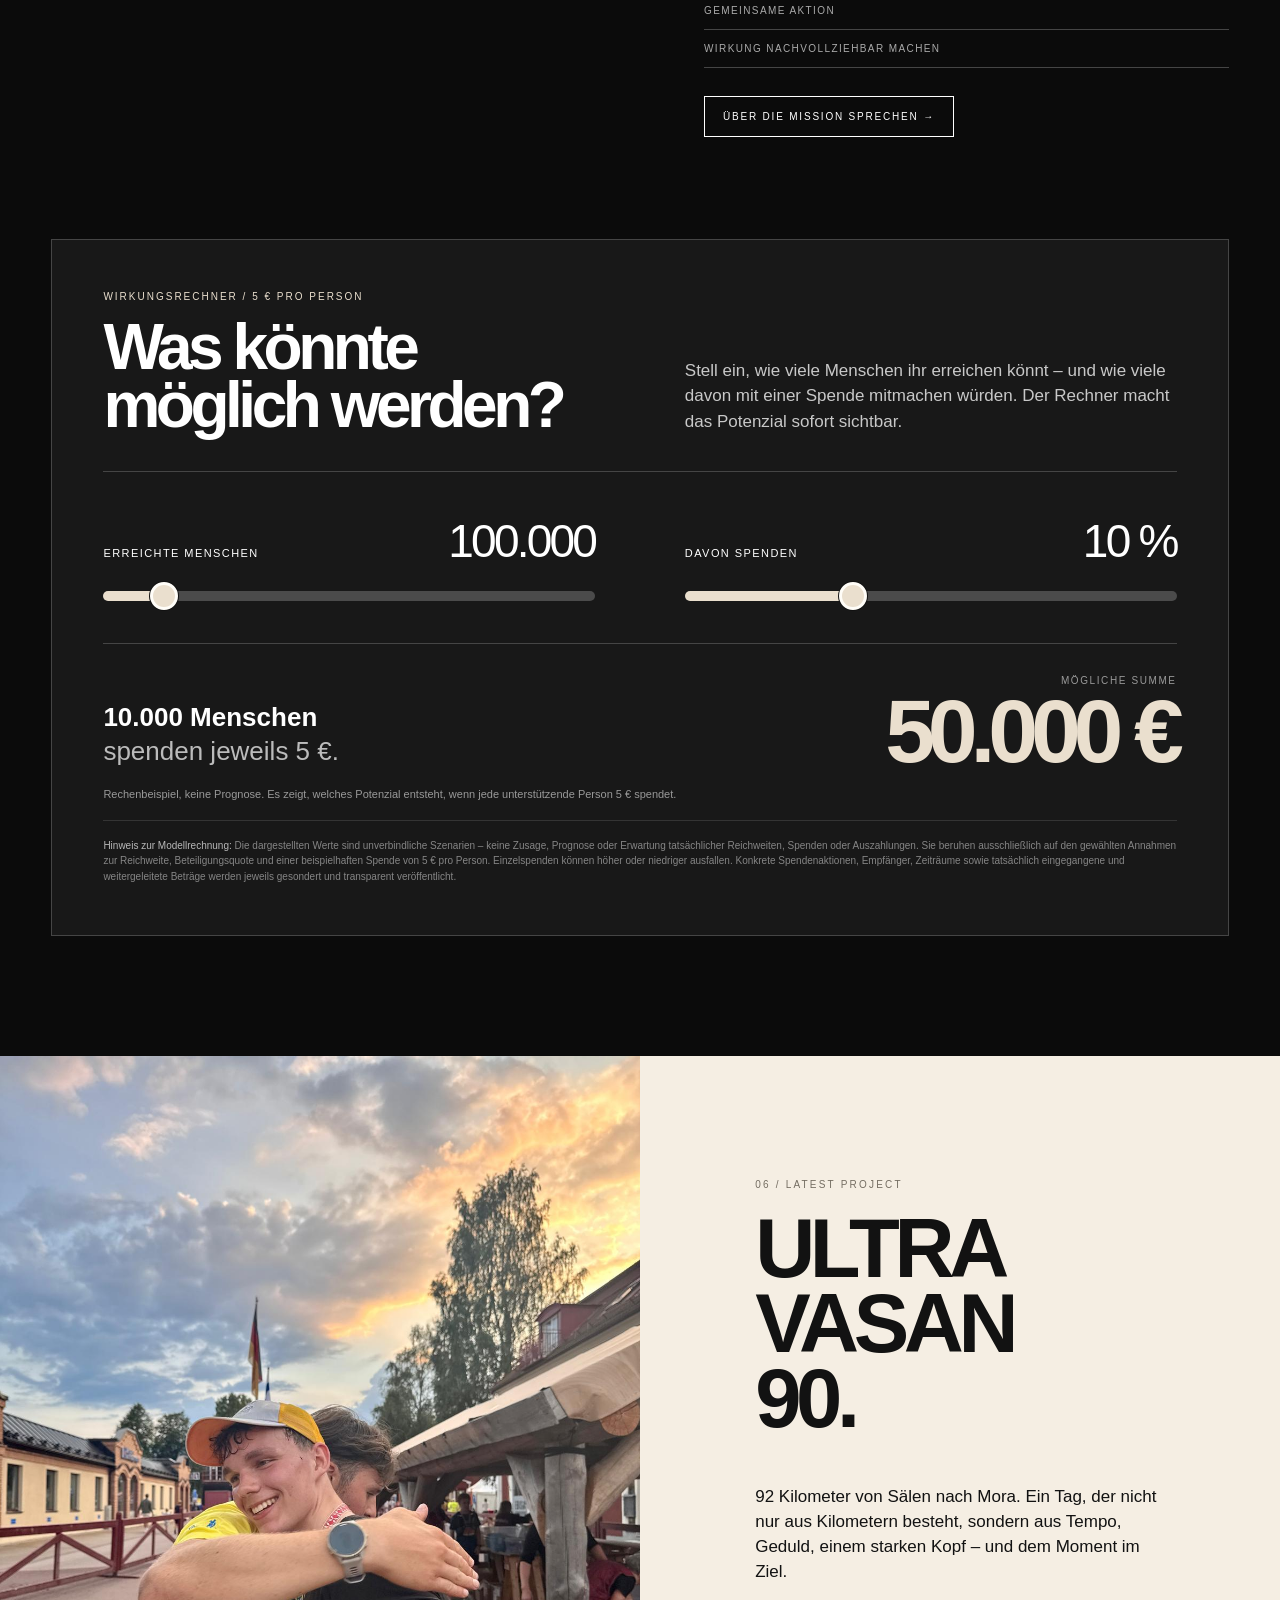
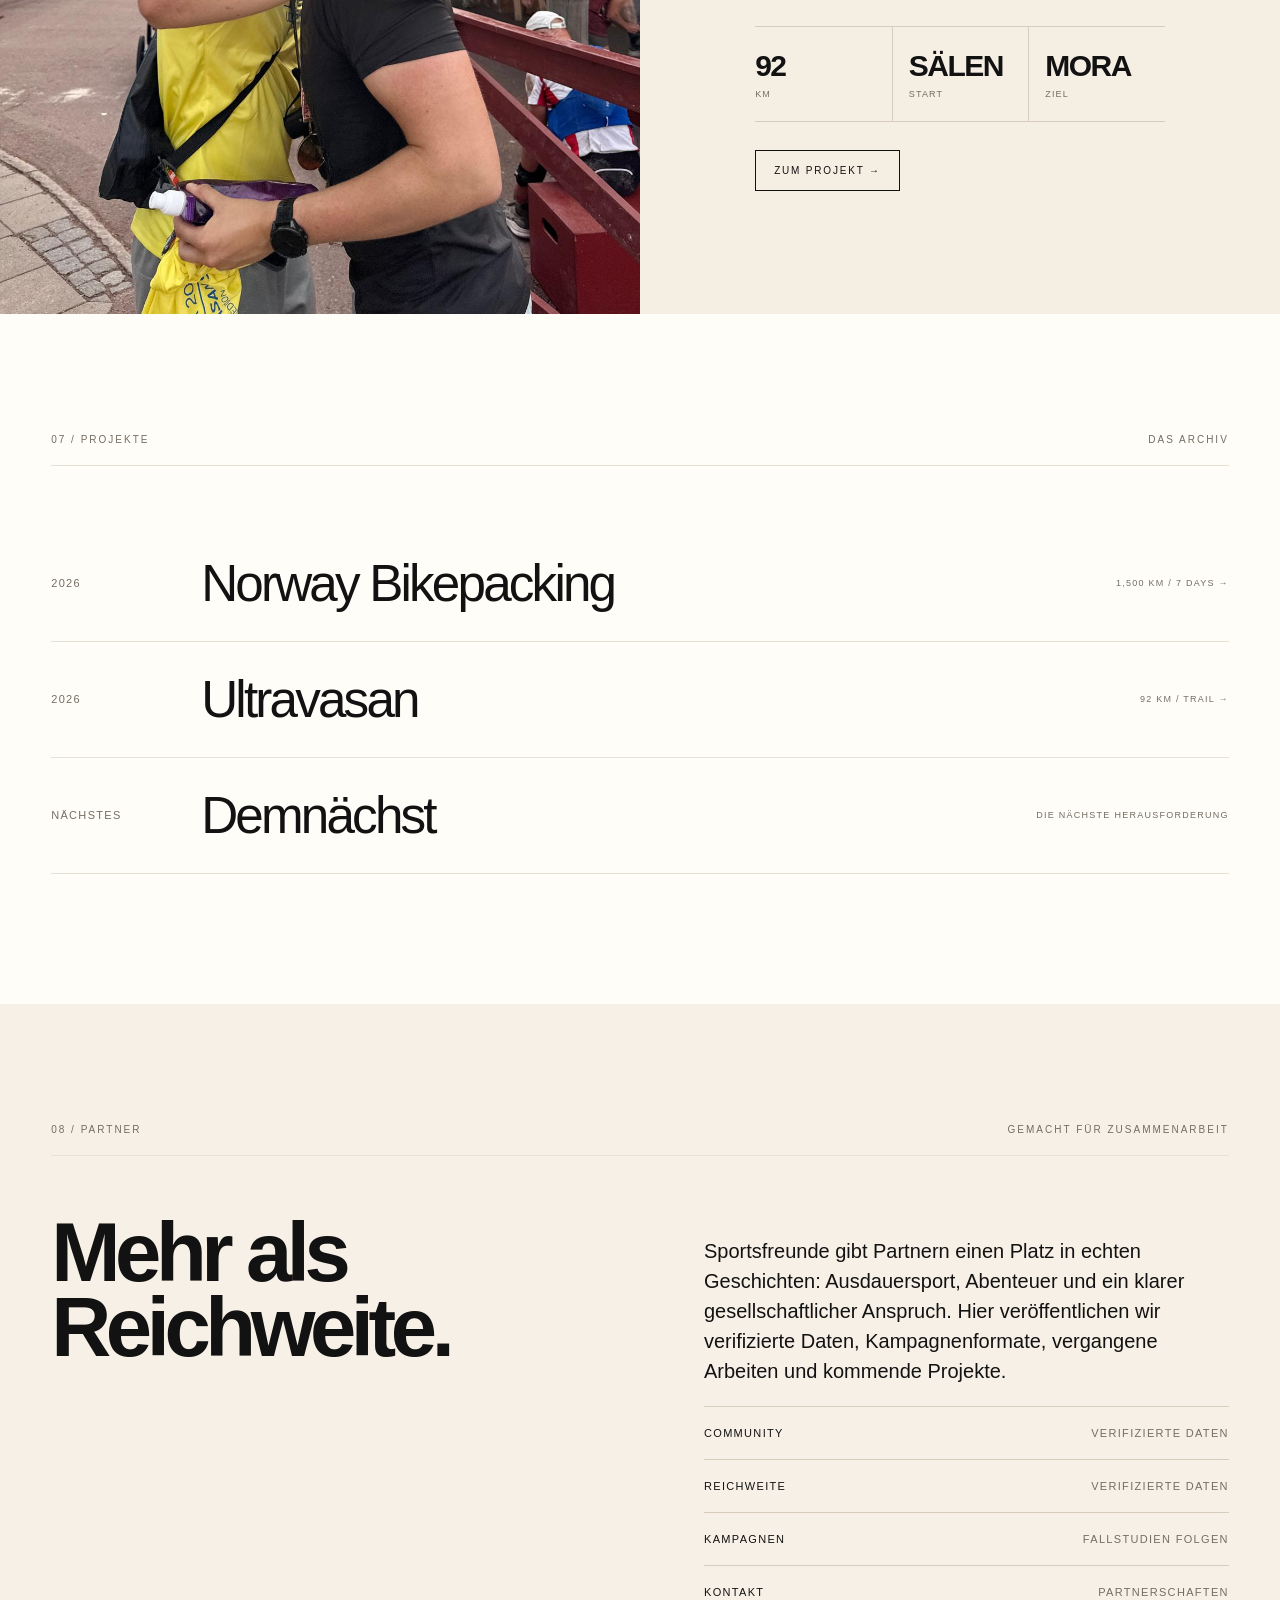
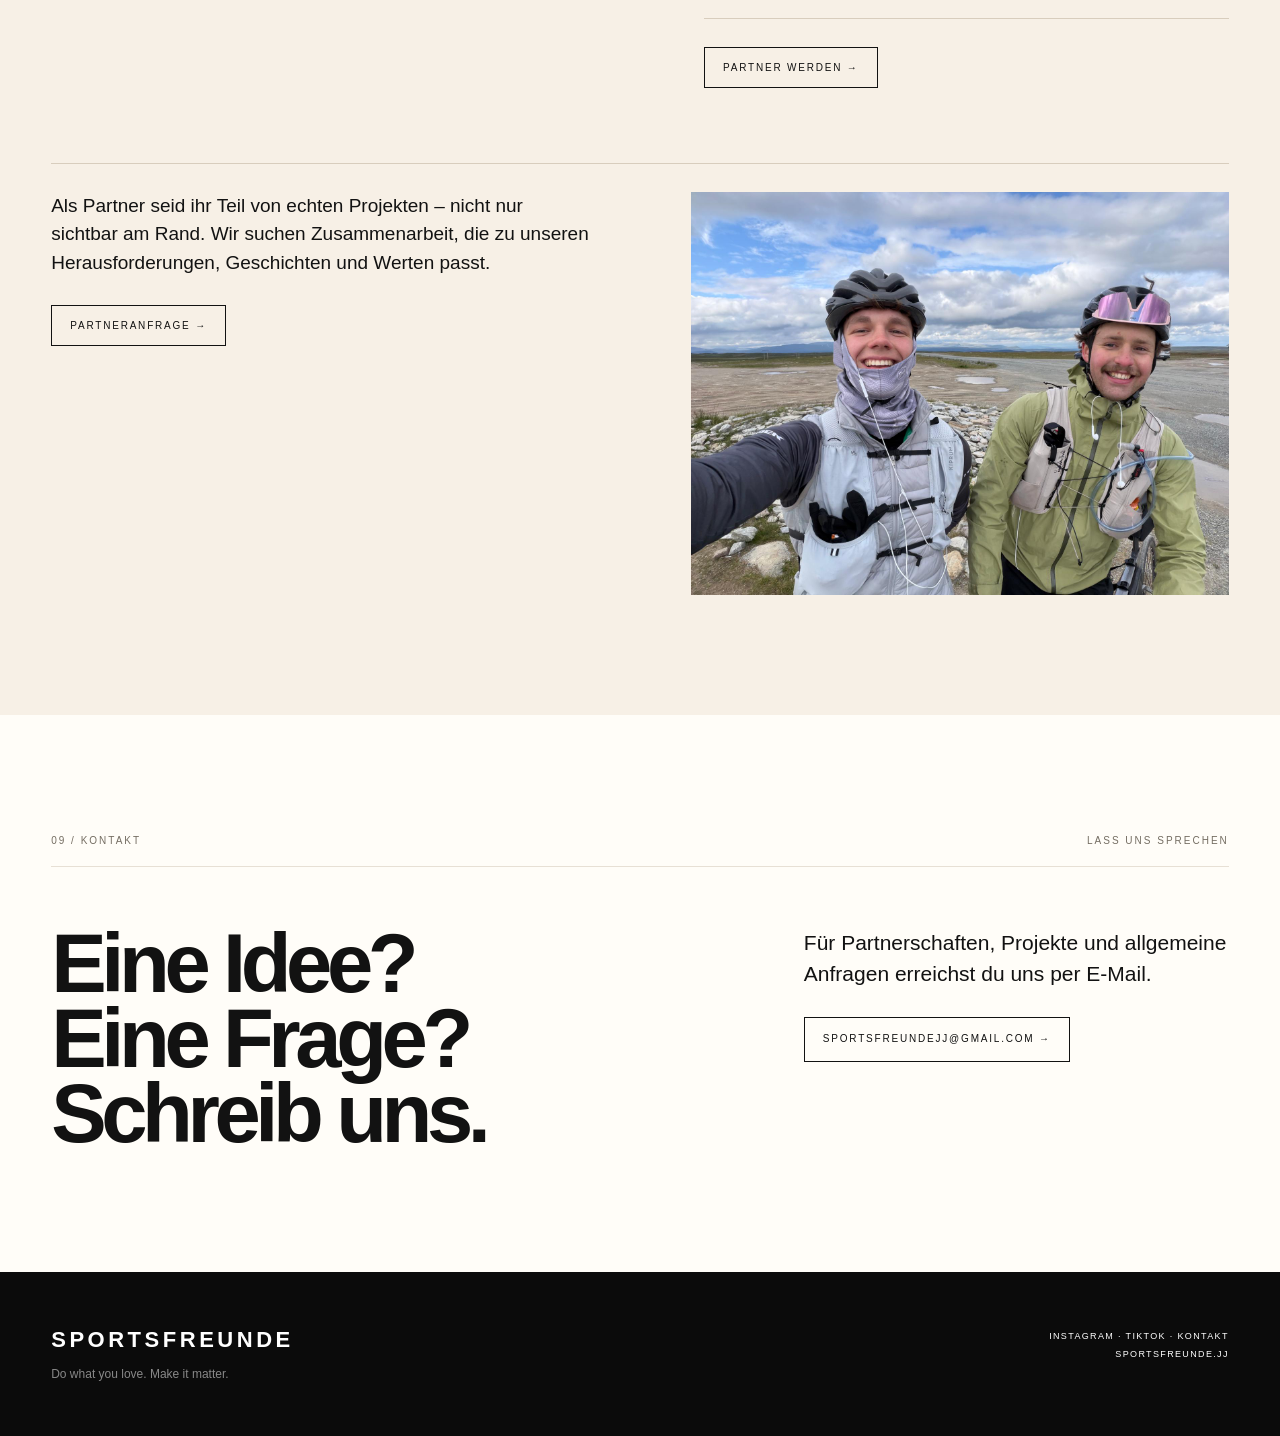
==== commit c2aa6332: "Hero-Animation als TT-Bike gestalten" ====
--- a/index.html
+++ b/index.html
@@ -34,7 +34,7 @@
 <header class="hero">
 <nav class="nav"><div class="brand">SPORTSFREUNDE <small>JJ</small></div><div class="links"><a href="#about">Über uns</a><a href="#people">Die Freunde</a><a href="#impact">Wirkung</a><a href="#projects">Projekte</a><a href="#partners">Partner</a><a href="#contact">Kontakt</a></div></nav>
 <img src="assets/shared-norway-road.jpeg" alt="Jovan und Julius unterwegs in Norwegen">
-<div class="hero-ride" aria-hidden="true"><svg viewBox="0 0 1440 820" preserveAspectRatio="none" role="presentation"><path id="hero-track" class="hero-ride-track" d="M1425 255C1280 220 1160 340 980 370C800 400 770 250 625 315C485 375 580 560 430 625C285 685 185 590 -60 655"/><g class="ride-bike"><animateMotion begin="0s" dur="18s" repeatCount="indefinite" rotate="auto-reverse"><mpath href="#hero-track"/></animateMotion><g transform="translate(-31 -25)"><g class="bike-wheel"><circle cx="12" cy="32" r="10" fill="none" stroke="currentColor" stroke-width="1.4"/><path d="M5 32h14M12 25v14" fill="none" stroke="currentColor" stroke-width=".7" opacity=".75"/></g><g class="bike-wheel"><circle cx="46" cy="32" r="10" fill="none" stroke="currentColor" stroke-width="1.4"/><path d="M39 32h14M46 25v14" fill="none" stroke="currentColor" stroke-width=".7" opacity=".75"/></g><path d="M12 32 24 16l12 16H12l18 0L24 16h17l5 16M24 16l-4-7m4 7 7-7m10 7h10" fill="none" stroke="currentColor" stroke-width="1.5" stroke-linecap="round" stroke-linejoin="round"/></g></g></svg></div>
+<div class="hero-ride" aria-hidden="true"><svg viewBox="0 0 1440 820" preserveAspectRatio="none" role="presentation"><path id="hero-track" class="hero-ride-track" d="M1425 255C1280 220 1160 340 980 370C800 400 770 250 625 315C485 375 580 560 430 625C285 685 185 590 -60 655"/><g class="ride-bike"><animateMotion begin="0s" dur="18s" repeatCount="indefinite" rotate="auto-reverse"><mpath href="#hero-track"/></animateMotion><g transform="translate(-34 -25)"><g class="bike-wheel"><circle cx="12" cy="32" r="10" fill="none" stroke="currentColor" stroke-width="2.8" opacity=".9"/><circle cx="12" cy="32" r="7.6" fill="currentColor" opacity=".10"/></g><g class="bike-wheel"><circle cx="48" cy="32" r="10" fill="none" stroke="currentColor" stroke-width="2.8" opacity=".9"/><circle cx="48" cy="32" r="7.6" fill="currentColor" opacity=".10"/></g><path d="M12 32 25 14 30 32H12L41 17 30 32M25 14 41 17 48 32M25 14 20 9m-3 0h10" fill="none" stroke="currentColor" stroke-width="1.65" stroke-linecap="round" stroke-linejoin="round"/><path d="M41 17 49 12h9m-7 0 2-4h10m-5 4 4 5h7m-16-5v-4m10 0v-4" fill="none" stroke="currentColor" stroke-width="1.45" stroke-linecap="round" stroke-linejoin="round"/></g></g></svg></div>
 <div class="hero-content">
 <div class="overline">SPORTSFREUNDE JJ / SPORT · ABENTEUER · WIRKUNG</div>
 <h1><span>DO WHAT</span><span>YOU LOVE.</span></h1>
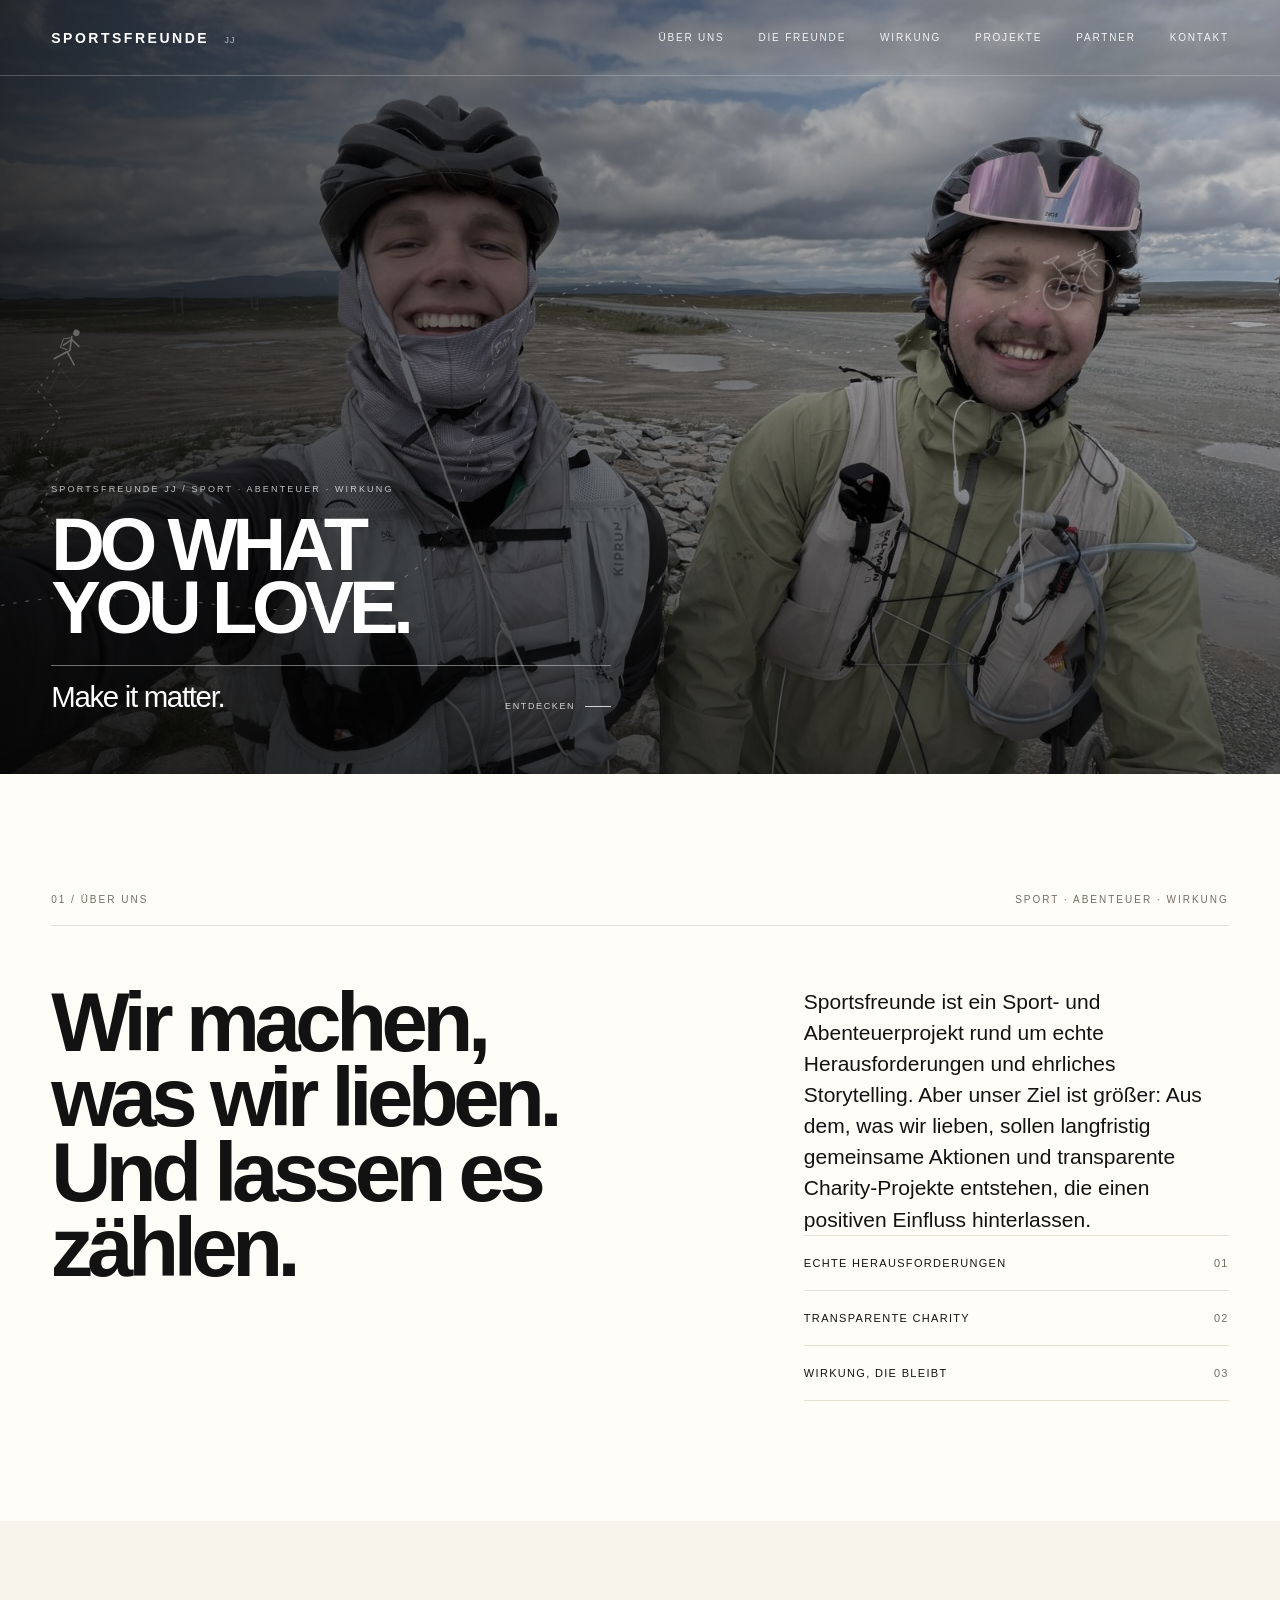
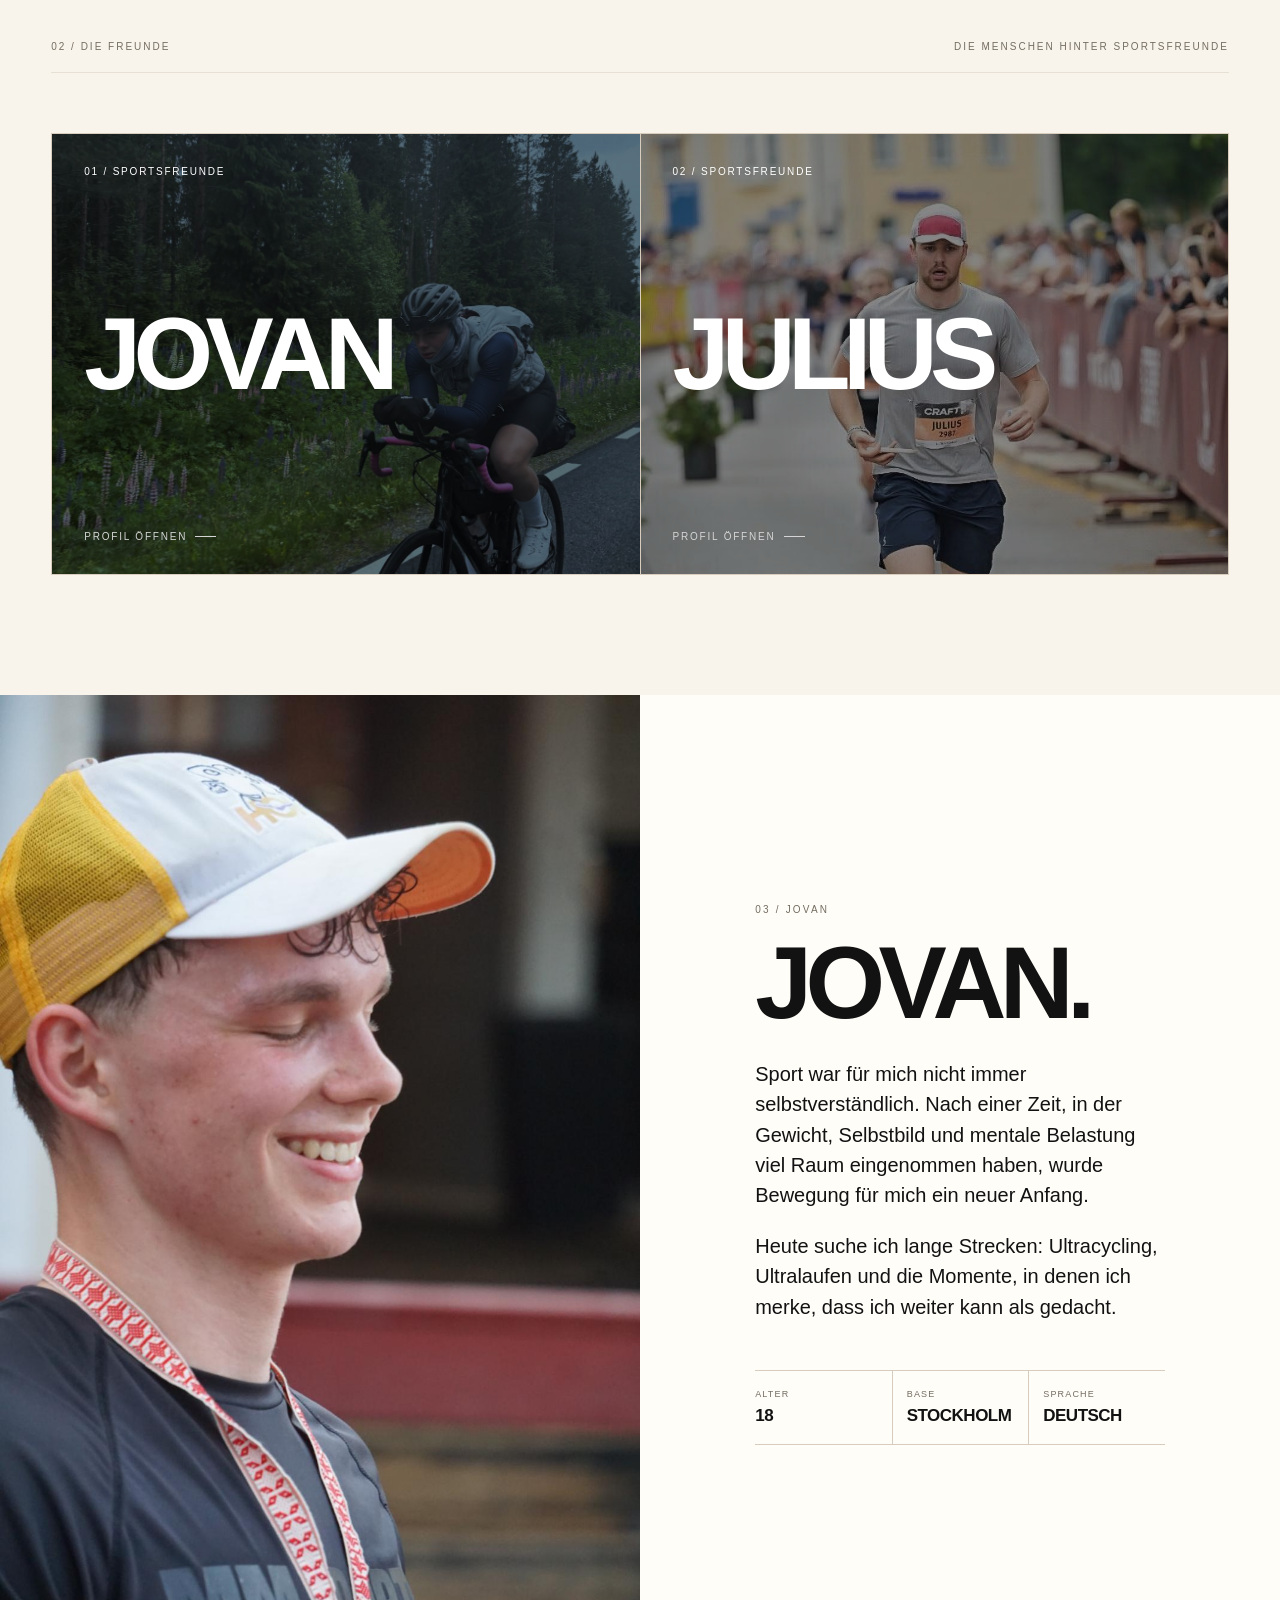
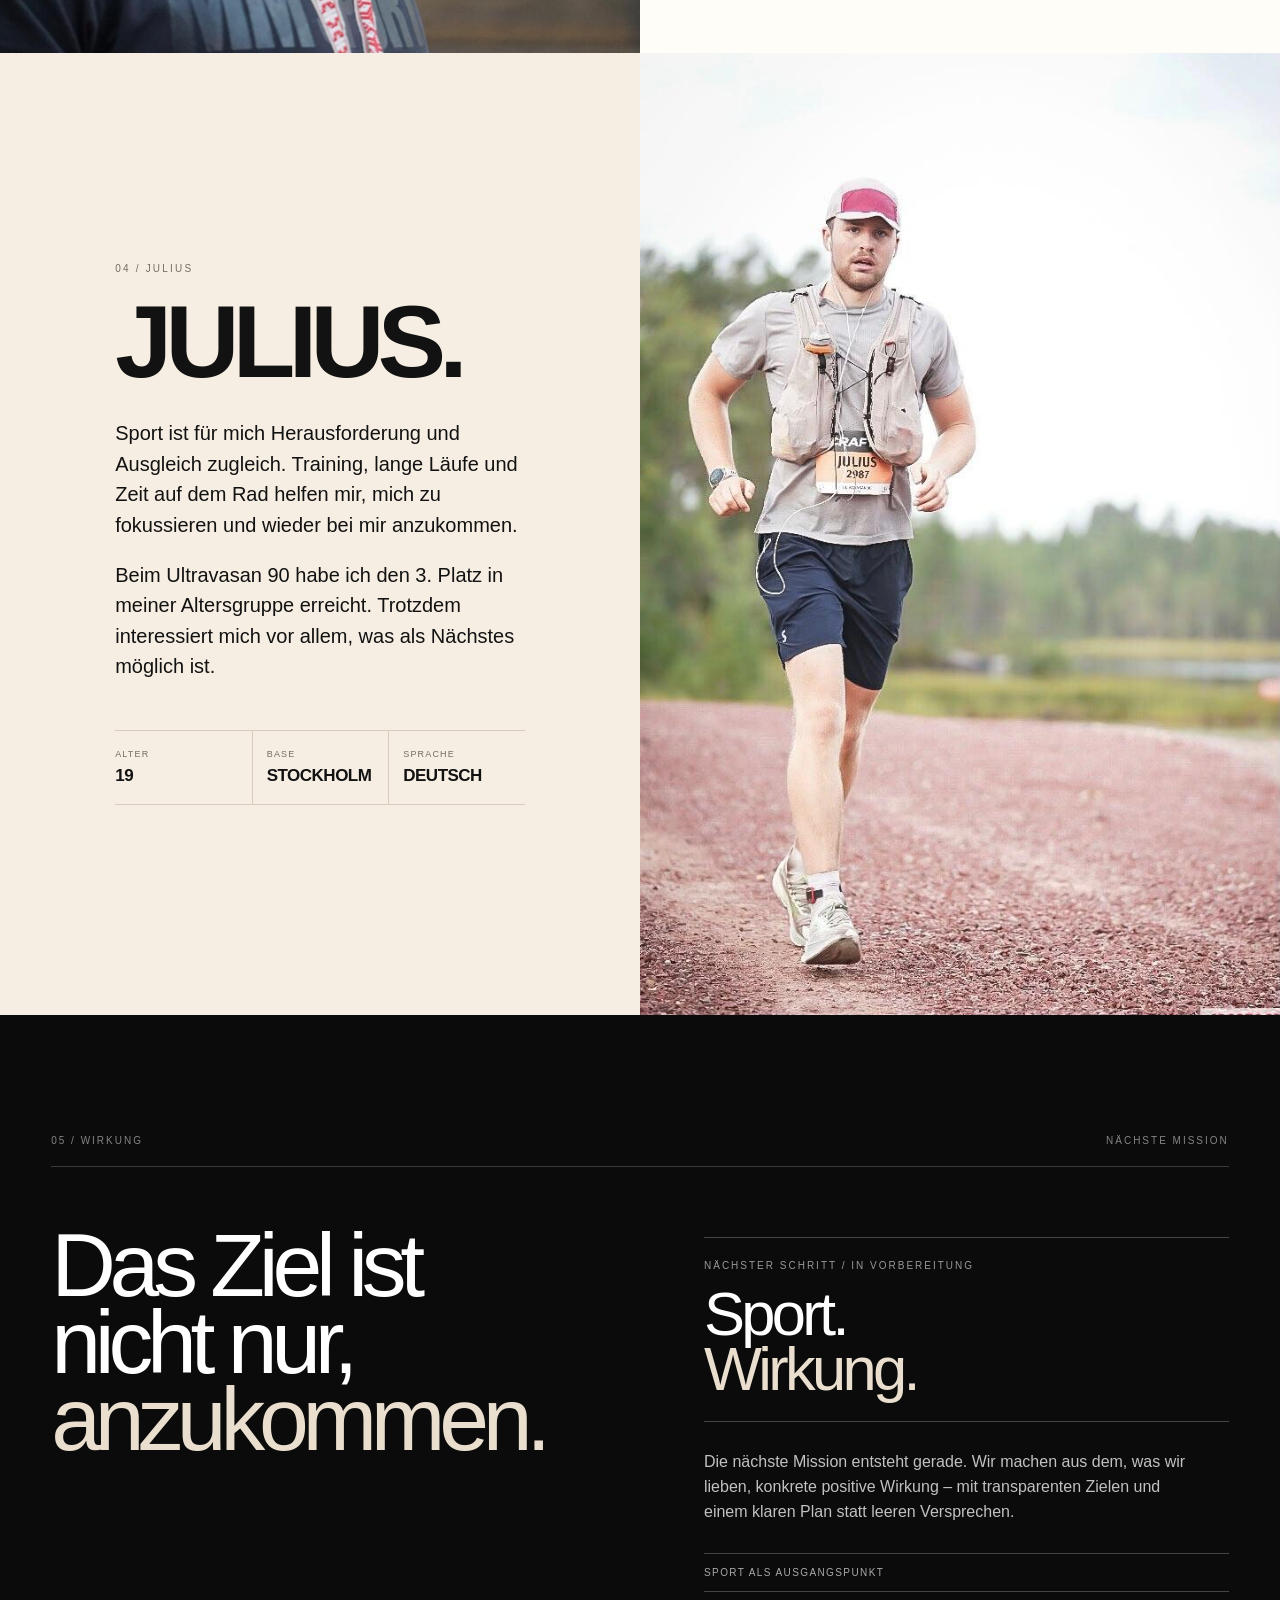
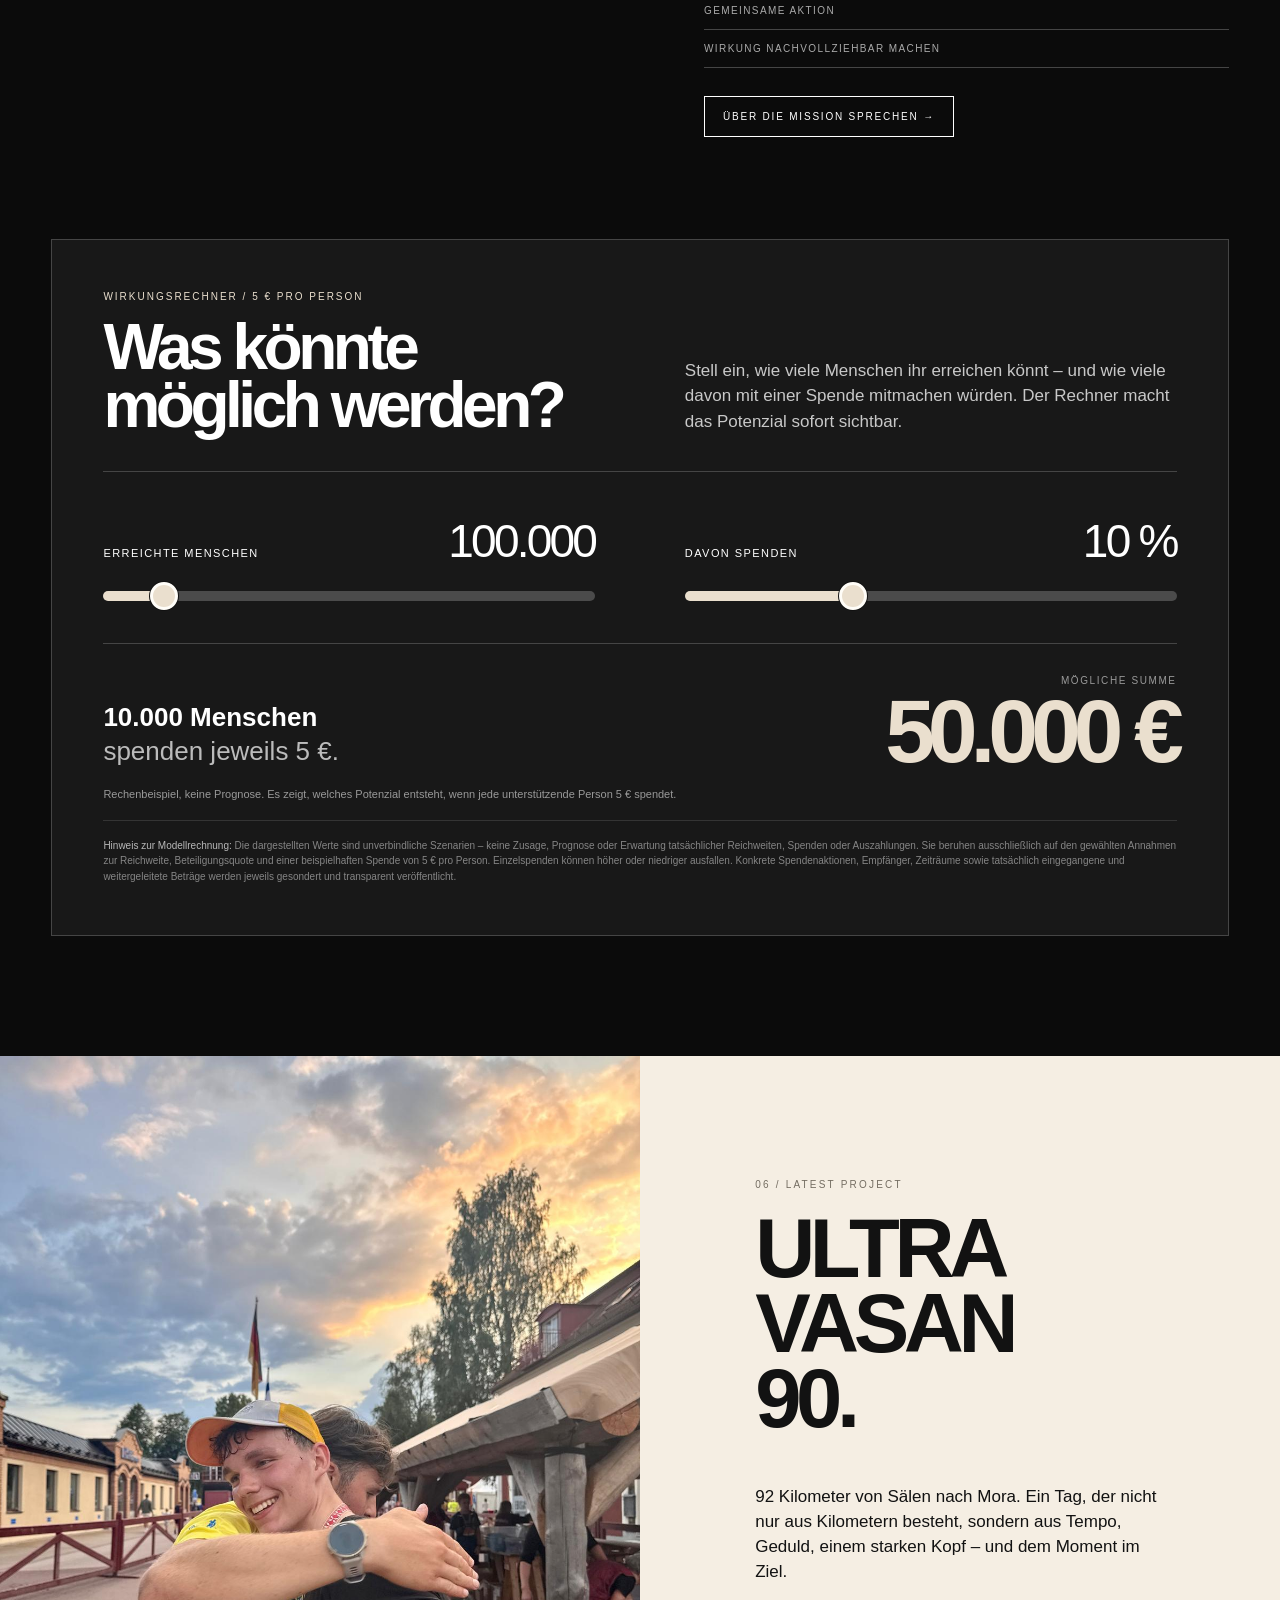
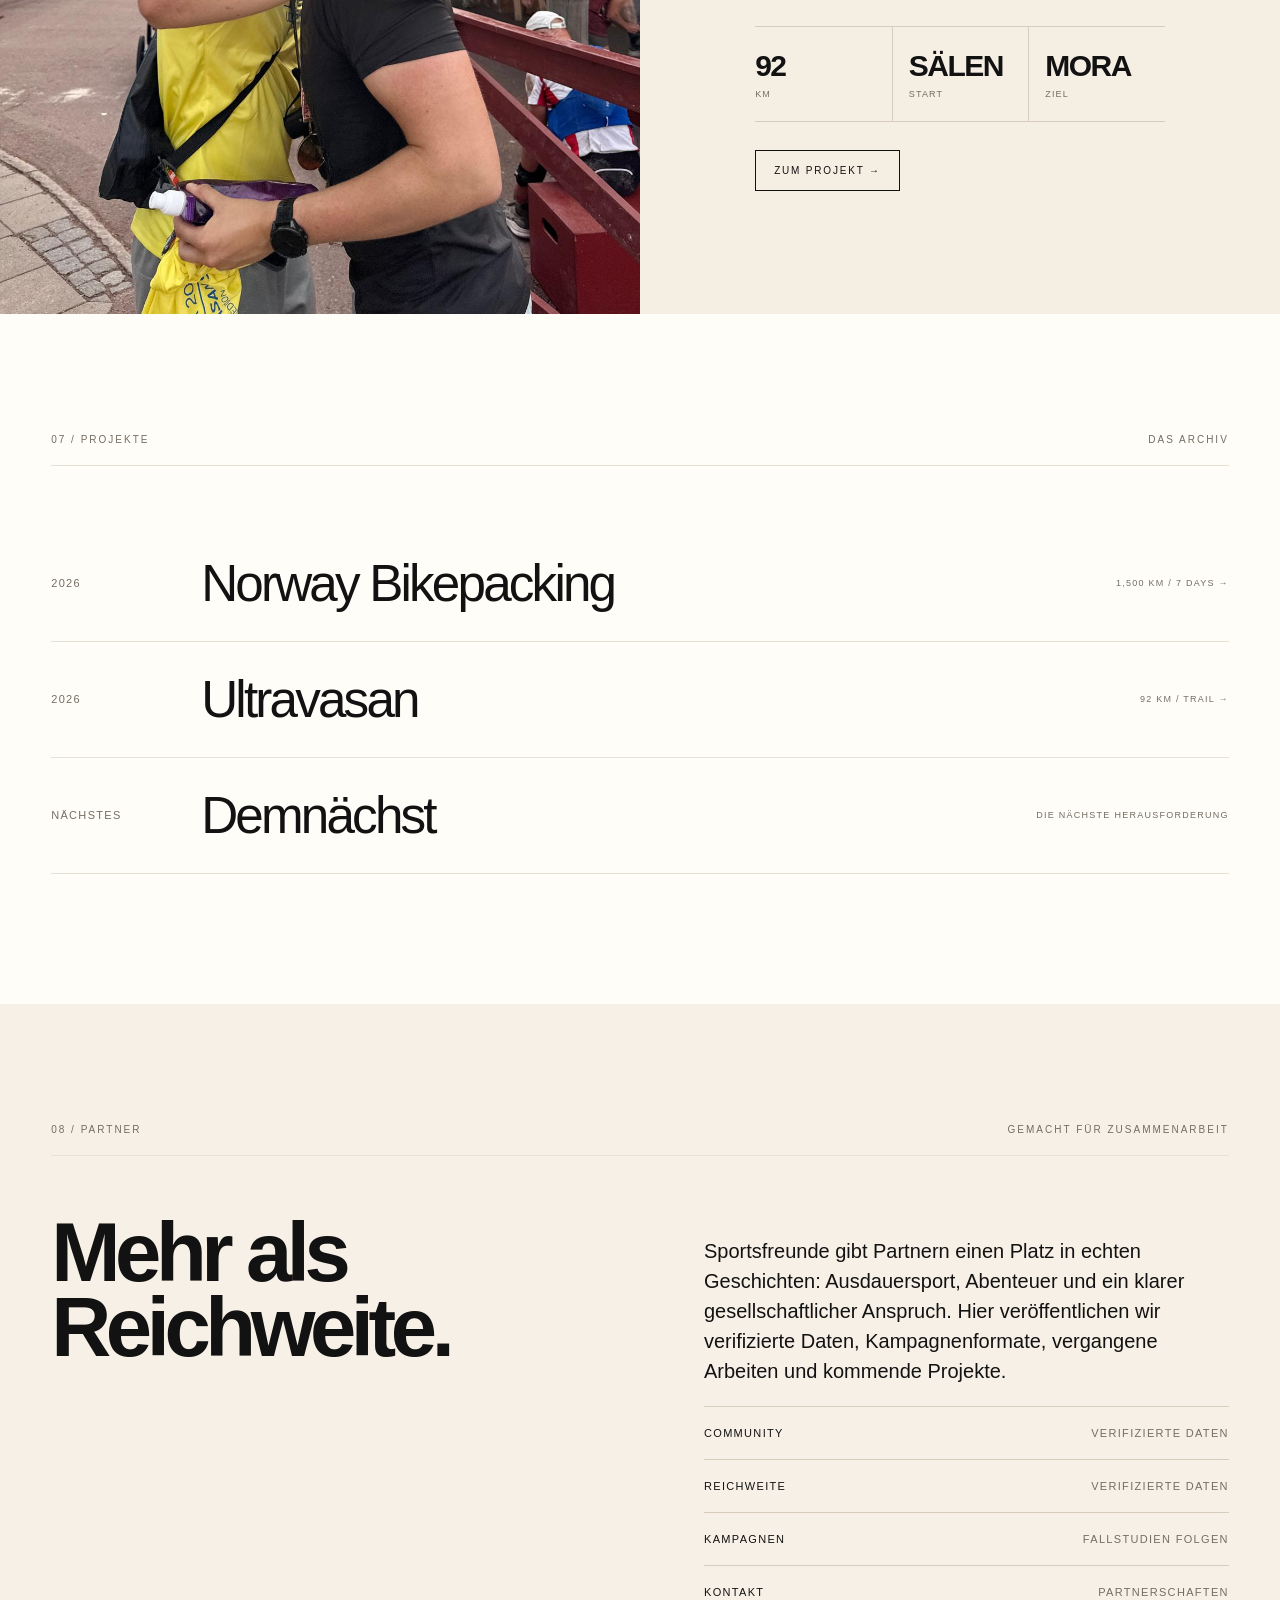
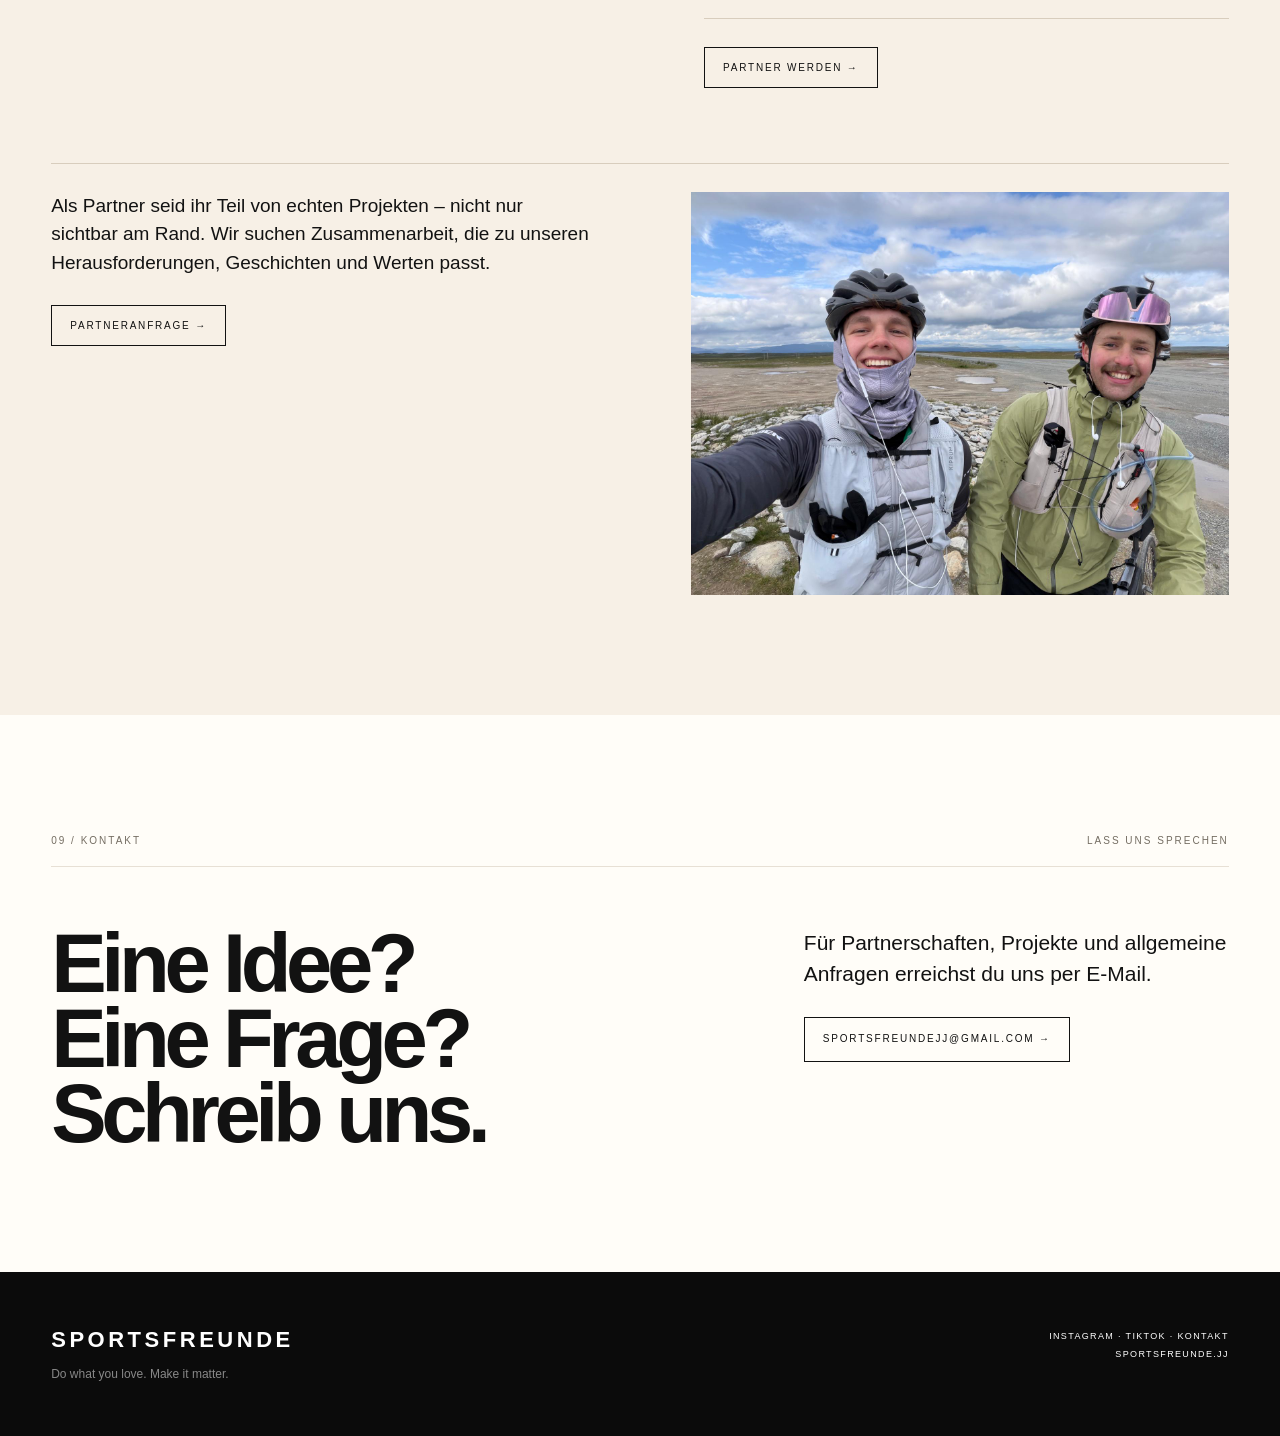
==== commit 2edb7360: "Eigenes TT-Bike als Hero-Overlay verwenden" ====
--- a/index.html
+++ b/index.html
@@ -34,7 +34,7 @@
 <header class="hero">
 <nav class="nav"><div class="brand">SPORTSFREUNDE <small>JJ</small></div><div class="links"><a href="#about">Über uns</a><a href="#people">Die Freunde</a><a href="#impact">Wirkung</a><a href="#projects">Projekte</a><a href="#partners">Partner</a><a href="#contact">Kontakt</a></div></nav>
 <img src="assets/shared-norway-road.jpeg" alt="Jovan und Julius unterwegs in Norwegen">
-<div class="hero-ride" aria-hidden="true"><svg viewBox="0 0 1440 820" preserveAspectRatio="none" role="presentation"><path id="hero-track" class="hero-ride-track" d="M1425 255C1280 220 1160 340 980 370C800 400 770 250 625 315C485 375 580 560 430 625C285 685 185 590 -60 655"/><g class="ride-bike"><animateMotion begin="0s" dur="18s" repeatCount="indefinite" rotate="auto-reverse"><mpath href="#hero-track"/></animateMotion><g transform="translate(-34 -25)"><g class="bike-wheel"><circle cx="12" cy="32" r="10" fill="none" stroke="currentColor" stroke-width="2.8" opacity=".9"/><circle cx="12" cy="32" r="7.6" fill="currentColor" opacity=".10"/></g><g class="bike-wheel"><circle cx="48" cy="32" r="10" fill="none" stroke="currentColor" stroke-width="2.8" opacity=".9"/><circle cx="48" cy="32" r="7.6" fill="currentColor" opacity=".10"/></g><path d="M12 32 25 14 30 32H12L41 17 30 32M25 14 41 17 48 32M25 14 20 9m-3 0h10" fill="none" stroke="currentColor" stroke-width="1.65" stroke-linecap="round" stroke-linejoin="round"/><path d="M41 17 49 12h9m-7 0 2-4h10m-5 4 4 5h7m-16-5v-4m10 0v-4" fill="none" stroke="currentColor" stroke-width="1.45" stroke-linecap="round" stroke-linejoin="round"/></g></g></svg></div>
+<div class="hero-ride" aria-hidden="true"><svg viewBox="0 0 1440 820" preserveAspectRatio="none" role="presentation"><defs><filter id="hero-bike-ink" x="-15%" y="-20%" width="130%" height="140%" color-interpolation-filters="sRGB"><feColorMatrix type="matrix" values="-1 0 0 0 1 0 -1 0 0 1 0 0 -1 0 1 0 0 0 1 0" result="inverted"/><feColorMatrix in="inverted" type="luminanceToAlpha" result="bike-mask"/><feFlood flood-color="#ffffff" result="bike-ink"/><feComposite in="bike-ink" in2="bike-mask" operator="in"/></filter></defs><path id="hero-track" class="hero-ride-track" d="M1425 255C1280 220 1160 340 980 370C800 400 770 250 625 315C485 375 580 560 430 625C285 685 185 590 -60 655"/><g class="ride-bike"><animateMotion begin="0s" dur="18s" repeatCount="indefinite" rotate="auto-reverse"><mpath href="#hero-track"/></animateMotion><g transform="scale(-1 1)"><image href="assets/tt-bike-symbol.png" x="-48" y="-34" width="96" height="68" preserveAspectRatio="xMidYMid meet" filter="url(#hero-bike-ink)"/></g></g></svg></div>
 <div class="hero-content">
 <div class="overline">SPORTSFREUNDE JJ / SPORT · ABENTEUER · WIRKUNG</div>
 <h1><span>DO WHAT</span><span>YOU LOVE.</span></h1>
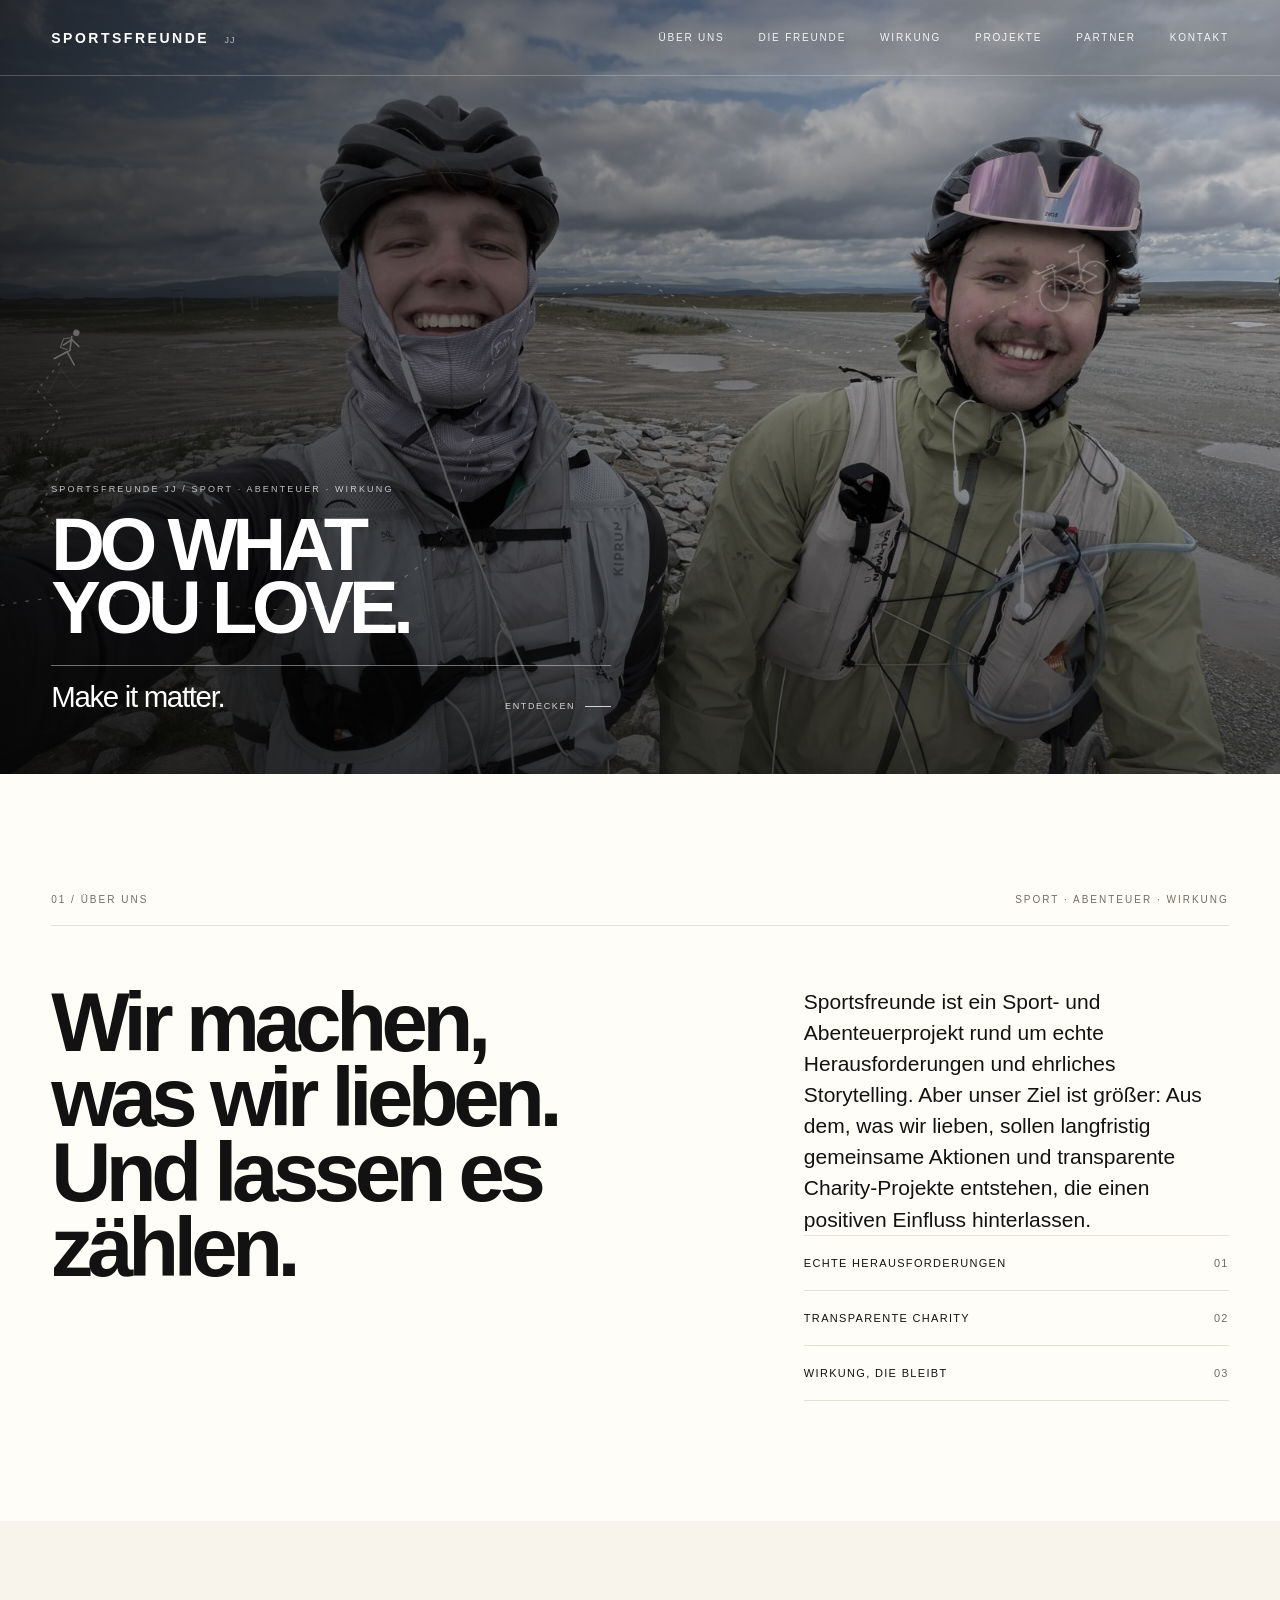
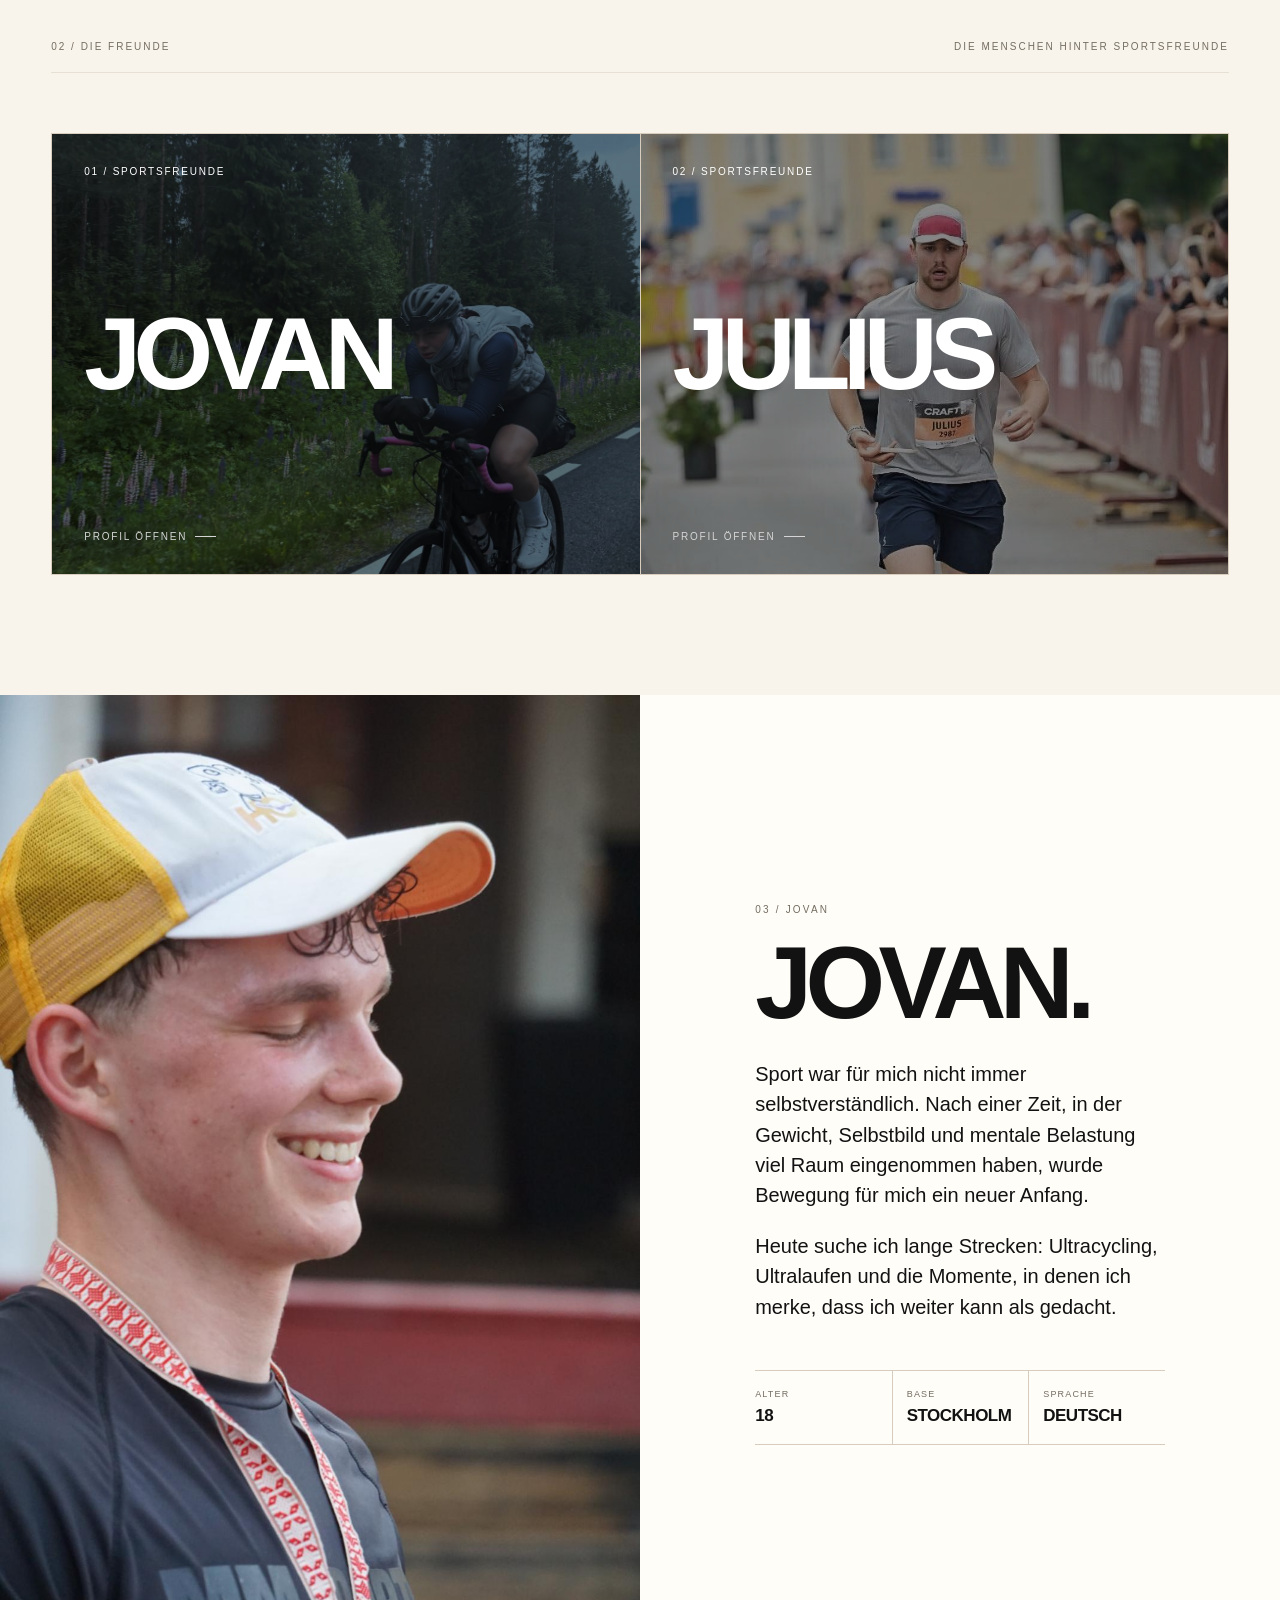
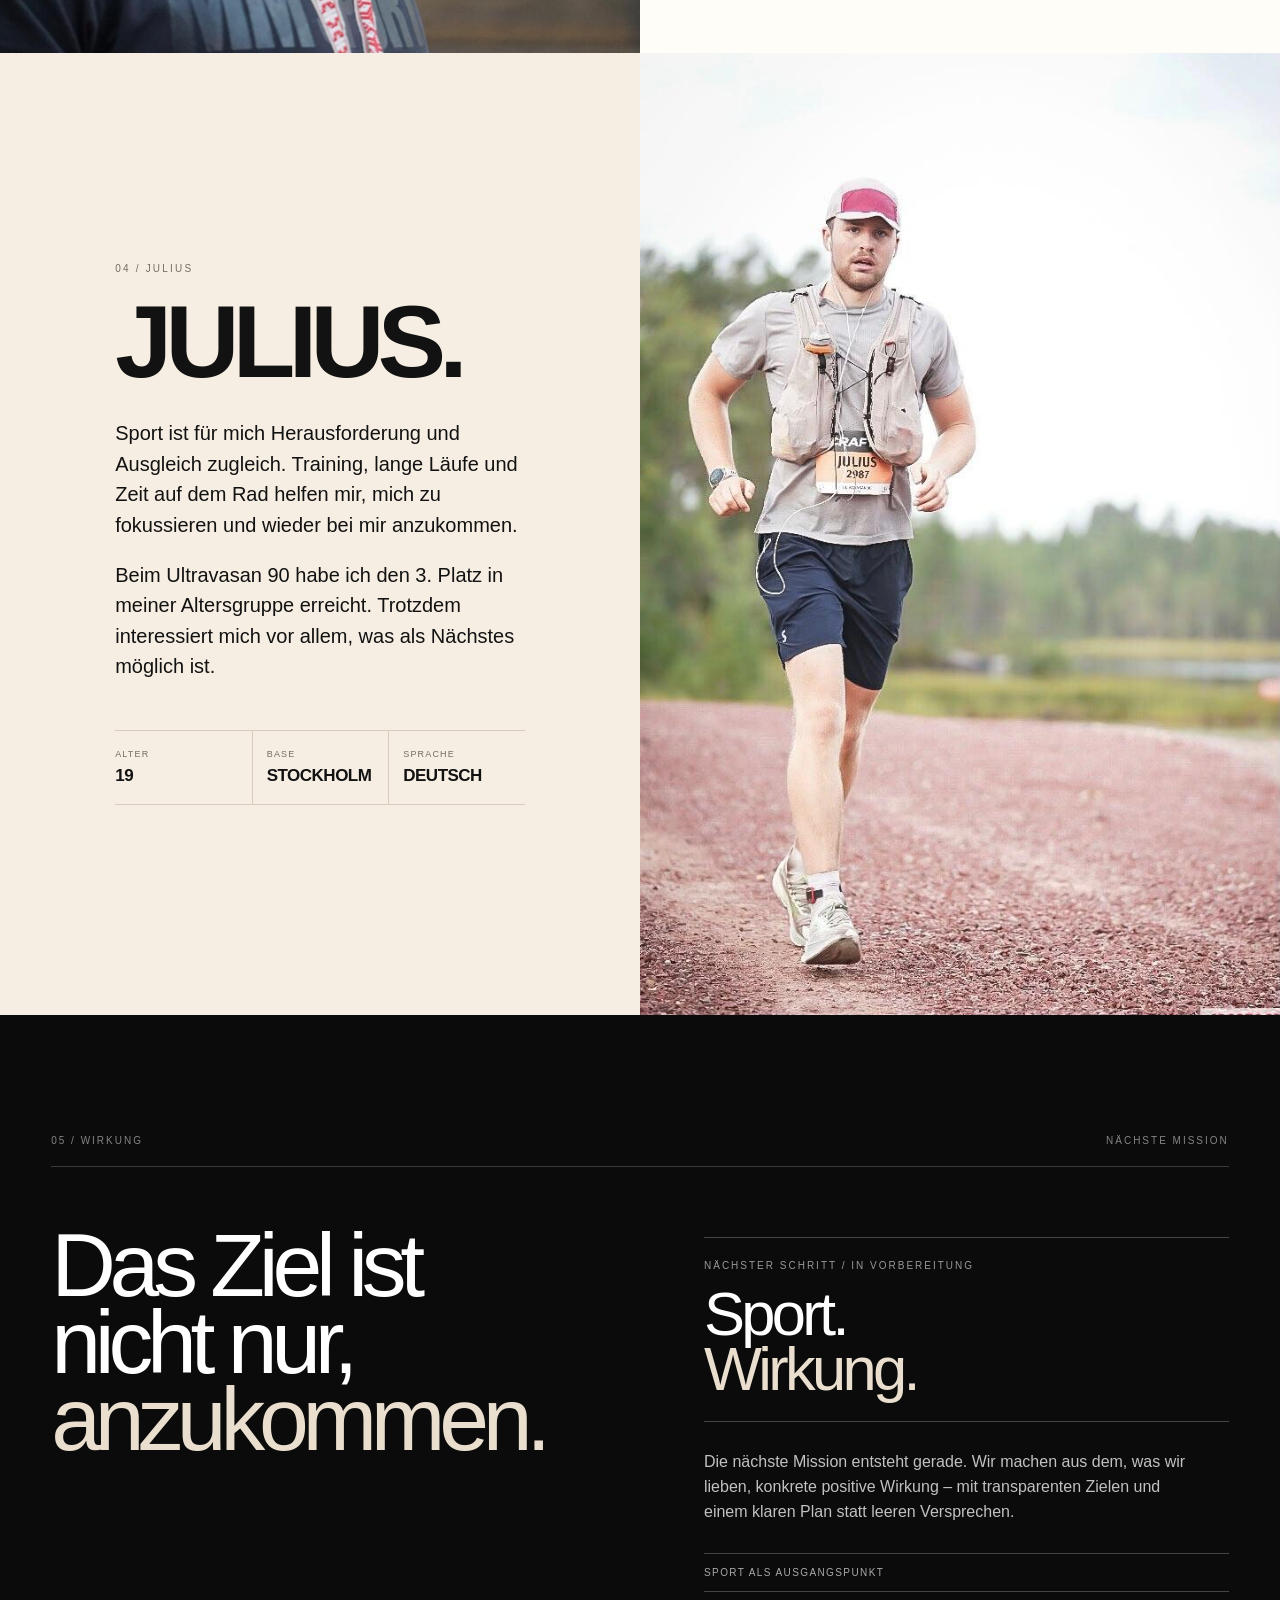
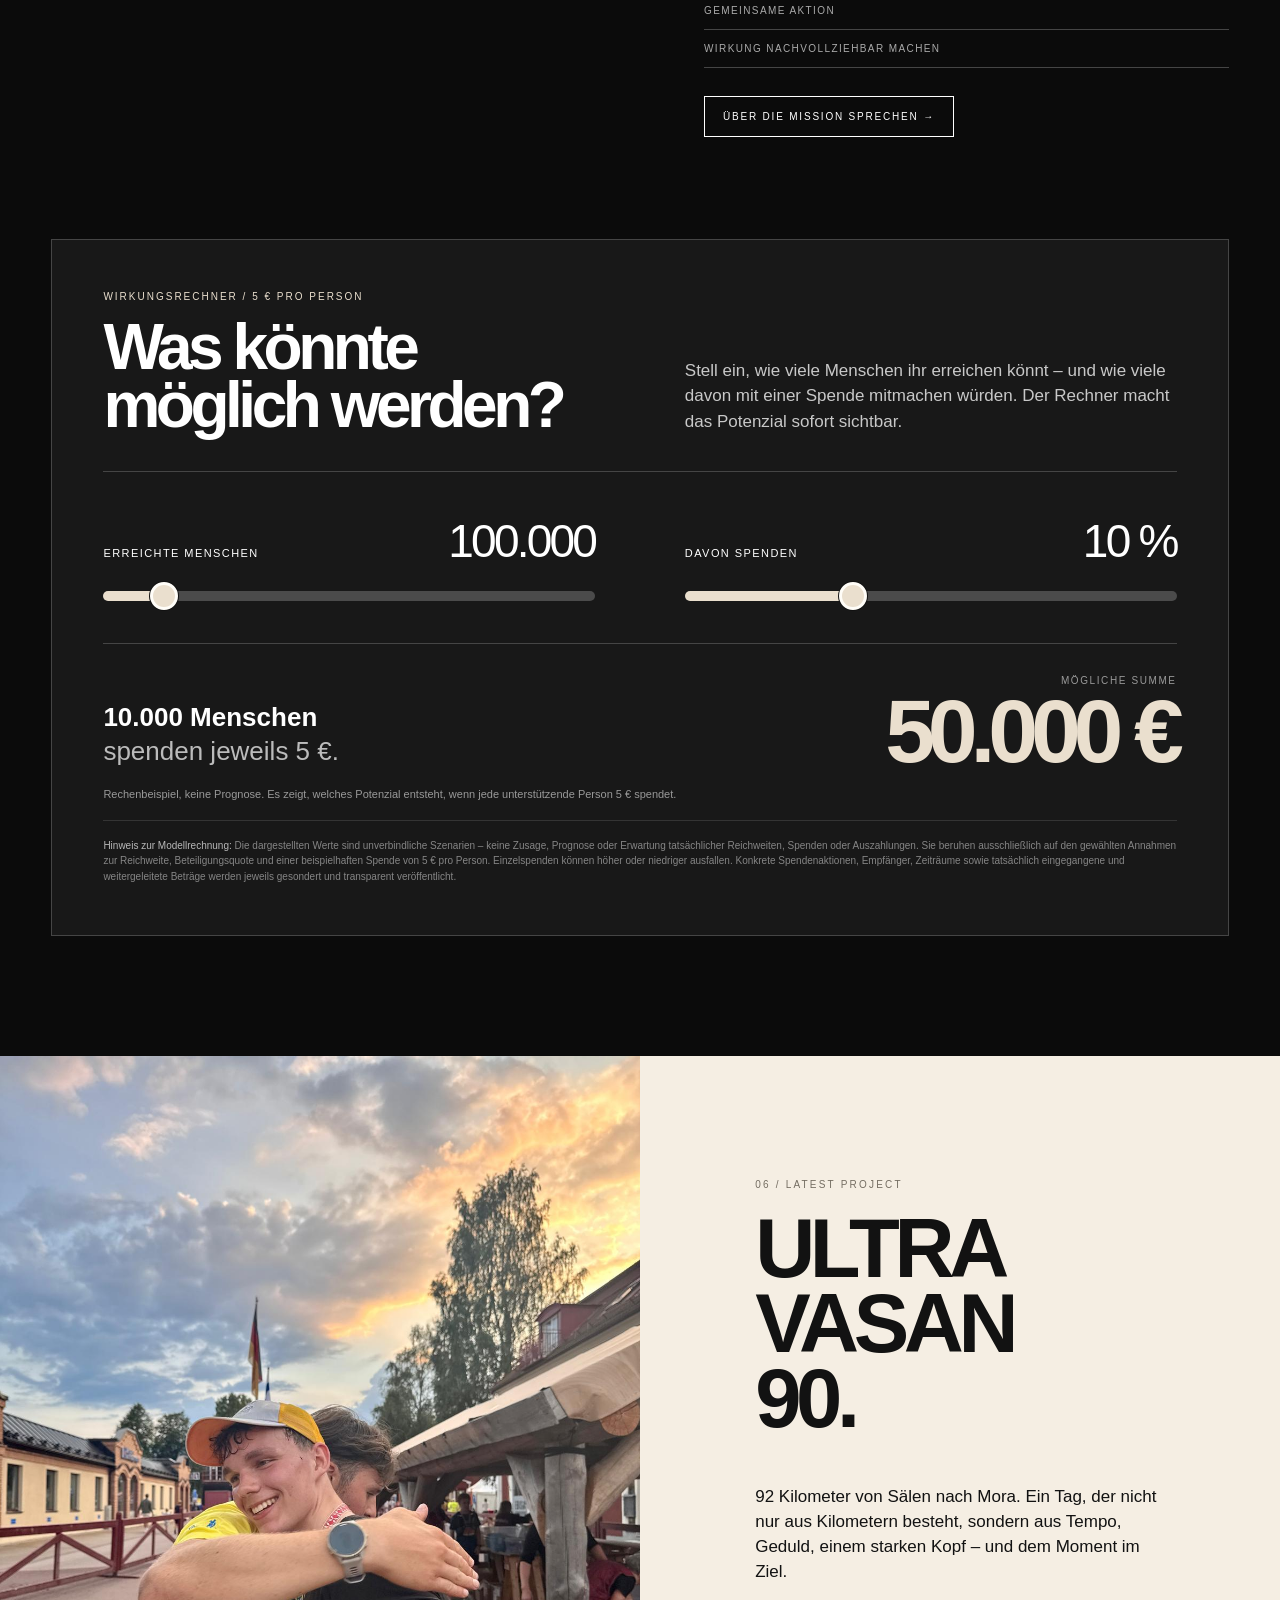
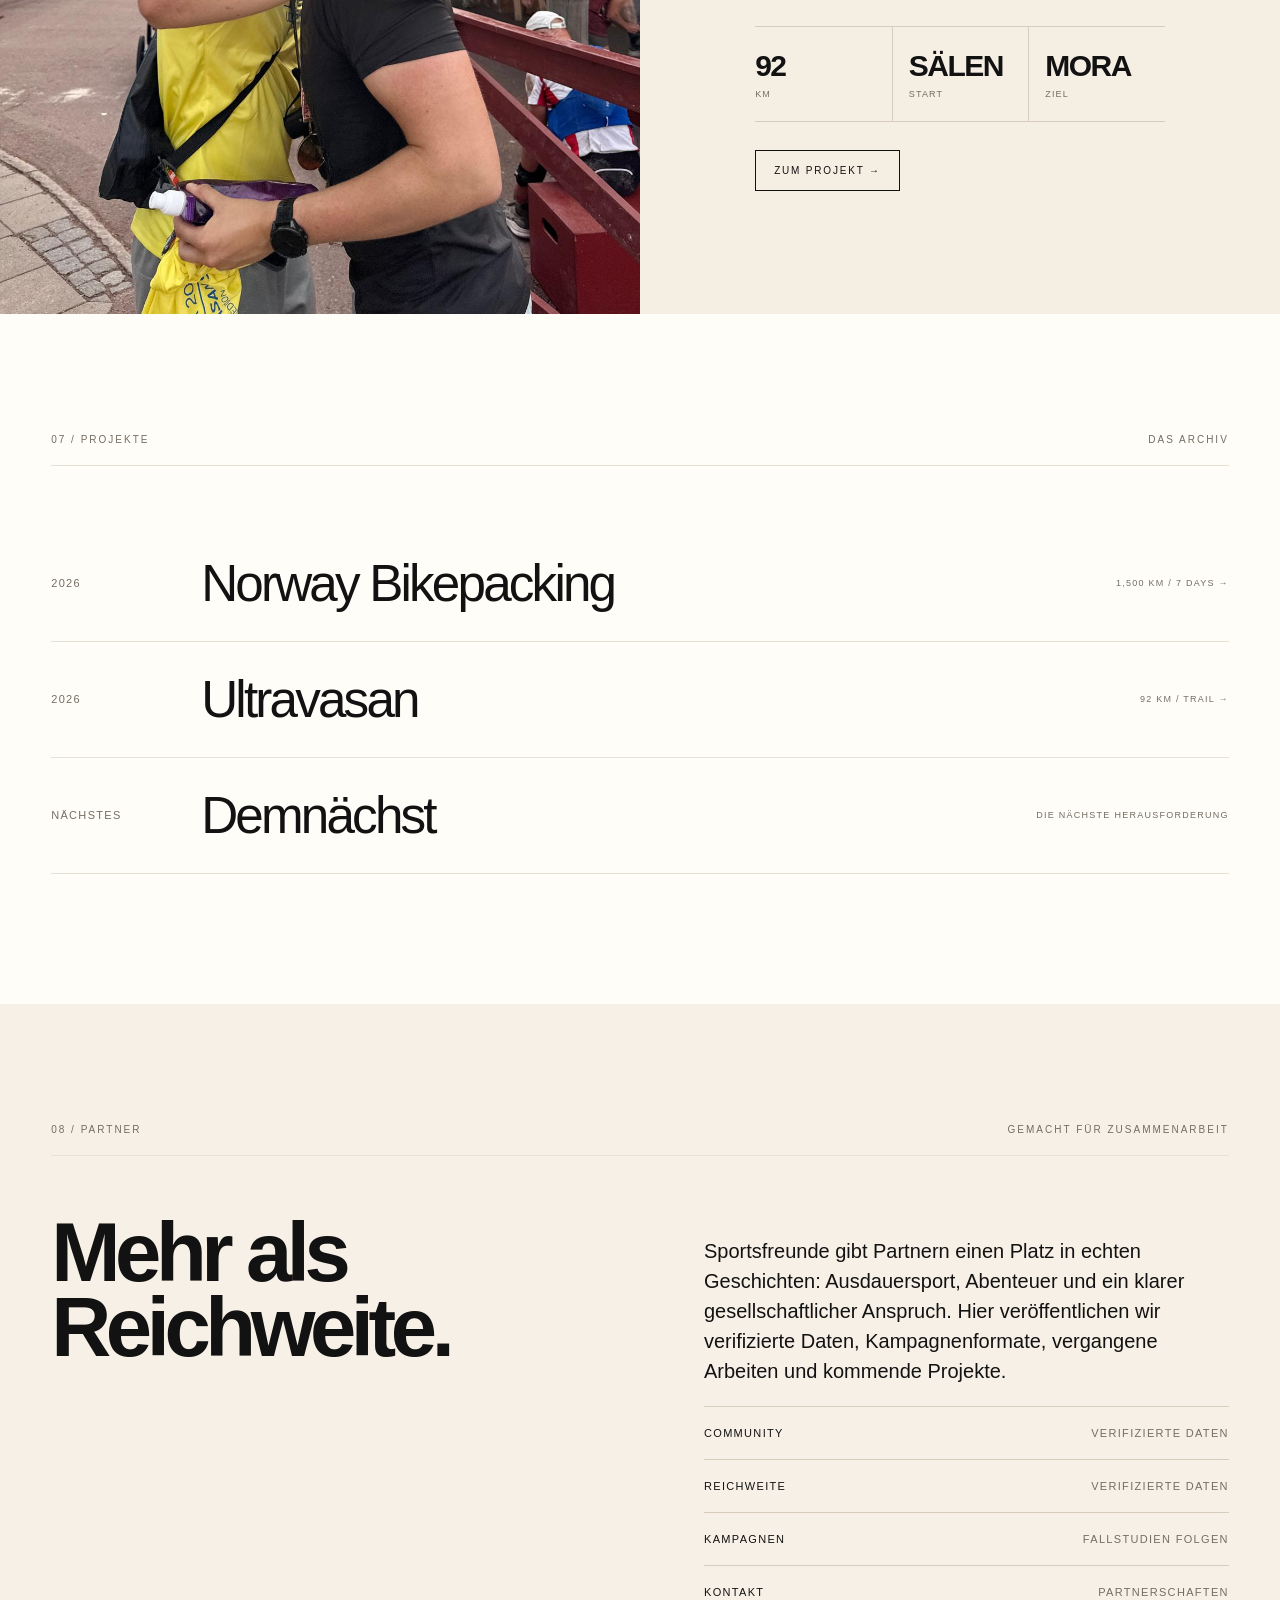
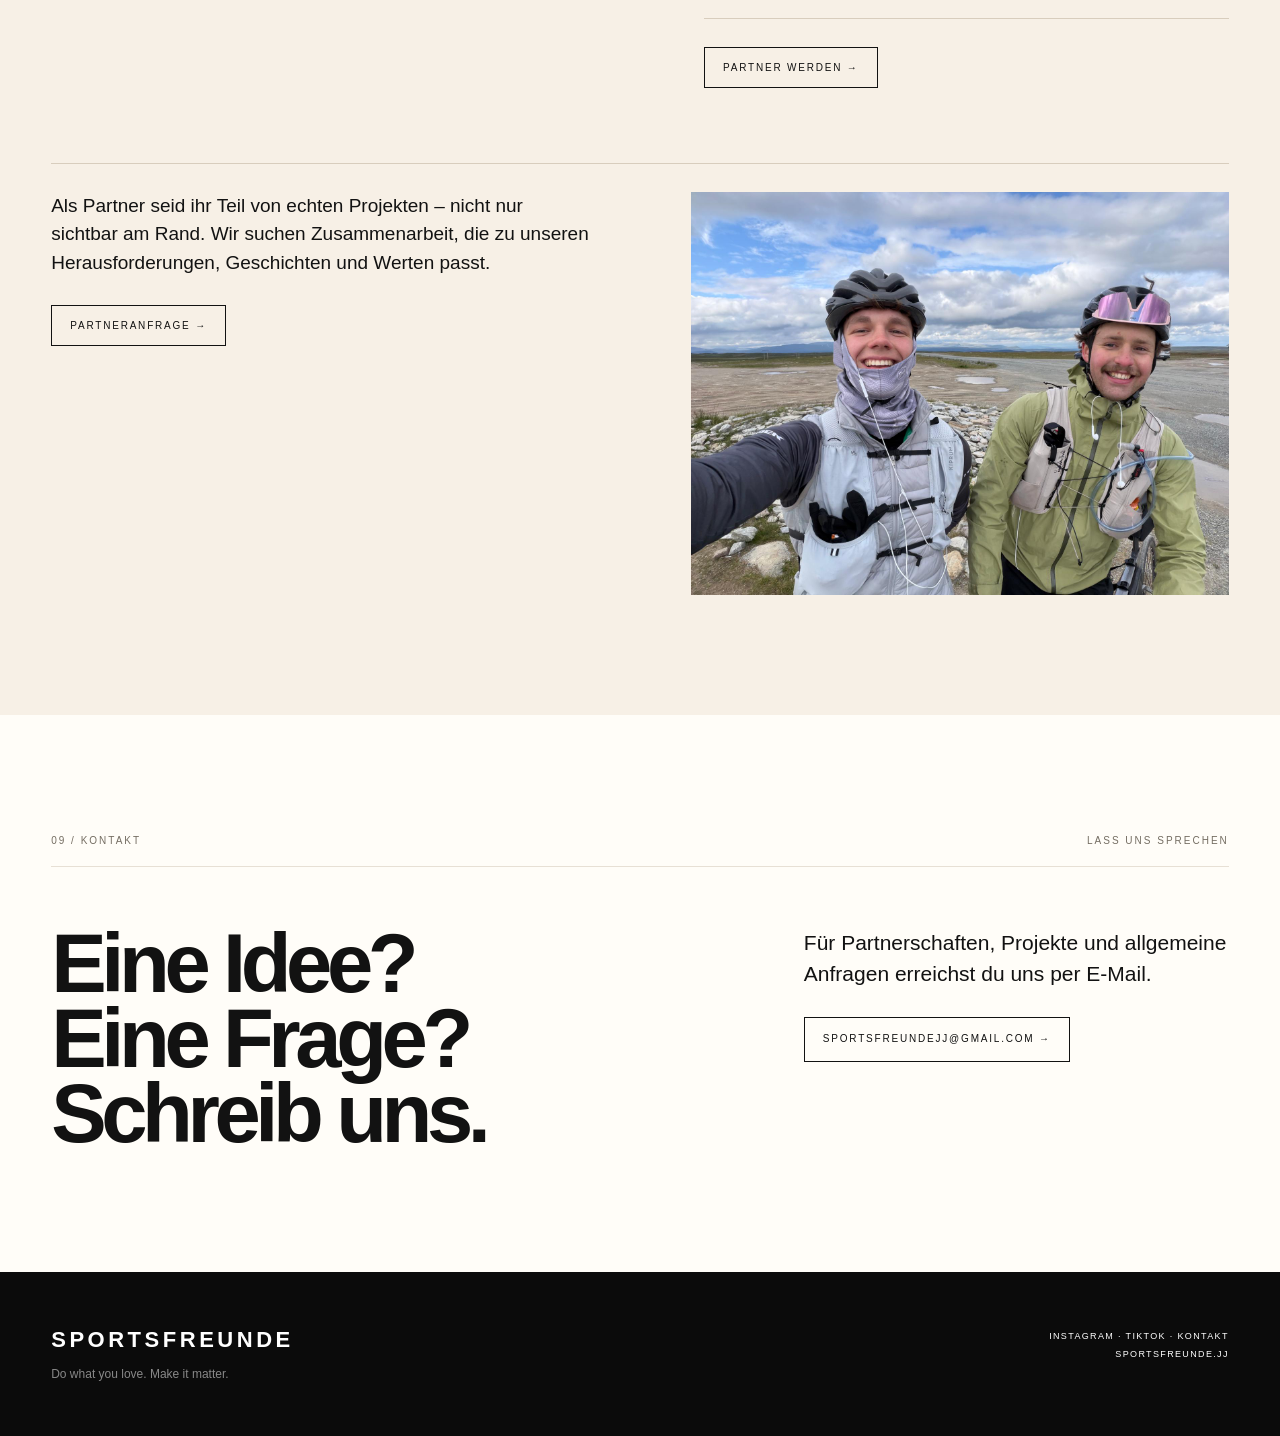
==== commit be8ad316: "TT-Bike in Fahrtrichtung ausrichten" ====
--- a/index.html
+++ b/index.html
@@ -34,7 +34,7 @@
 <header class="hero">
 <nav class="nav"><div class="brand">SPORTSFREUNDE <small>JJ</small></div><div class="links"><a href="#about">Über uns</a><a href="#people">Die Freunde</a><a href="#impact">Wirkung</a><a href="#projects">Projekte</a><a href="#partners">Partner</a><a href="#contact">Kontakt</a></div></nav>
 <img src="assets/shared-norway-road.jpeg" alt="Jovan und Julius unterwegs in Norwegen">
-<div class="hero-ride" aria-hidden="true"><svg viewBox="0 0 1440 820" preserveAspectRatio="none" role="presentation"><defs><filter id="hero-bike-ink" x="-15%" y="-20%" width="130%" height="140%" color-interpolation-filters="sRGB"><feColorMatrix type="matrix" values="-1 0 0 0 1 0 -1 0 0 1 0 0 -1 0 1 0 0 0 1 0" result="inverted"/><feColorMatrix in="inverted" type="luminanceToAlpha" result="bike-mask"/><feFlood flood-color="#ffffff" result="bike-ink"/><feComposite in="bike-ink" in2="bike-mask" operator="in"/></filter></defs><path id="hero-track" class="hero-ride-track" d="M1425 255C1280 220 1160 340 980 370C800 400 770 250 625 315C485 375 580 560 430 625C285 685 185 590 -60 655"/><g class="ride-bike"><animateMotion begin="0s" dur="18s" repeatCount="indefinite" rotate="auto-reverse"><mpath href="#hero-track"/></animateMotion><g transform="scale(-1 1)"><image href="assets/tt-bike-symbol.png" x="-48" y="-34" width="96" height="68" preserveAspectRatio="xMidYMid meet" filter="url(#hero-bike-ink)"/></g></g></svg></div>
+<div class="hero-ride" aria-hidden="true"><svg viewBox="0 0 1440 820" preserveAspectRatio="none" role="presentation"><defs><filter id="hero-bike-ink" x="-15%" y="-20%" width="130%" height="140%" color-interpolation-filters="sRGB"><feColorMatrix type="matrix" values="-1 0 0 0 1 0 -1 0 0 1 0 0 -1 0 1 0 0 0 1 0" result="inverted"/><feColorMatrix in="inverted" type="luminanceToAlpha" result="bike-mask"/><feFlood flood-color="#ffffff" result="bike-ink"/><feComposite in="bike-ink" in2="bike-mask" operator="in"/></filter></defs><path id="hero-track" class="hero-ride-track" d="M1425 255C1280 220 1160 340 980 370C800 400 770 250 625 315C485 375 580 560 430 625C285 685 185 590 -60 655"/><g class="ride-bike"><animateMotion begin="0s" dur="18s" repeatCount="indefinite" rotate="auto-reverse"><mpath href="#hero-track"/></animateMotion><image href="assets/tt-bike-symbol.png" x="-48" y="-34" width="96" height="68" preserveAspectRatio="xMidYMid meet" filter="url(#hero-bike-ink)"/></g></svg></div>
 <div class="hero-content">
 <div class="overline">SPORTSFREUNDE JJ / SPORT · ABENTEUER · WIRKUNG</div>
 <h1><span>DO WHAT</span><span>YOU LOVE.</span></h1>
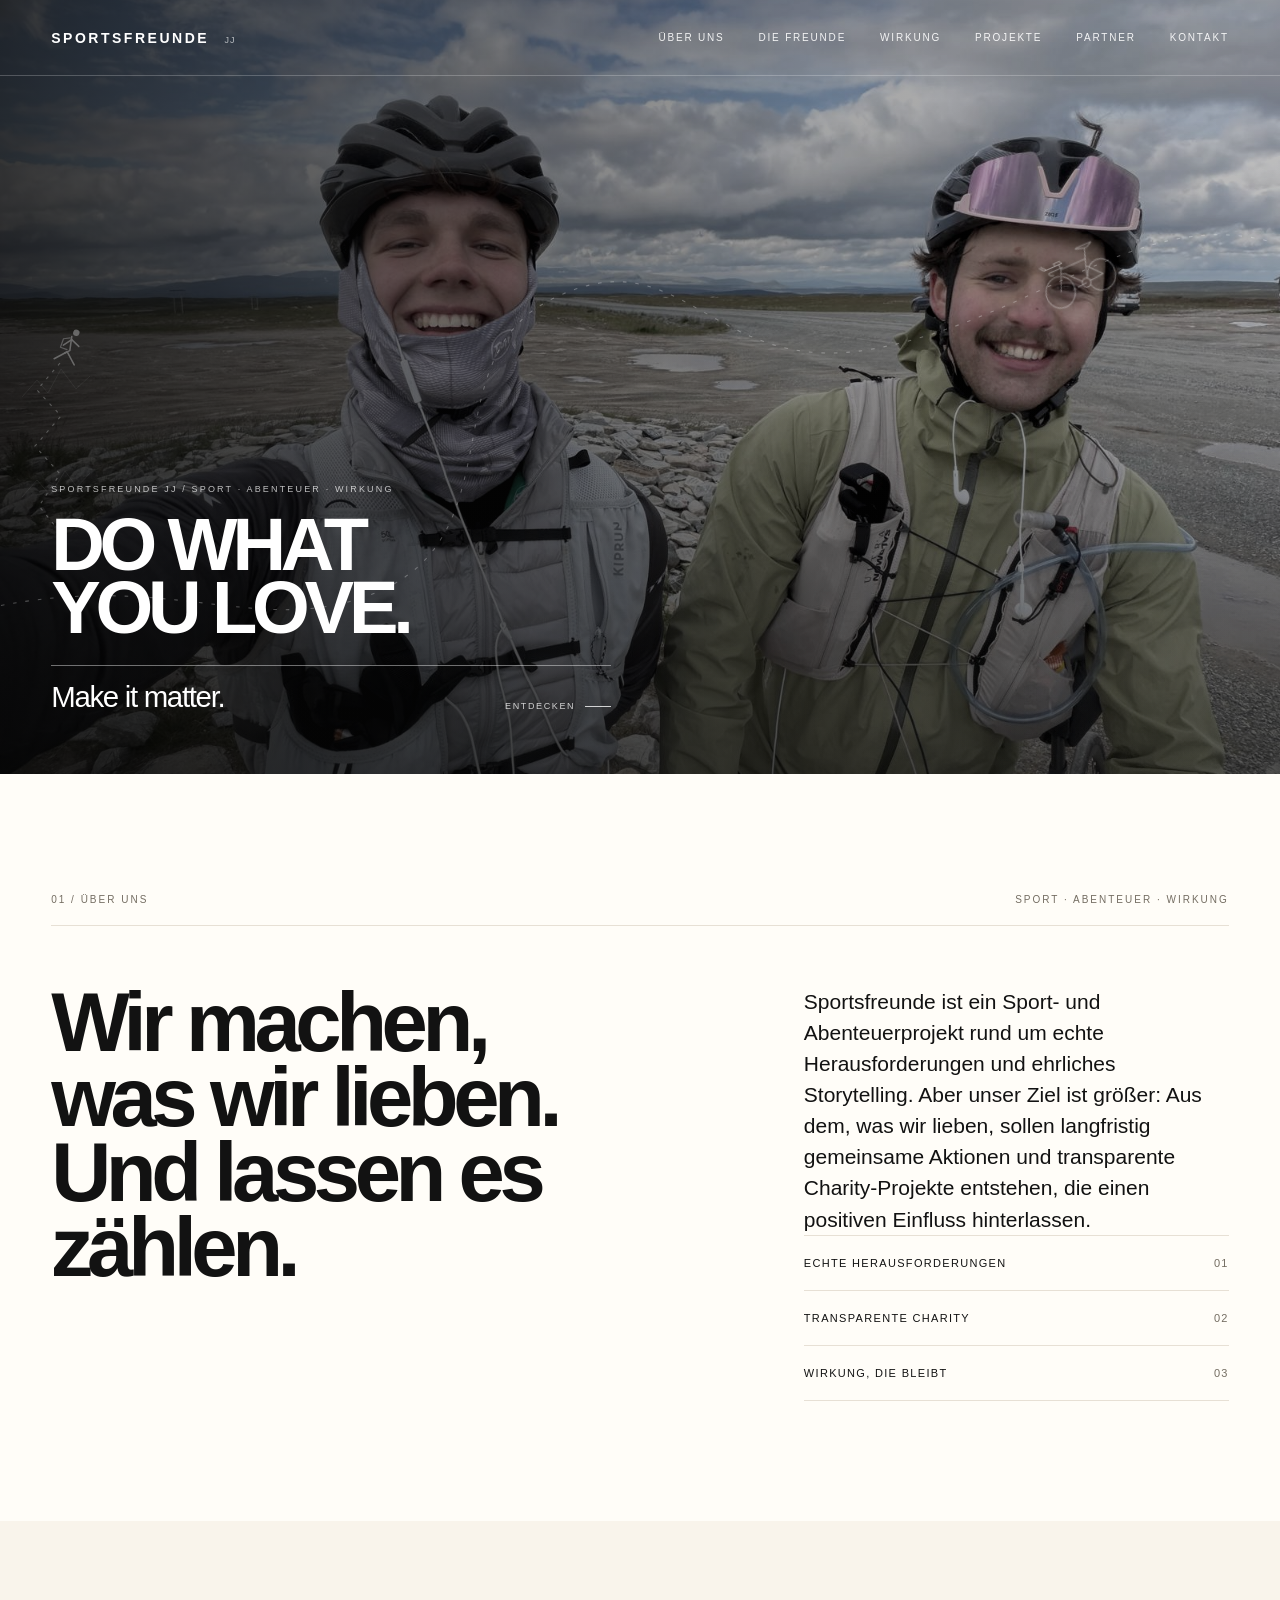
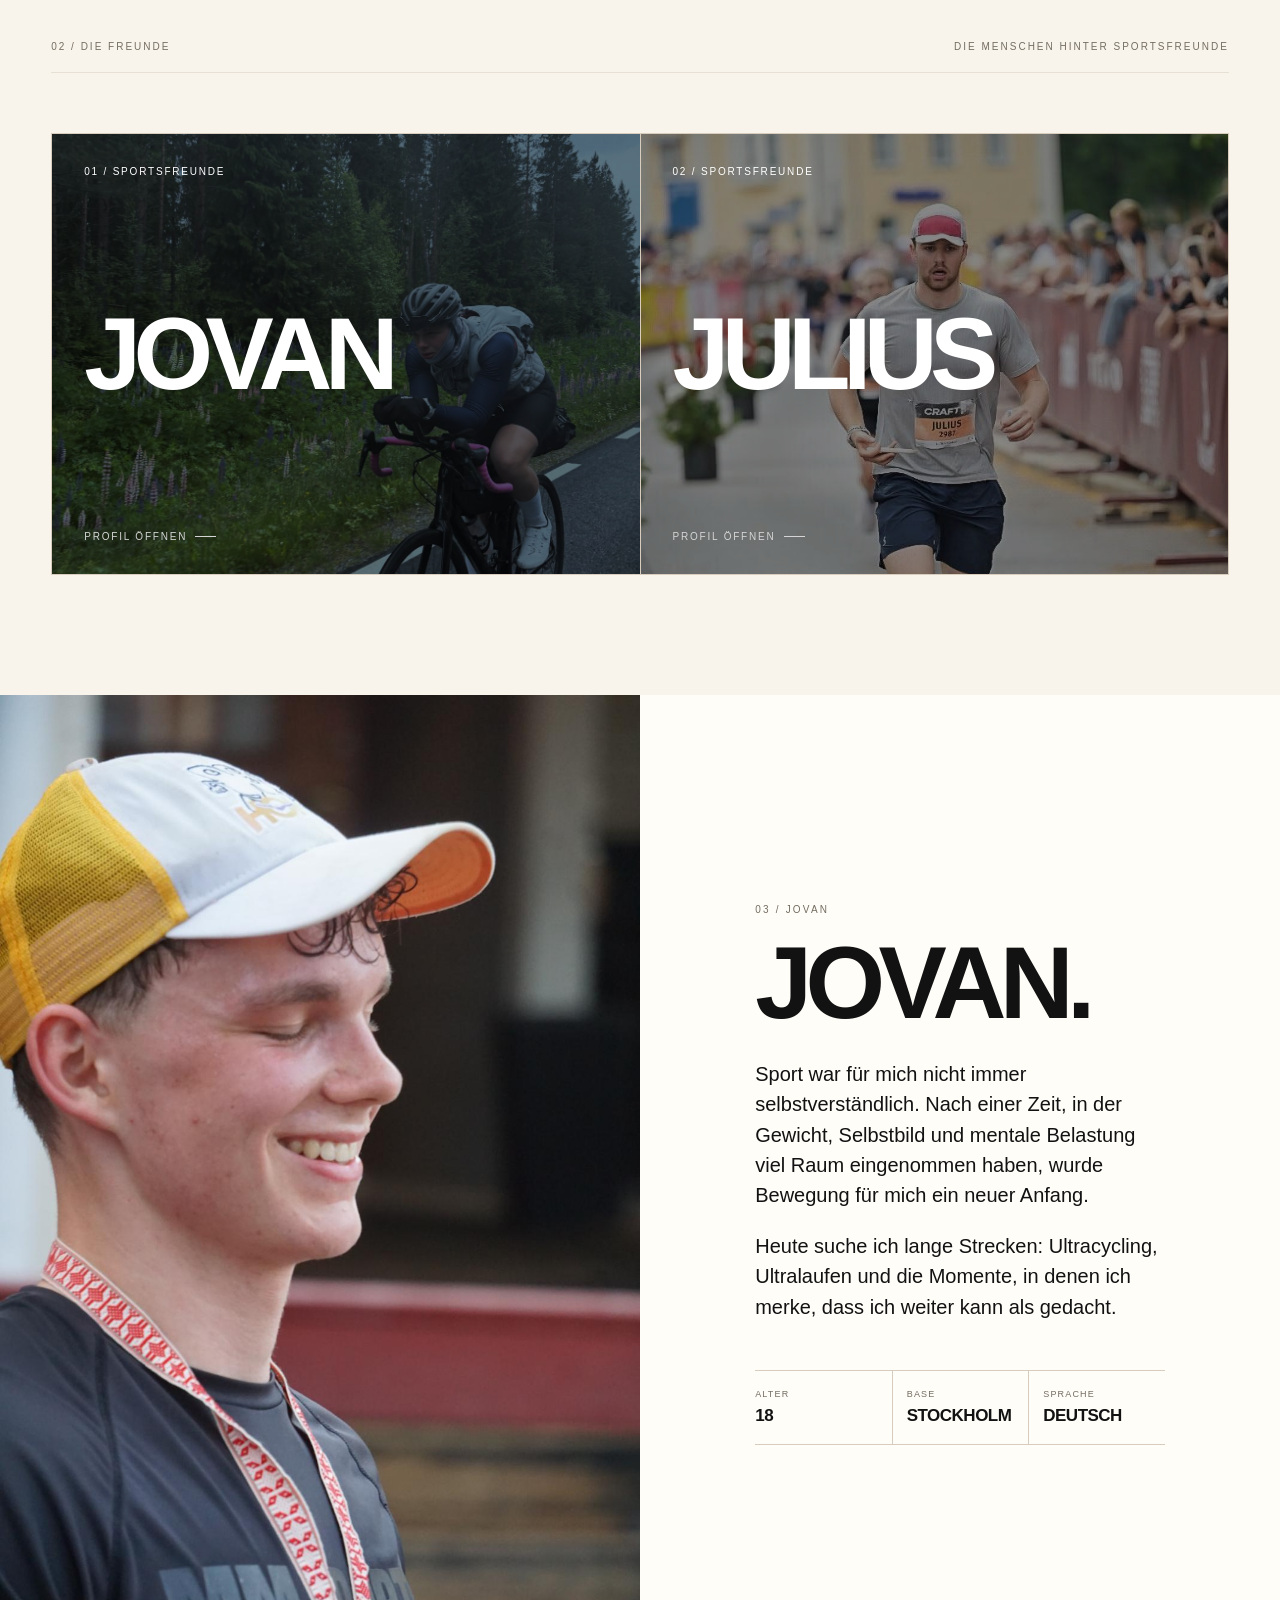
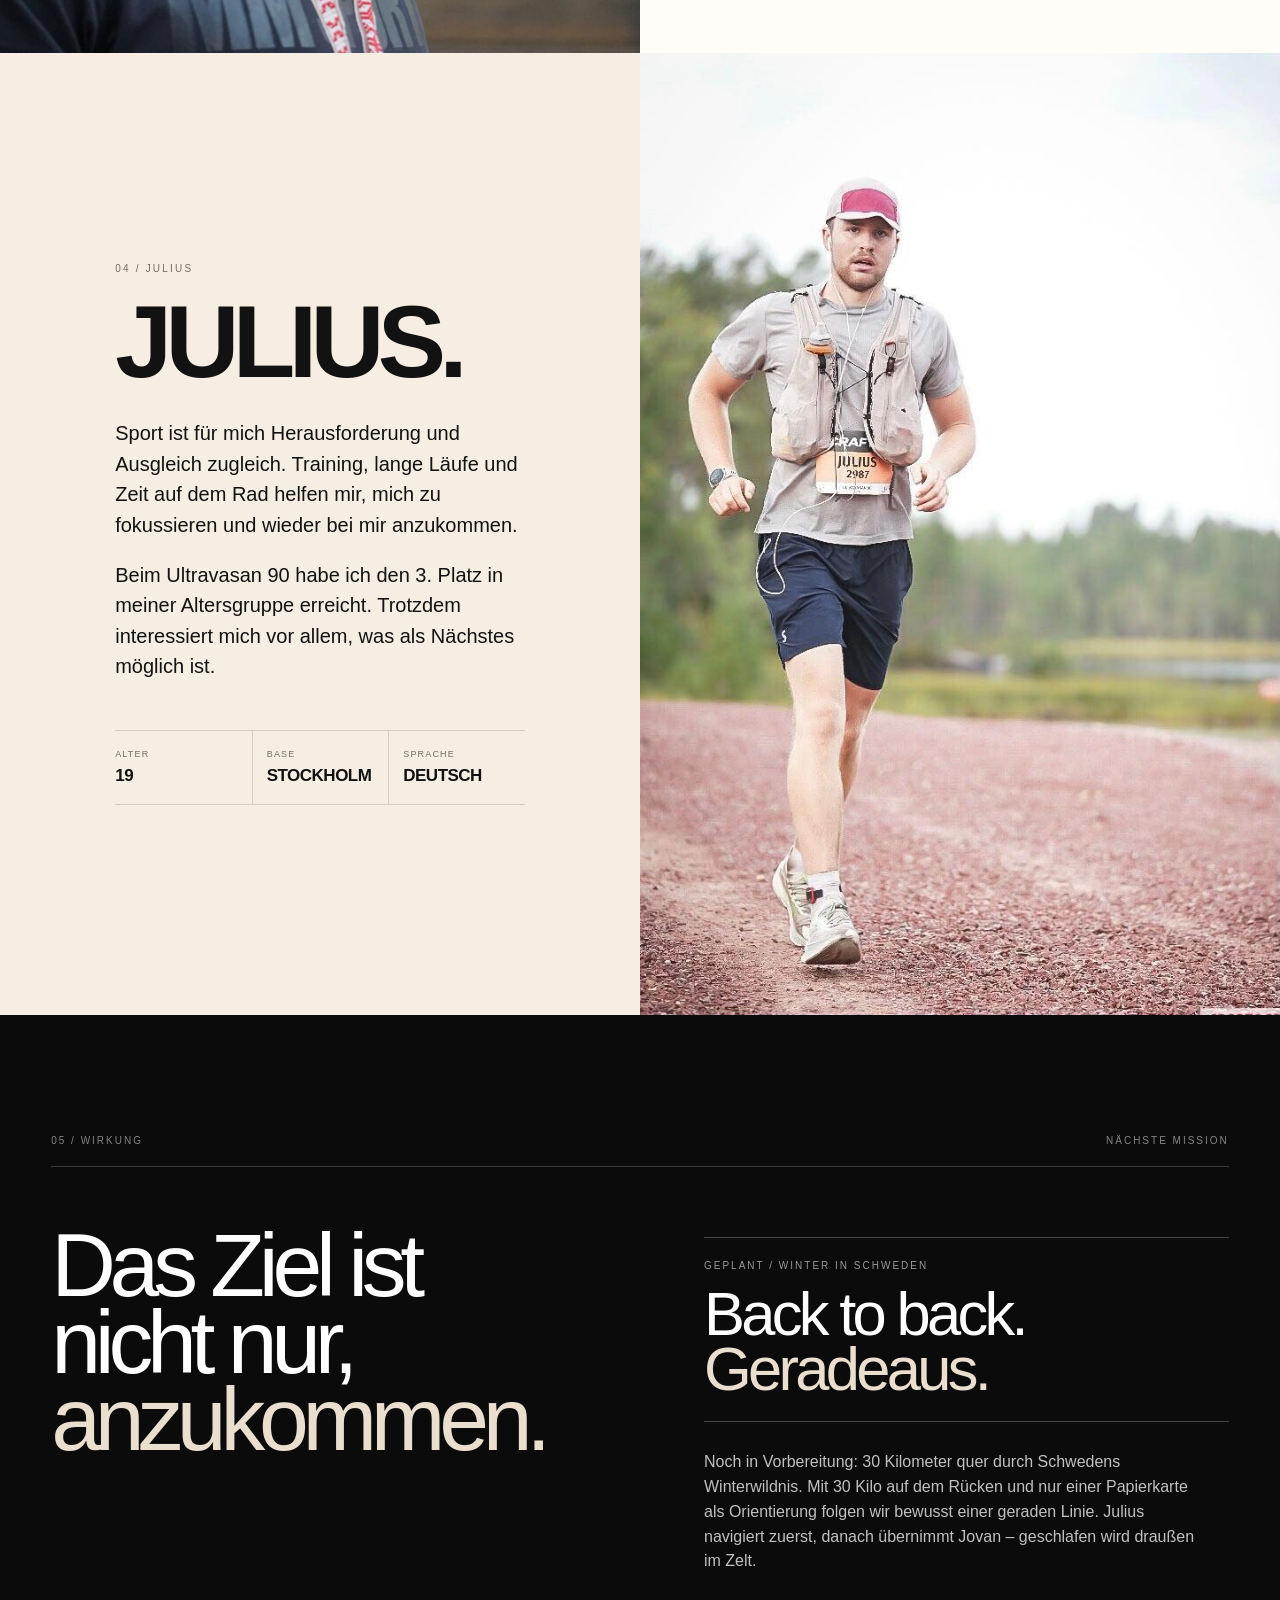
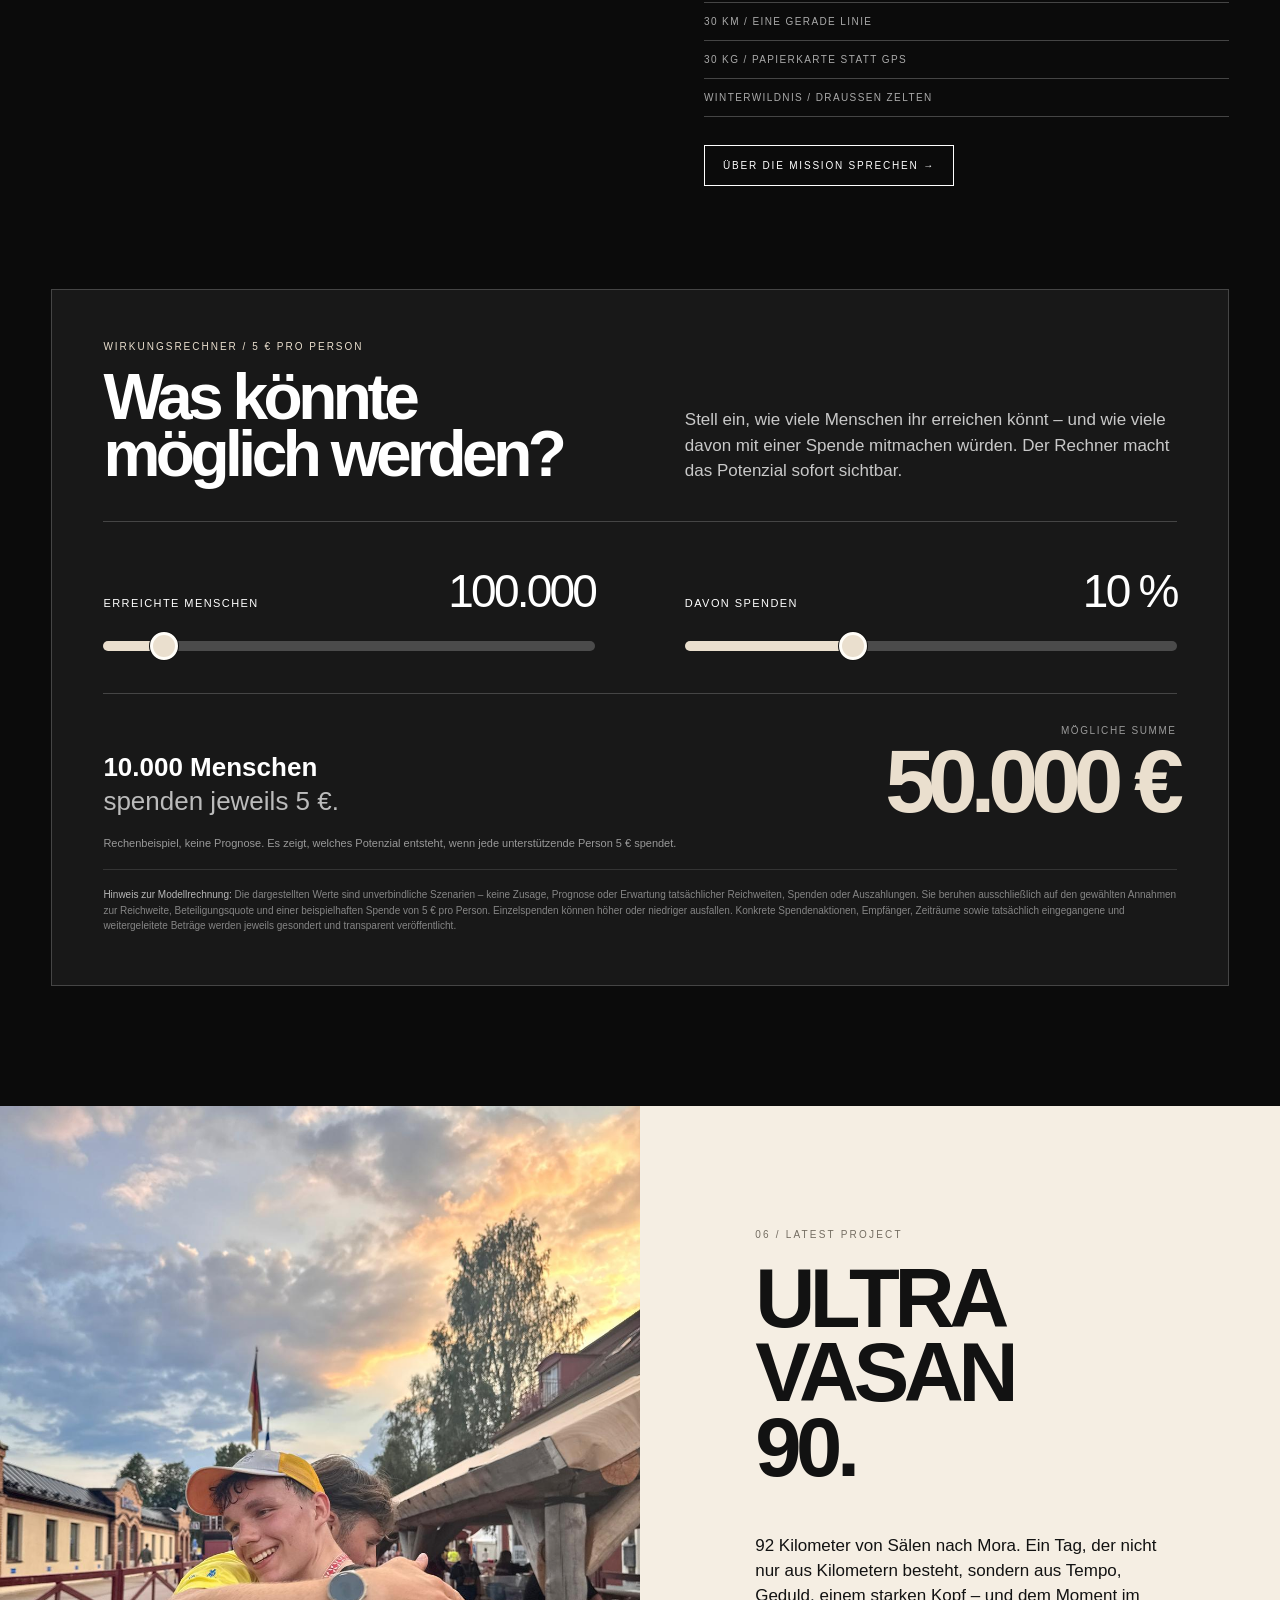
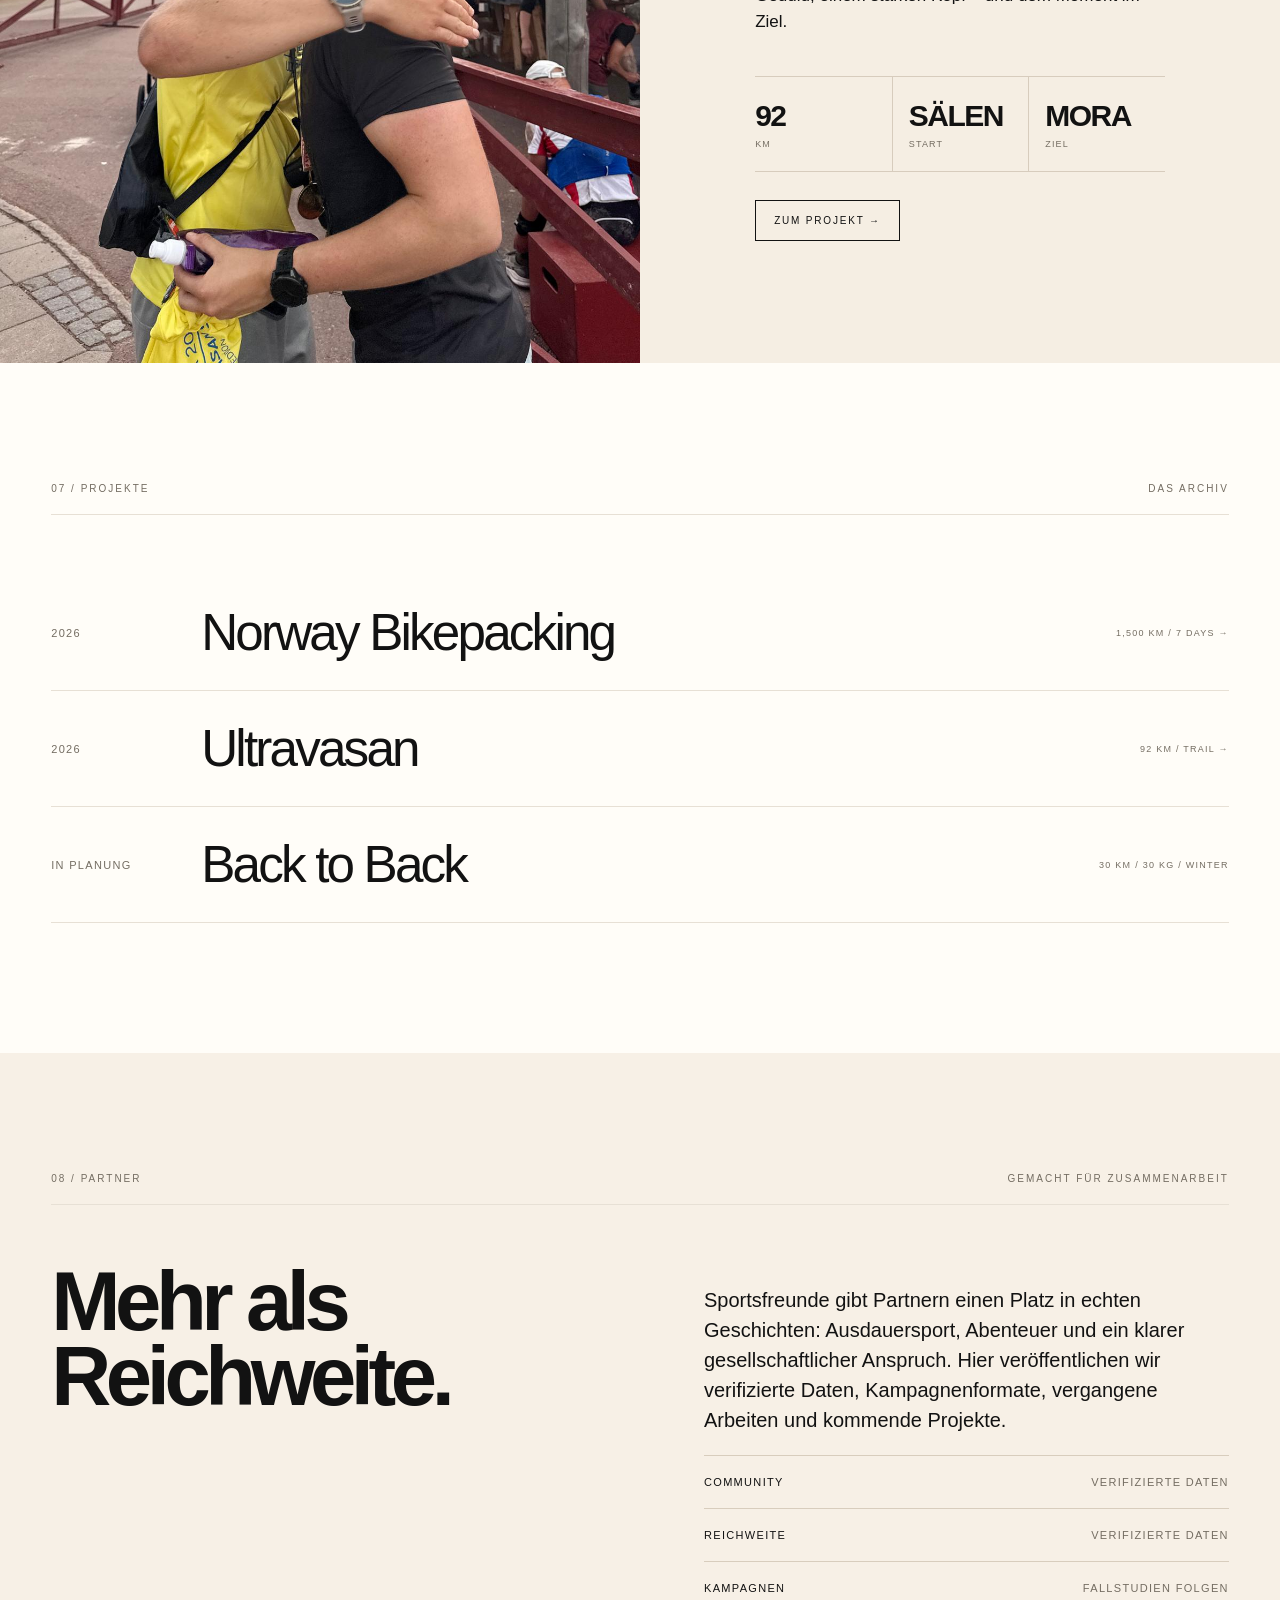
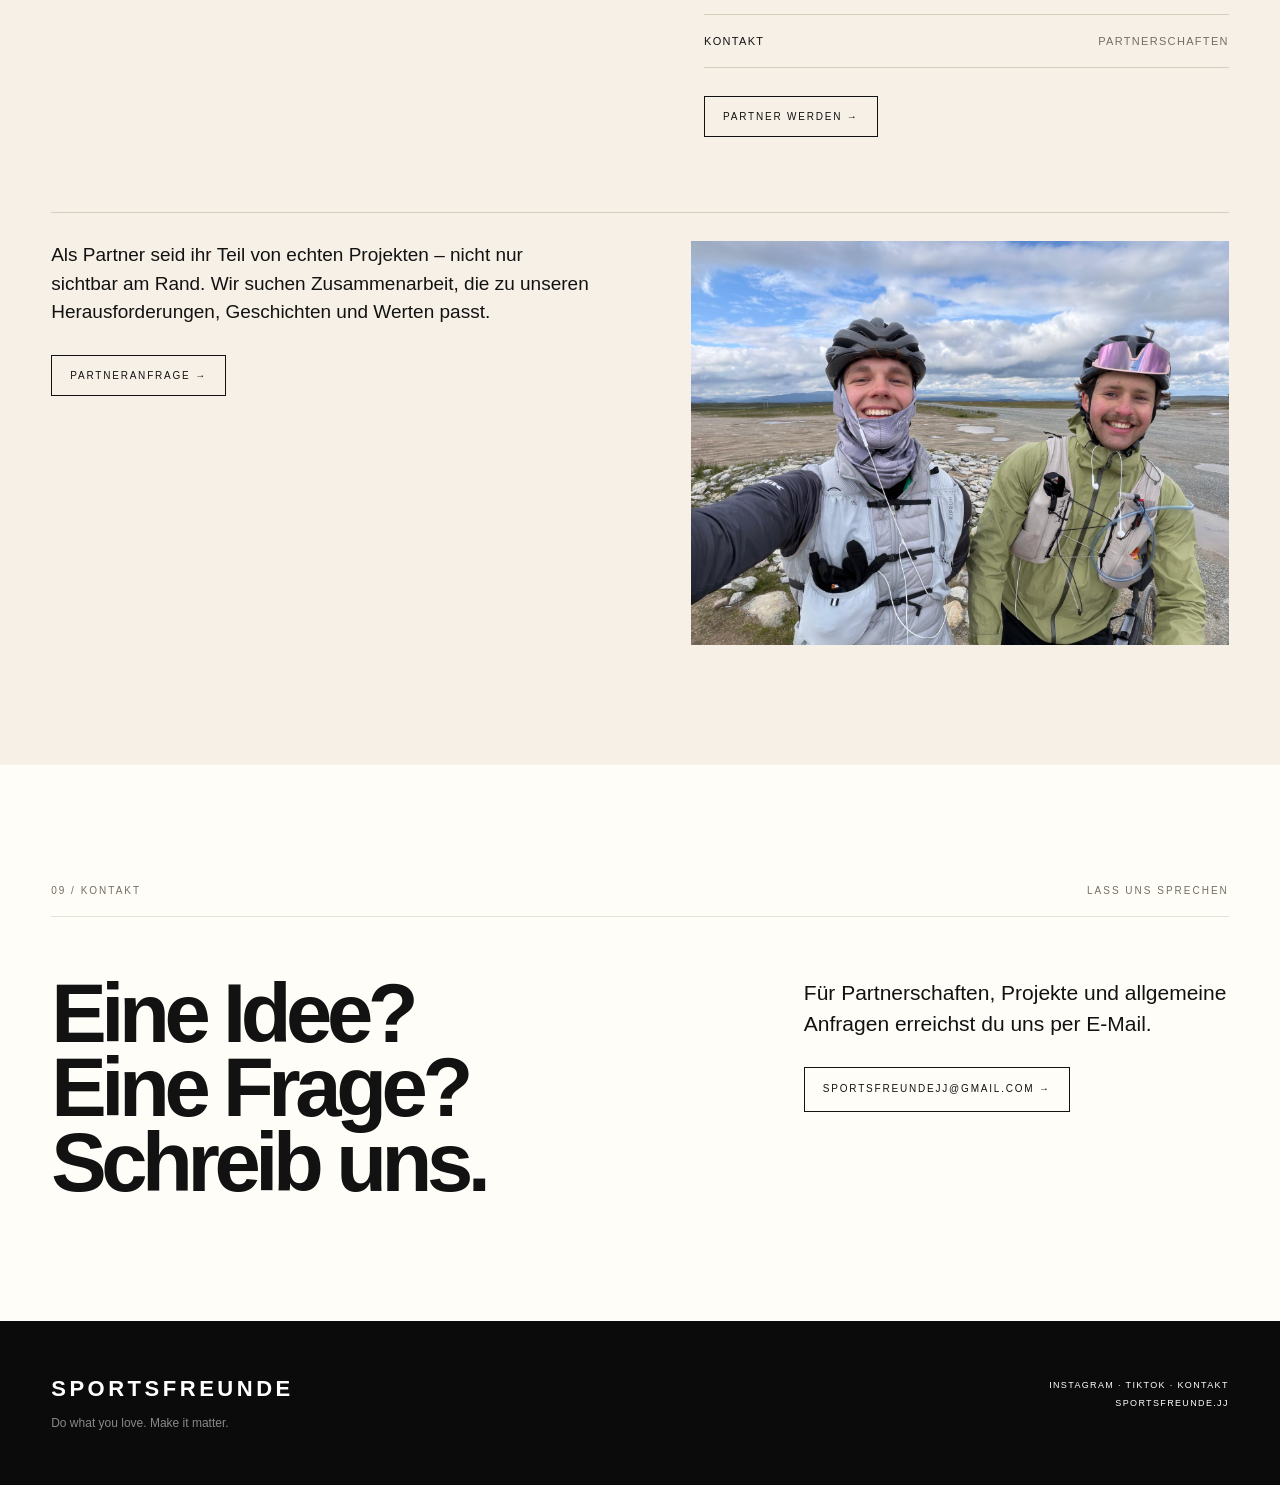
==== commit 139e77f7: "Tease planned Back to Back winter mission" ====
--- a/index.html
+++ b/index.html
@@ -74,8 +74,8 @@
 <div class="impact-grid">
 <div><div class="impact-title">Das Ziel ist<br>nicht nur,<br><em>anzukommen.</em></div></div>
 <div class="impact-side">
-<div class="mission-card"><div class="mission-label">Nächster Schritt / In Vorbereitung</div><div class="mission-name">Sport.<br><span>Wirkung.</span></div></div>
-<p class="impact-note">Die nächste Mission entsteht gerade. Wir machen aus dem, was wir lieben, konkrete positive Wirkung – mit transparenten Zielen und einem klaren Plan statt leeren Versprechen.</p><div class="mission-points"><div>Sport als Ausgangspunkt</div><div>Gemeinsame Aktion</div><div>Wirkung nachvollziehbar machen</div></div>
+<div class="mission-card"><div class="mission-label">Geplant / Winter in Schweden</div><div class="mission-name">Back to back.<br><span>Geradeaus.</span></div></div>
+<p class="impact-note">Noch in Vorbereitung: 30 Kilometer quer durch Schwedens Winterwildnis. Mit 30 Kilo auf dem Rücken und nur einer Papierkarte als Orientierung folgen wir bewusst einer geraden Linie. Julius navigiert zuerst, danach übernimmt Jovan – geschlafen wird draußen im Zelt.</p><div class="mission-points"><div>30 km / eine gerade Linie</div><div>30 kg / Papierkarte statt GPS</div><div>Winterwildnis / draußen zelten</div></div>
 <a class="button" href="#contact">Über die Mission sprechen →</a>
 </div>
 </div>
@@ -97,7 +97,7 @@
 <div class="section-head"><div class="section-no">07 / PROJEKTE</div><div class="section-no">DAS ARCHIV</div></div>
 <a class="project" href="norway-bikepacking.html"><div class="project-year">2026</div><div class="project-name">Norway Bikepacking</div><div class="project-meta">1,500 KM / 7 DAYS →</div></a>
 <a class="project" href="ultravasan.html"><div class="project-year">2026</div><div class="project-name">Ultravasan</div><div class="project-meta">92 KM / TRAIL →</div></a>
-<div class="project"><div class="project-year">NÄCHSTES</div><div class="project-name">Demnächst</div><div class="project-meta">DIE NÄCHSTE HERAUSFORDERUNG</div></div>
+<div class="project"><div class="project-year">IN PLANUNG</div><div class="project-name">Back to Back</div><div class="project-meta">30 KM / 30 KG / WINTER</div></div>
 </section>
 
 <section id="partners" class="section partners">
